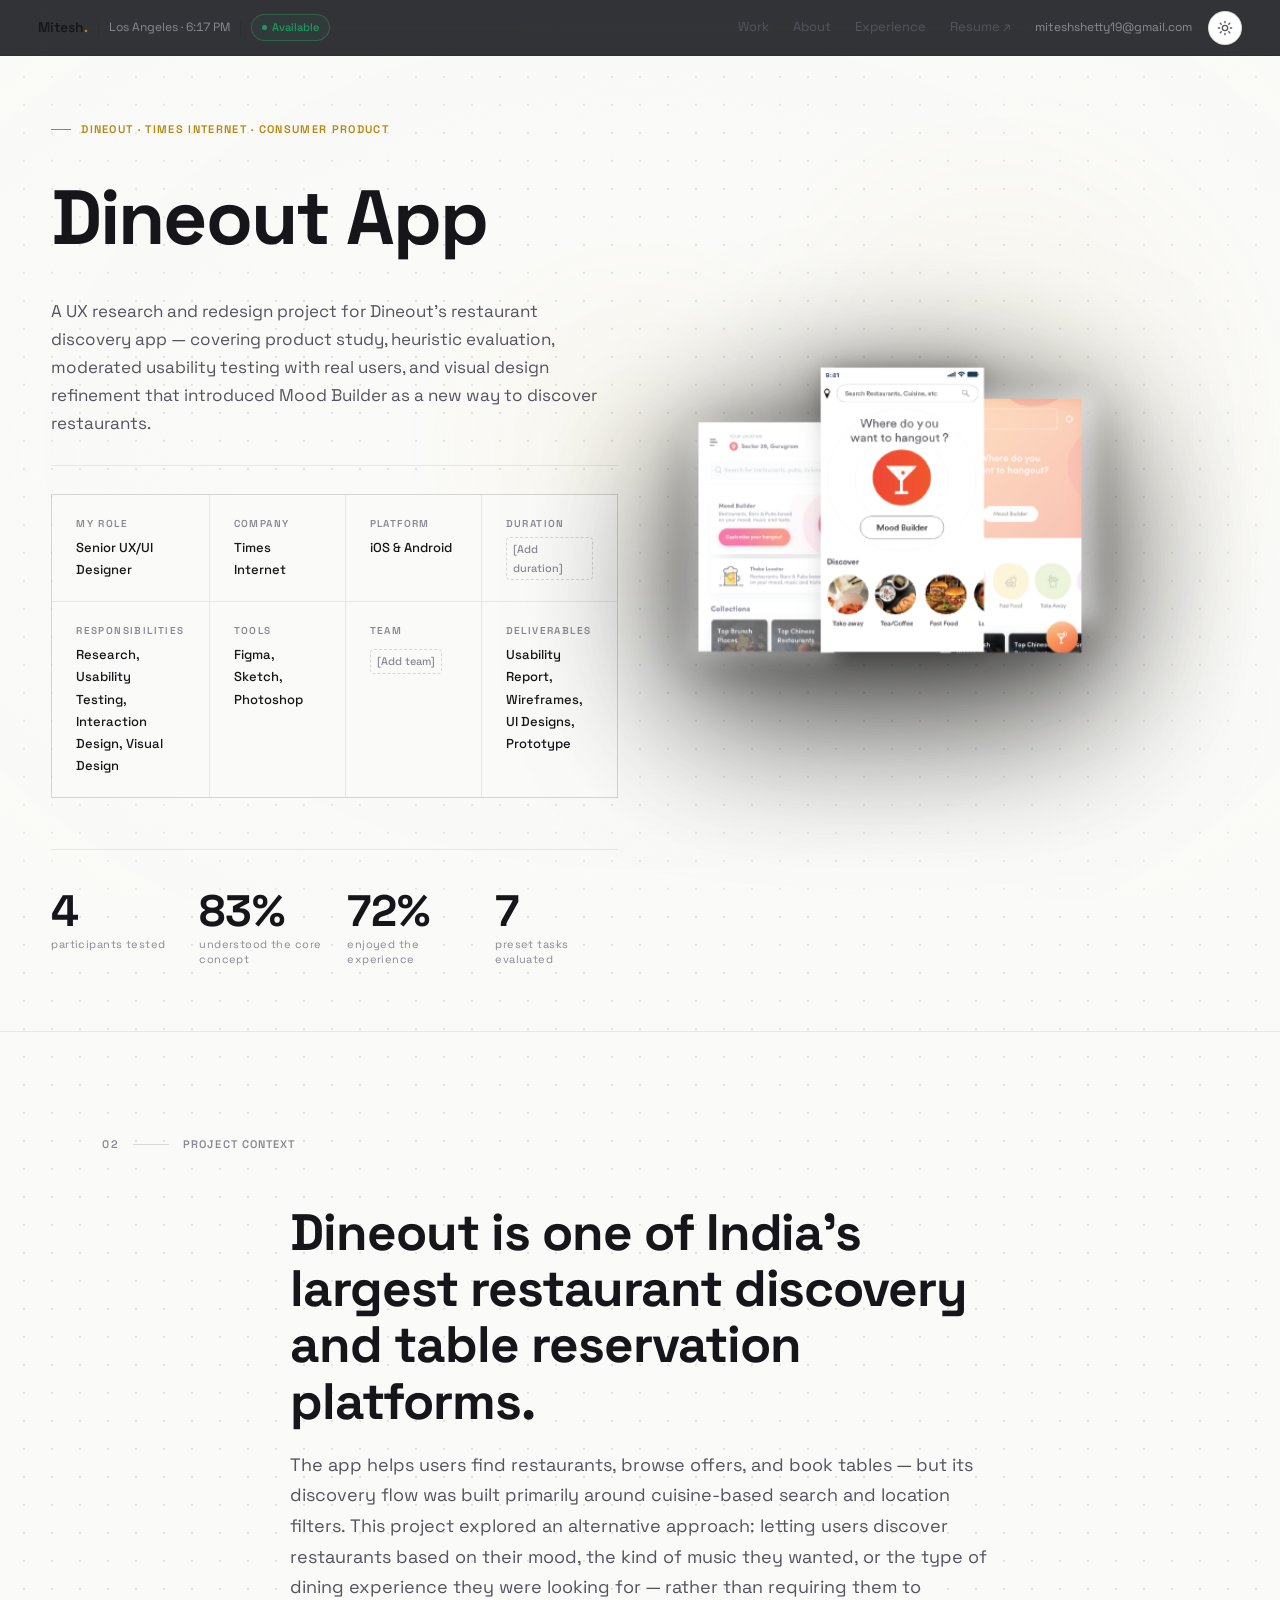
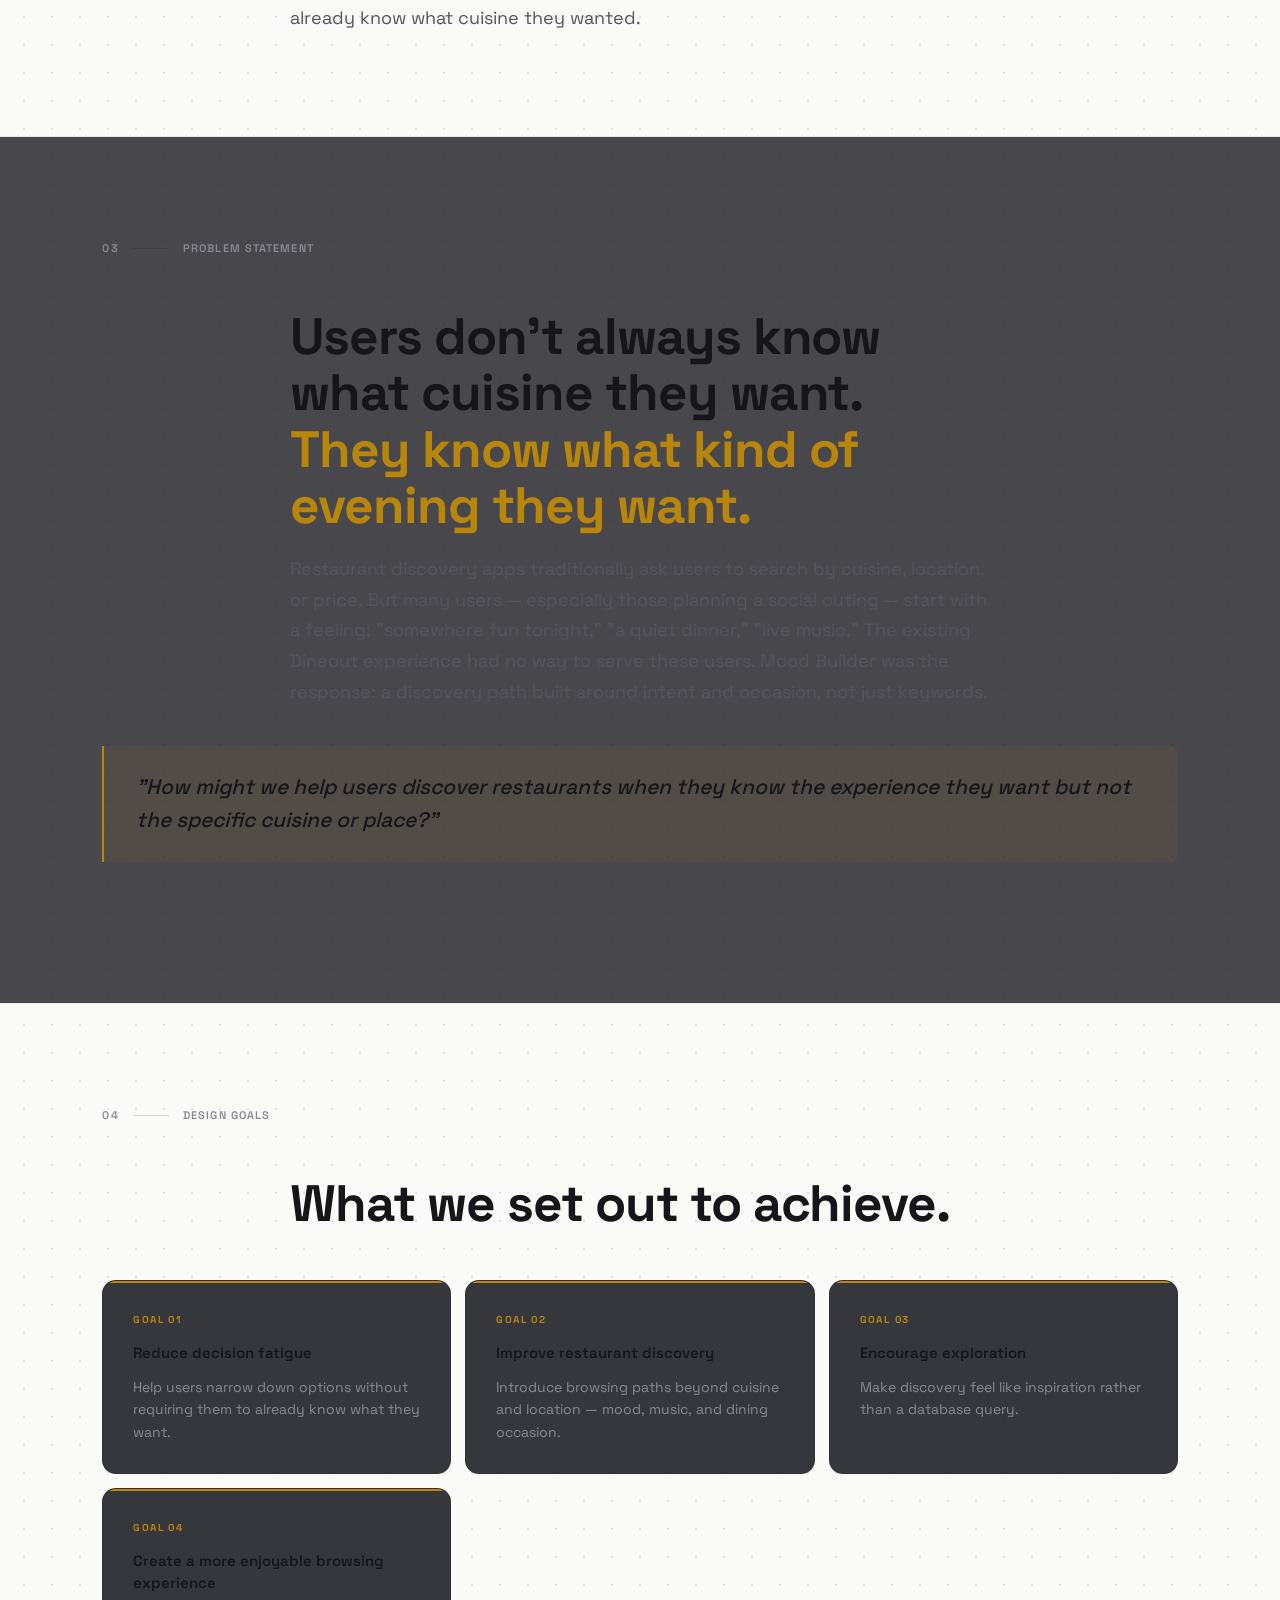
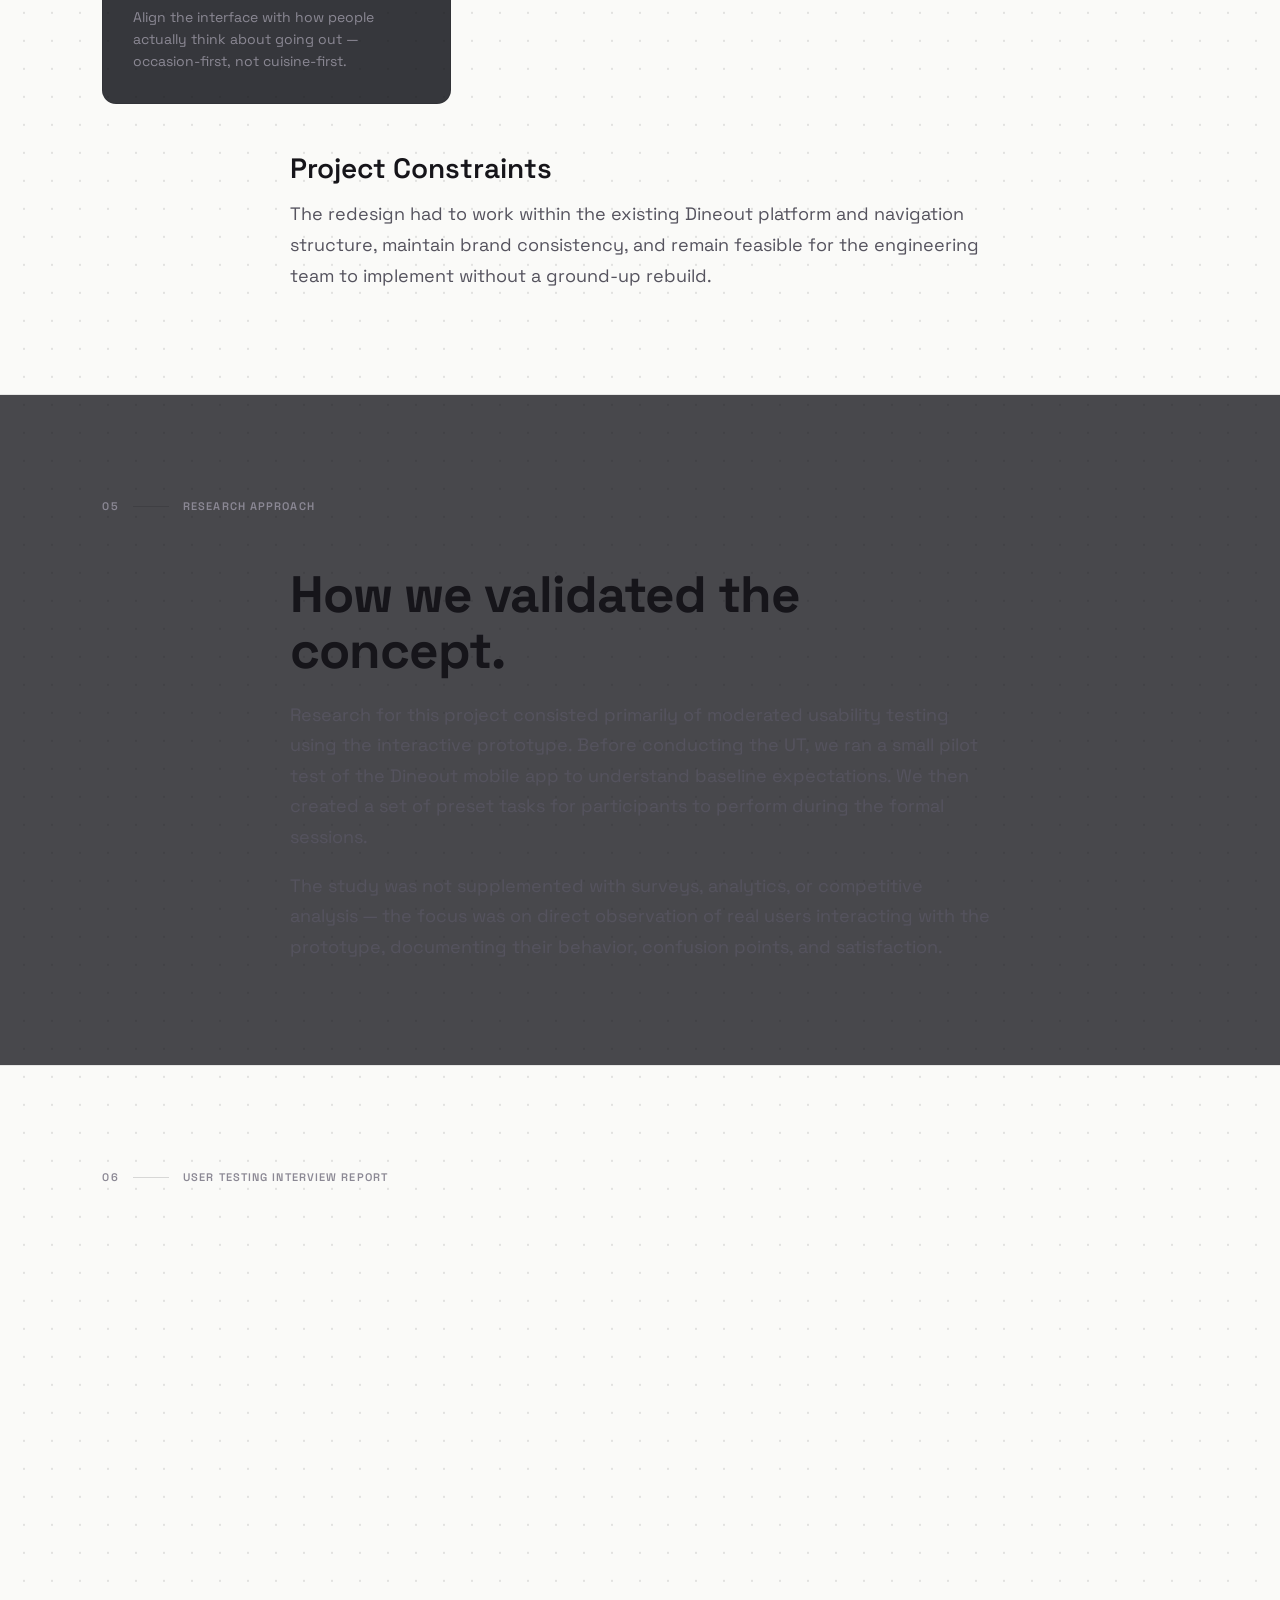
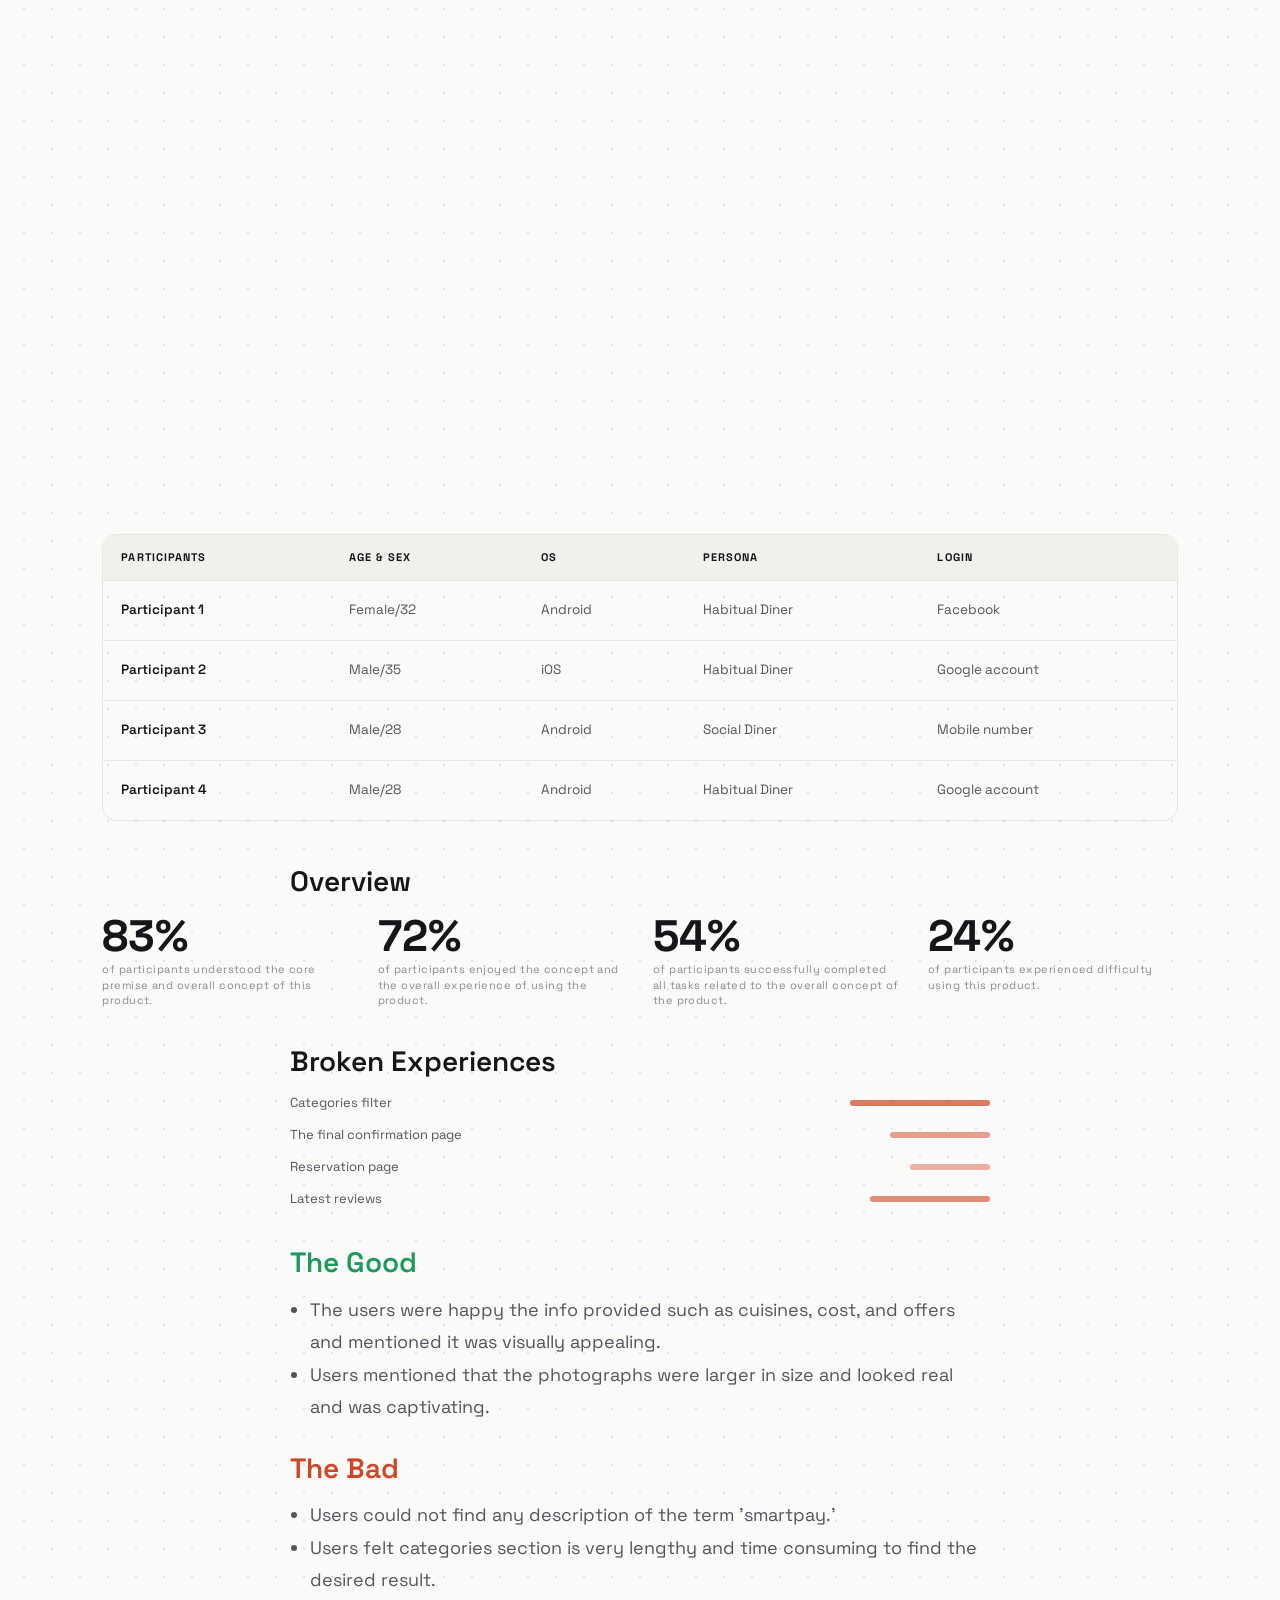
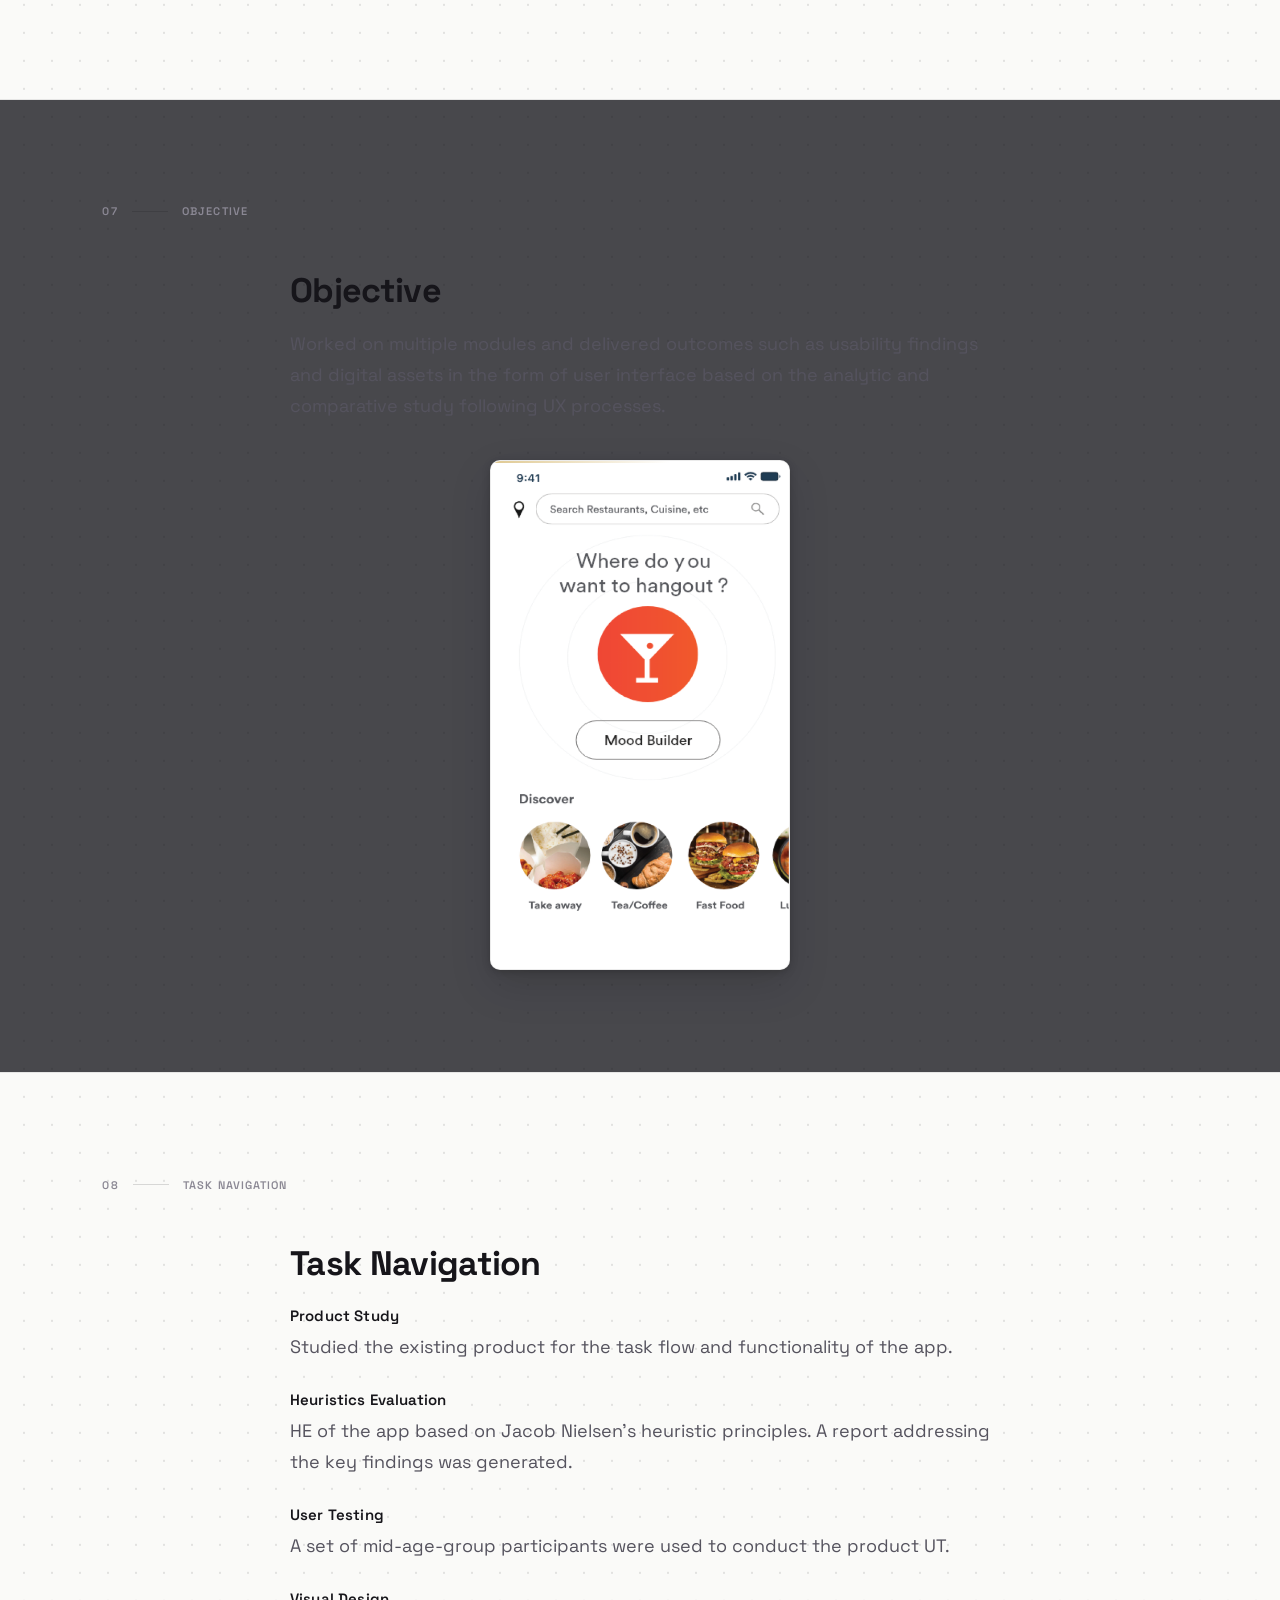
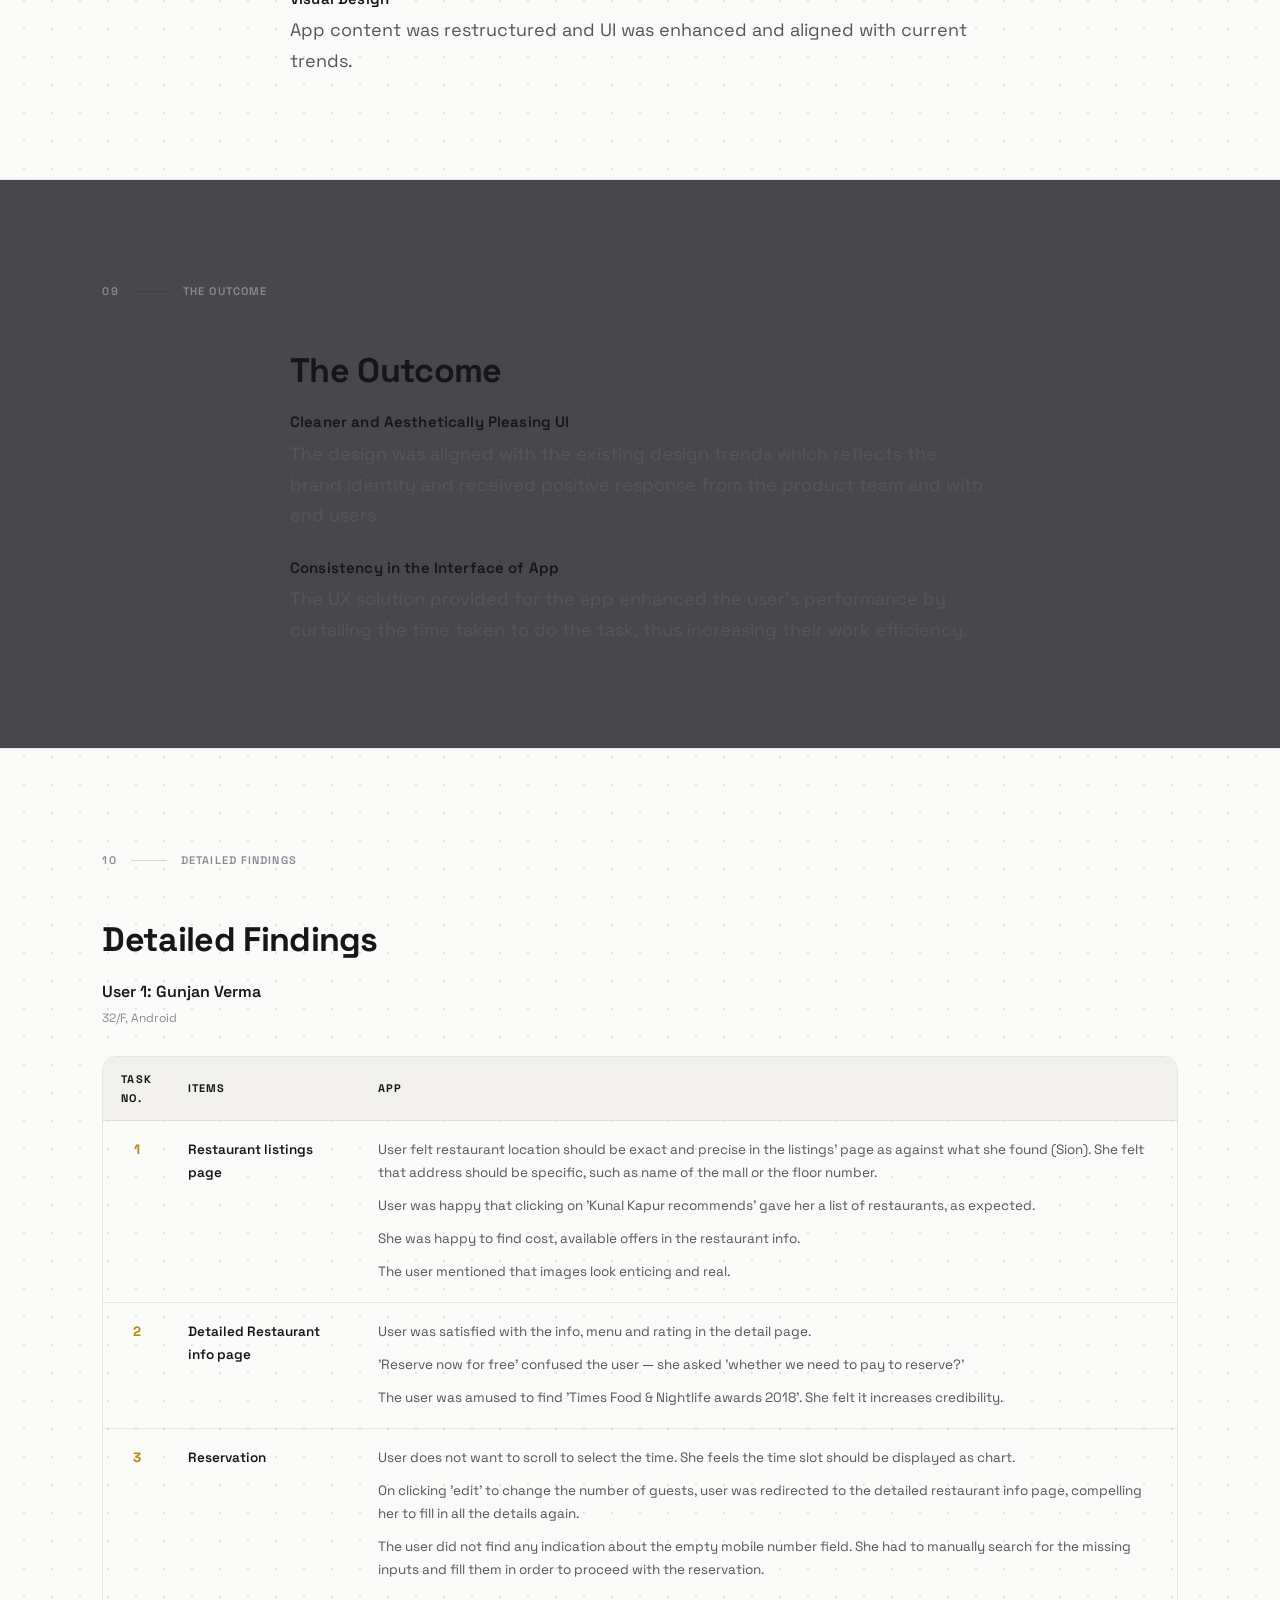
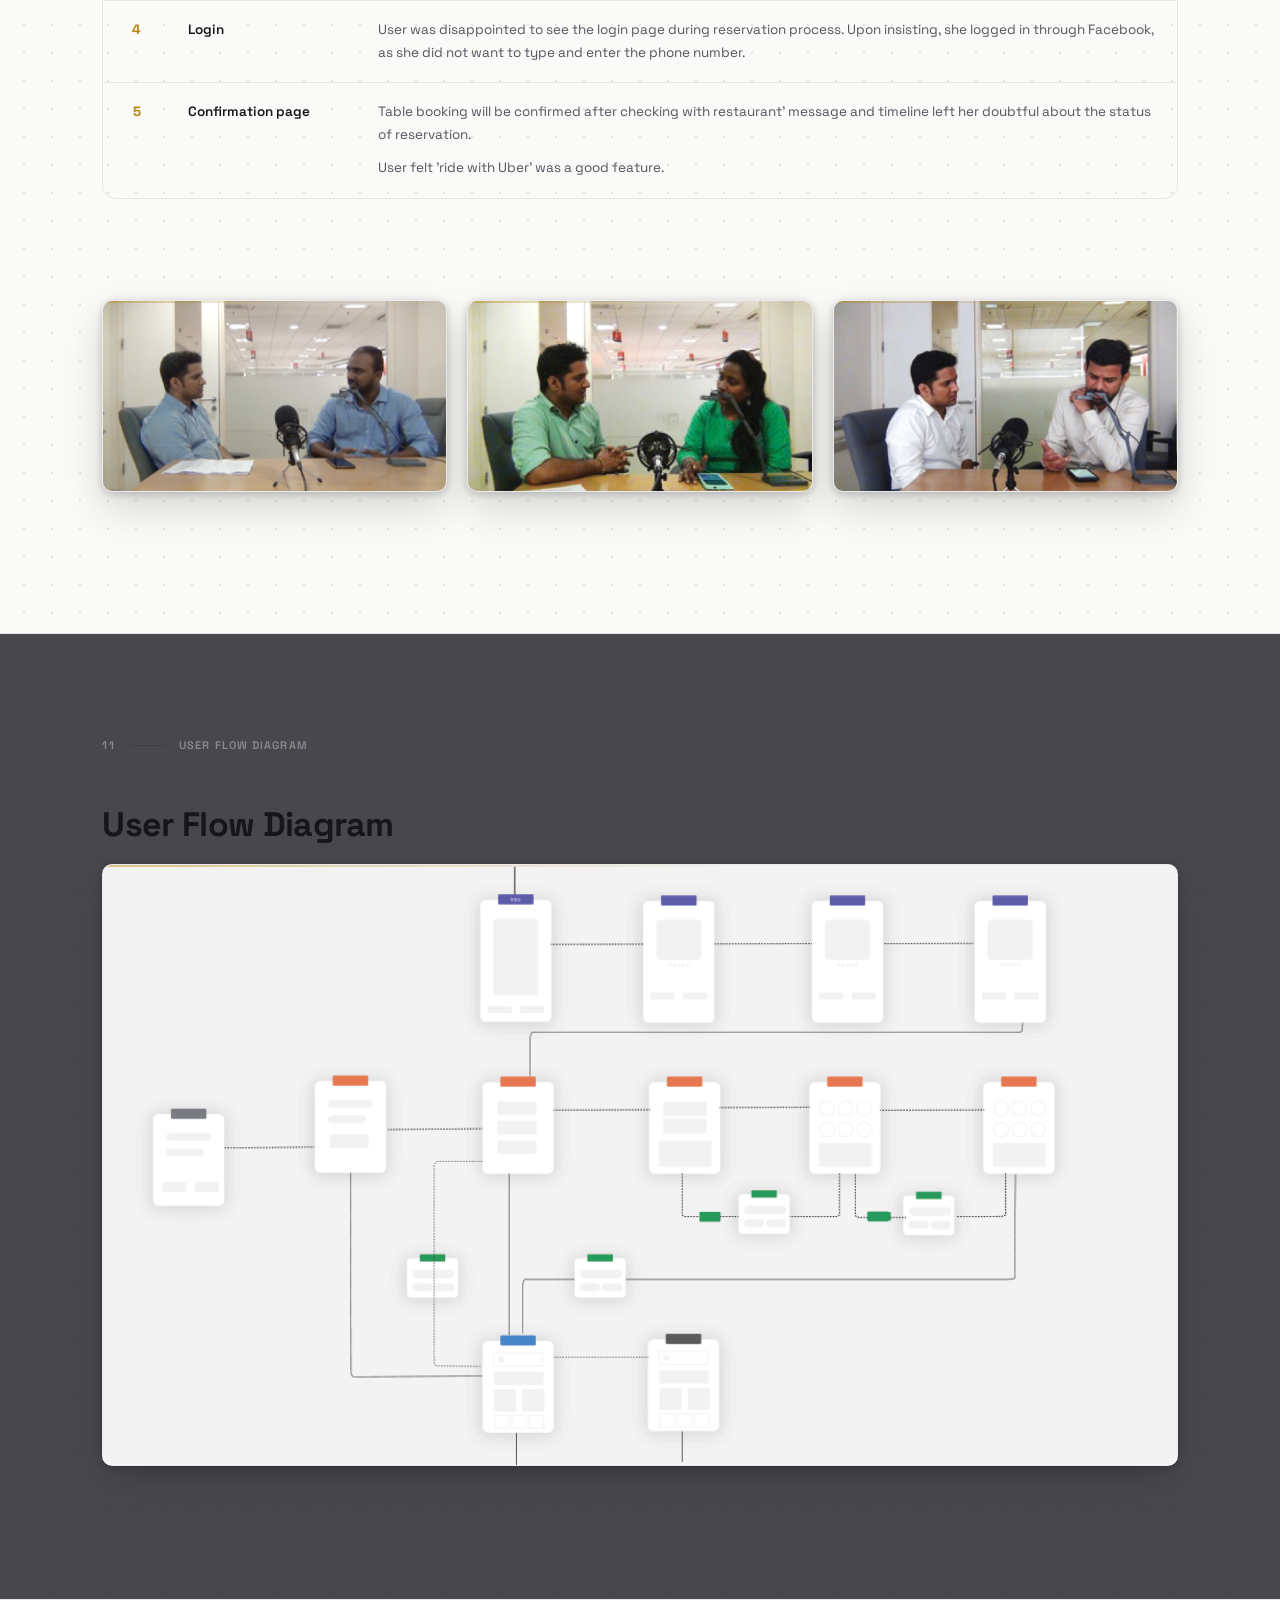
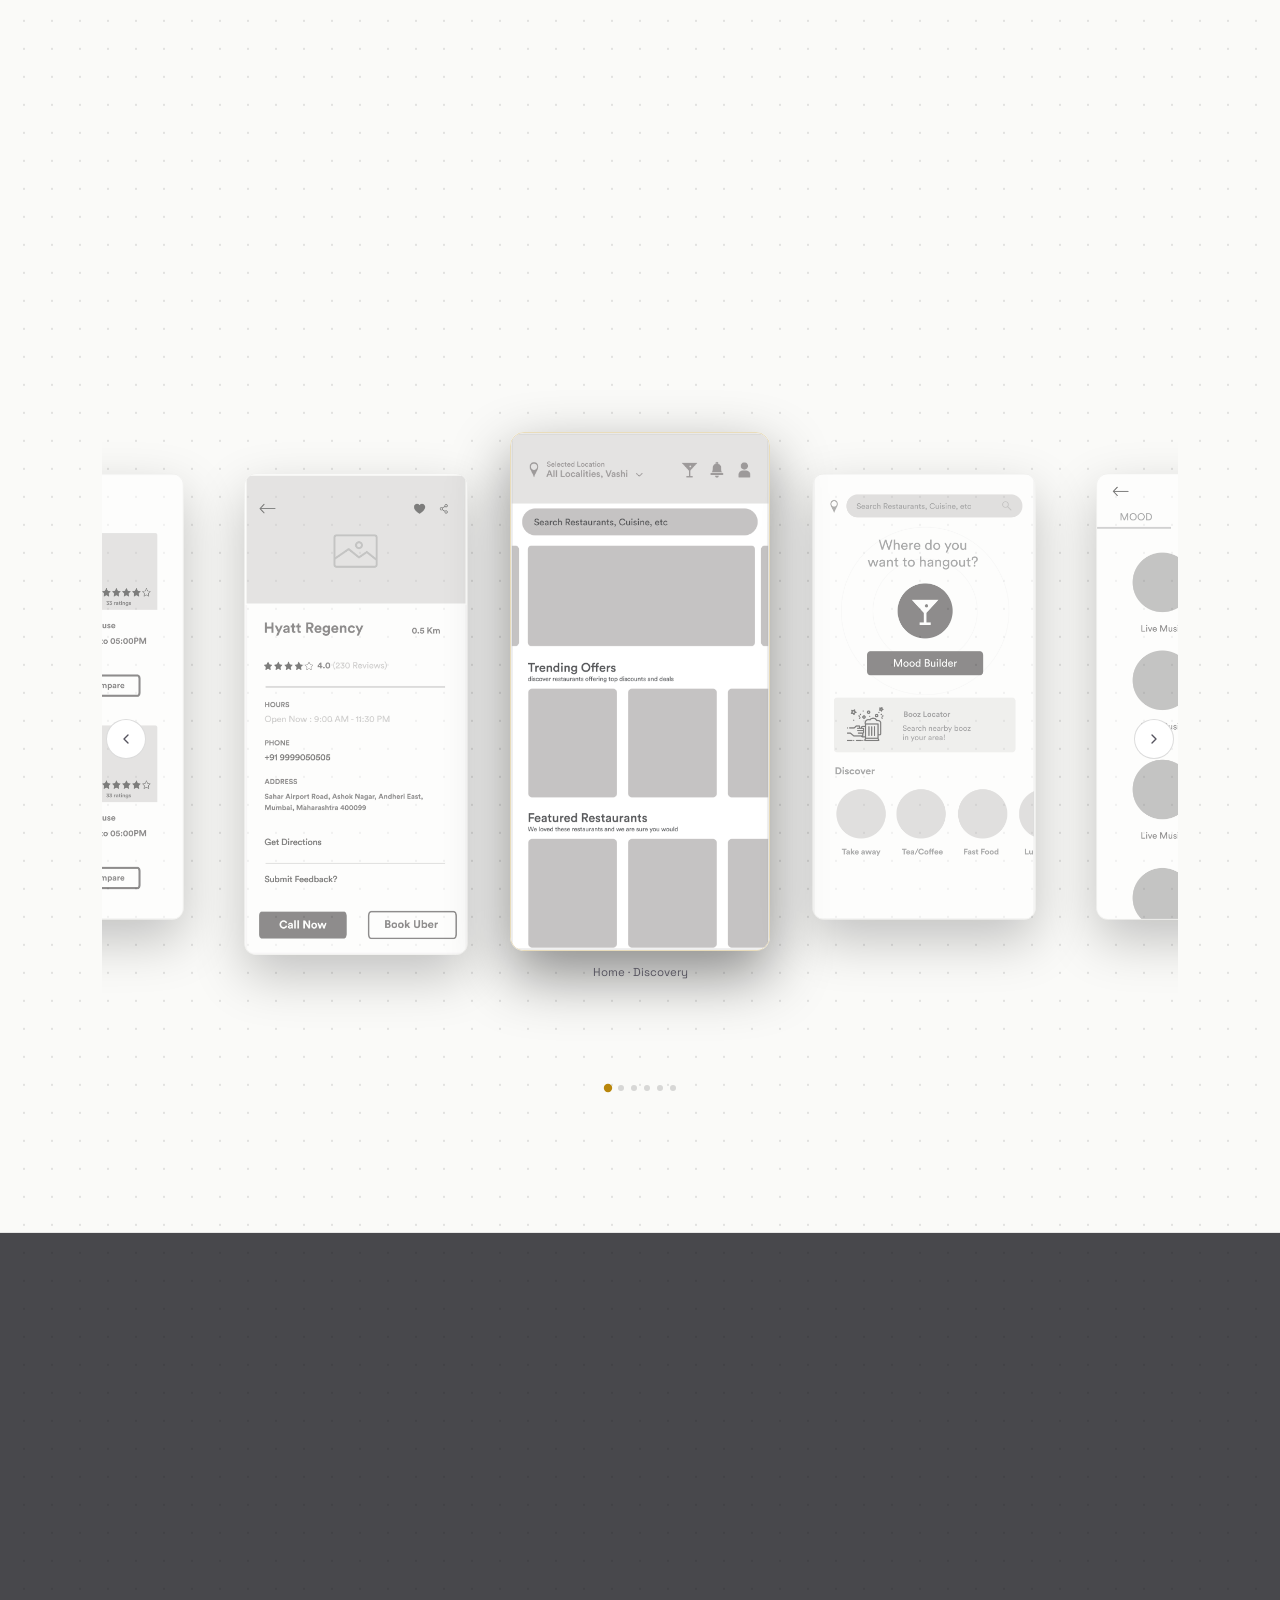
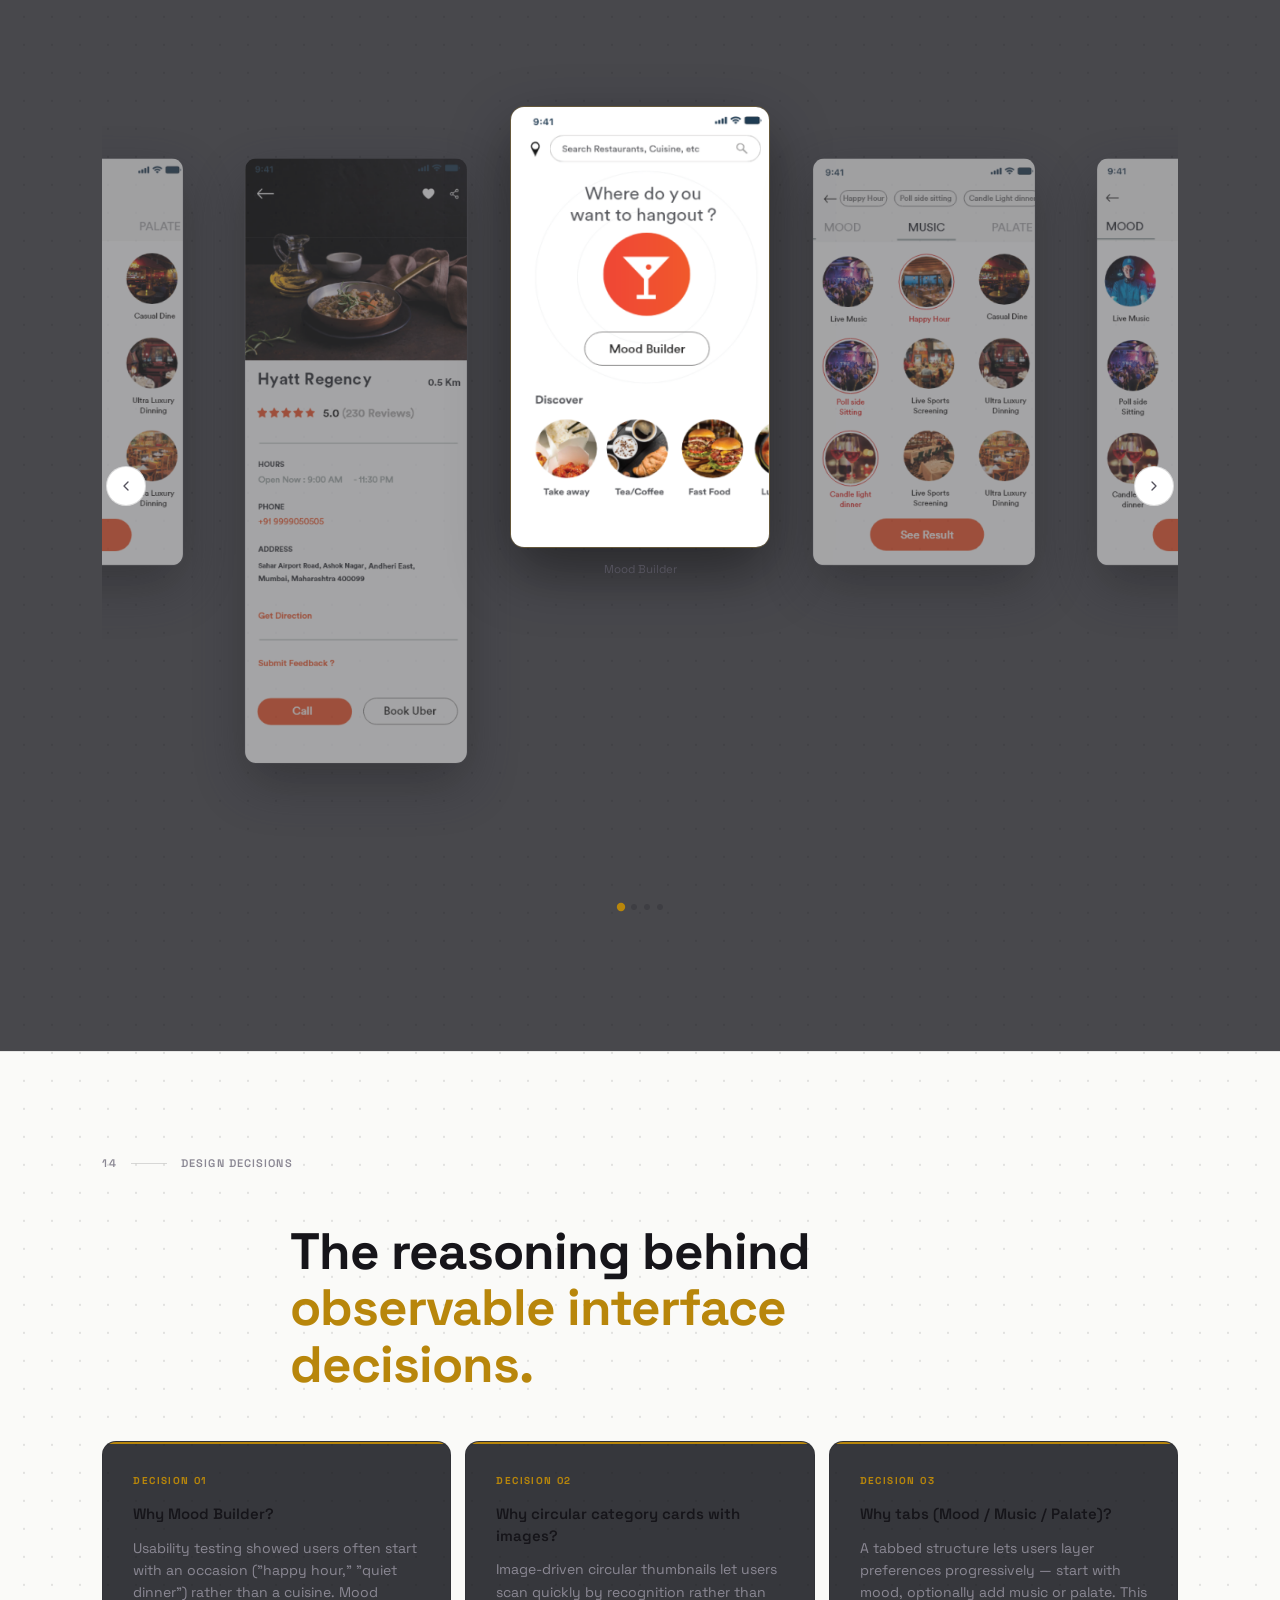
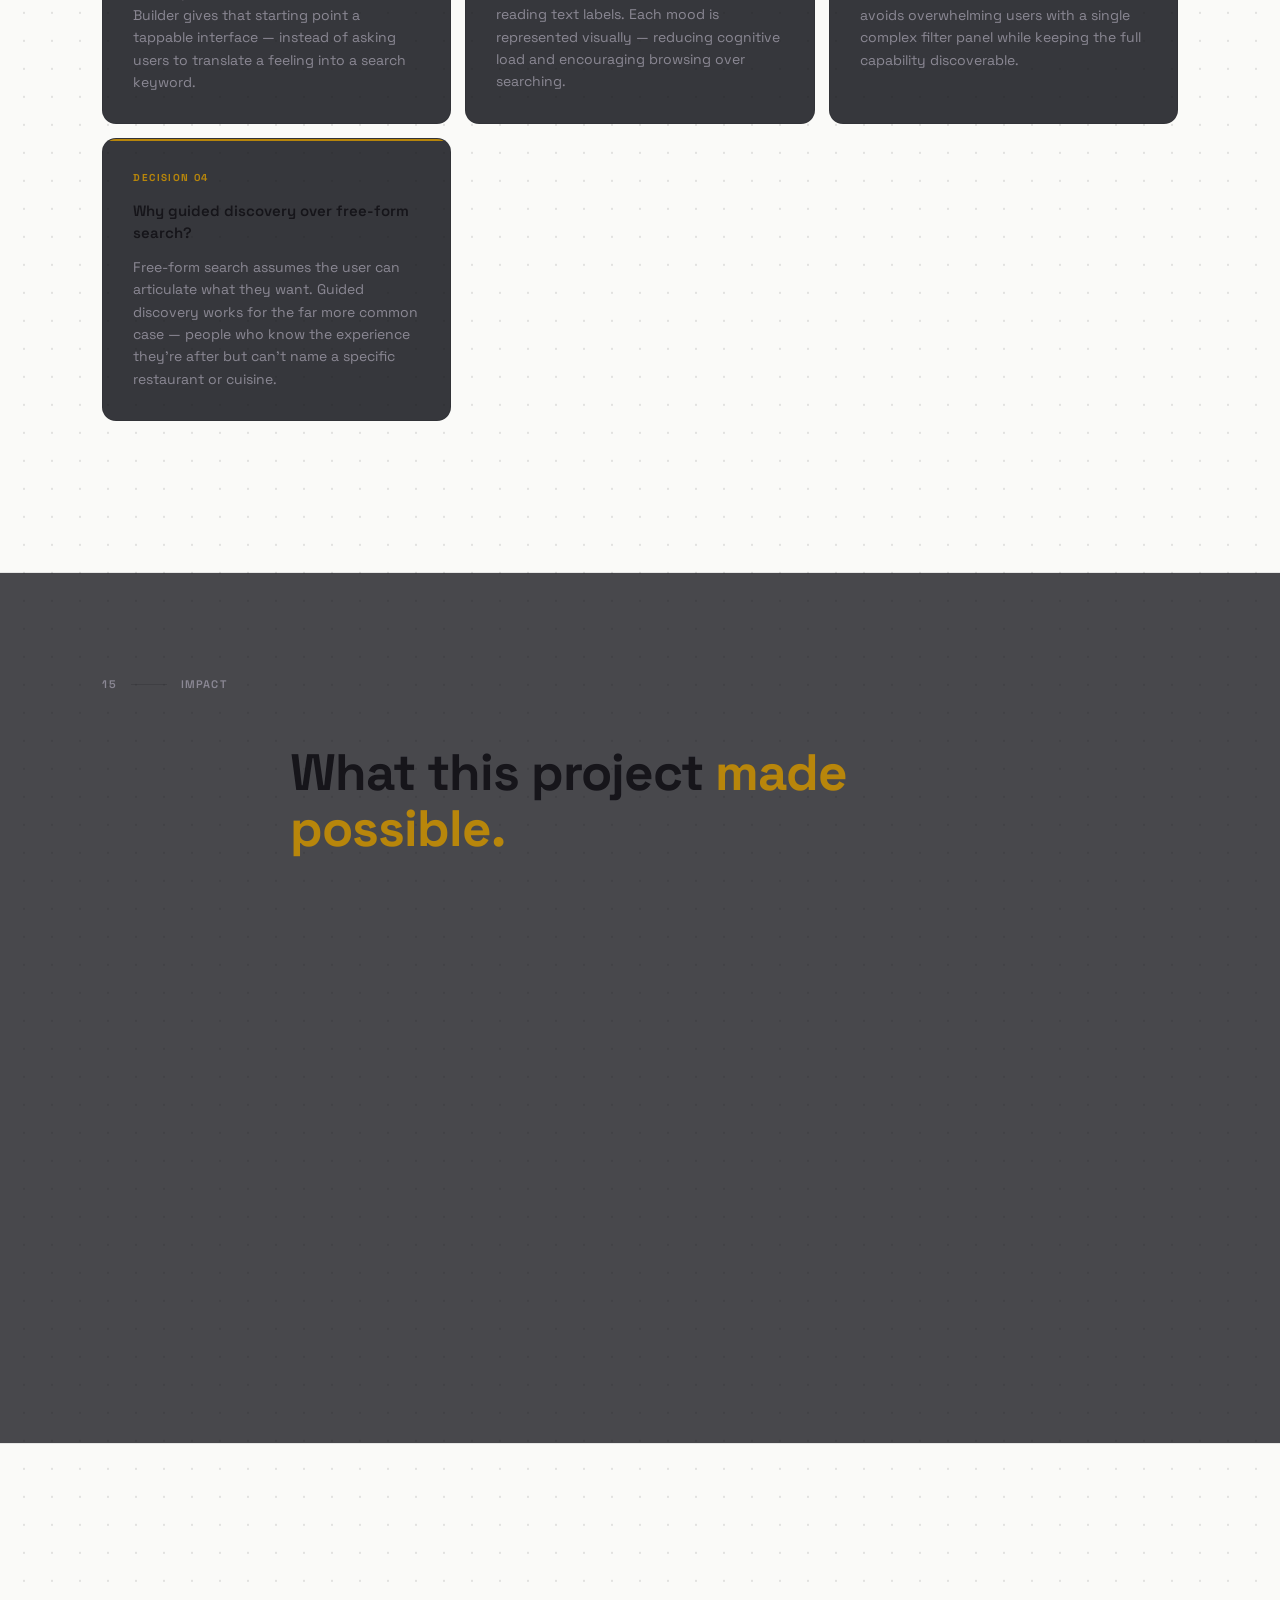
==== dineout/index.html @ 2e5fa274 "Add files via upload" ====
<!DOCTYPE html>
<html lang="en">
<head>
<script>
(function(){
  try {
    var saved = localStorage.getItem('theme');
    var theme = saved || (window.matchMedia('(prefers-color-scheme: light)').matches ? 'light' : 'dark');
    document.documentElement.setAttribute('data-theme', theme);
  } catch(e) { document.documentElement.setAttribute('data-theme','dark'); }
})();
</script>
<meta charset="UTF-8">
<meta name="viewport" content="width=device-width, initial-scale=1.0">
<title>Dineout App — UX Research &amp; Visual Design | Mitesh Shetty</title>
<meta name="description" content="Dineout App case study — heuristic evaluation, moderated usability testing, Mood Builder discovery concept, wireframes, and visual design.">
<meta name="author" content="Mitesh Shetty">
<meta name="robots" content="index, follow">
<meta property="og:type" content="website">
<meta property="og:title" content="Dineout App — UX Research &amp; Visual Design | Mitesh Shetty">
<meta property="og:description" content="Heuristic evaluation, moderated usability testing, and visual design for Dineout's restaurant discovery app.">
<meta property="og:image" content="images/moodbuilder-hifi.png">
<meta name="twitter:card" content="summary_large_image">
<link rel="preconnect" href="https://fonts.googleapis.com">
<link rel="preconnect" href="https://fonts.gstatic.com" crossorigin>
<link href="https://fonts.googleapis.com/css2?family=Space+Grotesk:wght@300;400;500;600;700&display=swap" rel="stylesheet">
<link rel="stylesheet" href="css/style.css">
<link rel="stylesheet" href="css/nav.css">
<link rel="stylesheet" href="css/theme.css">
<link rel="stylesheet" href="css/case-study.css">
<link rel="stylesheet" href="css/carousel.css">
</head>
<body>

<div id="spotlight" aria-hidden="true"></div>
<div id="code-layer" aria-hidden="true"></div>
<div id="progress-bar" role="progressbar" aria-label="Reading progress"></div>

<nav id="nav">
  <div class="nav-left">
    <a href="../index.html" class="nav-logo-link" aria-label="Back to portfolio"><span class="nav-name">Mitesh<span>.</span></span></a>
    <span class="nav-sep" aria-hidden="true"></span>
    <span class="nav-clock" id="nav-time">Los Angeles · –:–</span>
    <span class="nav-sep" aria-hidden="true"></span>
    <div class="nav-avail"><span class="avail-dot" aria-hidden="true"></span>Available</div>
  </div>
  <div class="nav-right-group" style="display:flex;align-items:center;gap:16px;">
    <div class="nav-links-desktop nav-right">
      <a href="../index.html#work">Work</a>
      <a href="../index.html#about">About</a>
      <a href="../index.html#experience">Experience</a>
      <a href="../resume.pdf" target="_blank" rel="noopener">Resume ↗</a>
      <a href="mailto:miteshshetty19@gmail.com" class="nav-email">miteshshetty19@gmail.com</a>
    </div>
    <button class="theme-toggle" id="theme-toggle" type="button">
      <svg class="icon-sun" viewBox="0 0 24 24" fill="none" stroke="currentColor" stroke-width="2" stroke-linecap="round"><circle cx="12" cy="12" r="4"/><path d="M12 2v2M12 20v2M4.9 4.9l1.4 1.4M17.7 17.7l1.4 1.4M2 12h2M20 12h2M4.9 19.1l1.4-1.4M17.7 6.3l1.4-1.4"/></svg>
      <svg class="icon-moon" viewBox="0 0 24 24" fill="none" stroke="currentColor" stroke-width="2" stroke-linecap="round" stroke-linejoin="round"><path d="M21 12.79A9 9 0 1111.21 3 7 7 0 0021 12.79z"/></svg>
    </button>
    <button class="nav-ham" aria-label="Open menu" aria-expanded="false" aria-controls="nav-mob-cs"><span></span><span></span><span></span></button>
  </div>
</nav>

<div class="nav-mob-cs" id="nav-mob-cs" role="navigation" aria-label="Mobile navigation">
  <a href="../index.html#work">Work</a><a href="../index.html#about">About</a><a href="../index.html#experience">Experience</a>
  <a href="../resume.pdf" target="_blank" rel="noopener">Resume ↗</a><a href="mailto:miteshshetty19@gmail.com">miteshshetty19@gmail.com</a>
</div>

<nav class="section-nav" id="section-nav" aria-label="Case study sections">
  <div class="section-nav-track" aria-hidden="true"><div class="section-nav-progress" id="section-nav-progress"></div></div>
  <ul class="section-nav-list">
    <li><a href="#top" data-section="top" class="section-nav-link">Overview</a></li>
    <li><a href="#context" data-section="context" class="section-nav-link">Context</a></li>
    <li><a href="#problem" data-section="problem" class="section-nav-link">Problem</a></li>
    <li><a href="#goals" data-section="goals" class="section-nav-link">Goals</a></li>
    <li><a href="#research" data-section="research" class="section-nav-link">Research</a></li>
    <li><a href="#ut-report" data-section="ut-report" class="section-nav-link">UT Report</a></li>
    <li><a href="#objective" data-section="objective" class="section-nav-link">Objective</a></li>
    <li><a href="#task-navigation" data-section="task-navigation" class="section-nav-link">Task Nav</a></li>
    <li><a href="#outcome" data-section="outcome" class="section-nav-link">Outcome</a></li>
    <li><a href="#detailed-findings" data-section="detailed-findings" class="section-nav-link">Findings</a></li>
    <li><a href="#user-flow" data-section="user-flow" class="section-nav-link">User Flow</a></li>
    <li><a href="#wireframe" data-section="wireframe" class="section-nav-link">Wireframe</a></li>
    <li><a href="#visual-design" data-section="visual-design" class="section-nav-link">Visual Design</a></li>
    <li><a href="#decisions" data-section="decisions" class="section-nav-link">Decisions</a></li>
    <li><a href="#impact" data-section="impact" class="section-nav-link">Impact</a></li>
    <li><a href="#reflection" data-section="reflection" class="section-nav-link">Reflection</a></li>
  </ul>
</nav>
<button class="section-nav-toggle" id="section-nav-toggle" aria-expanded="false" aria-controls="section-nav" aria-label="Open section navigation">
  <span class="section-nav-toggle-dot" aria-hidden="true"></span>Sections
  <svg class="section-nav-toggle-caret" viewBox="0 0 9 9" fill="none" aria-hidden="true"><path d="M1.5 3L4.5 6L7.5 3" stroke="currentColor" stroke-width="1.4" stroke-linecap="round" stroke-linejoin="round"/></svg>
</button>


<!-- ══════════════════════════ 01 — EXECUTIVE SUMMARY ══════════════════════════ -->
<header class="hero" id="top" tabindex="-1">
  <div class="hero-content-col">
    <span class="hero-tag fade-up">Dineout &middot; Times Internet &middot; Consumer Product</span>

    <h1 class="hero-title fade-up delay-1">Dineout App</h1>

    <p class="hero-sub-hook fade-up delay-2">
      A UX research and redesign project for Dineout's restaurant discovery app — covering product study, heuristic evaluation, moderated usability testing with real users, and visual design refinement that introduced Mood Builder as a new way to discover restaurants.
    </p>

    <div class="hero-meta fade-up delay-3" role="list">
      <div class="meta-item" role="listitem"><div class="meta-label">My Role</div><div class="meta-value">Senior UX/UI Designer</div></div>
      <div class="meta-item" role="listitem"><div class="meta-label">Company</div><div class="meta-value">Times Internet</div></div>
      <div class="meta-item" role="listitem"><div class="meta-label">Platform</div><div class="meta-value">iOS &amp; Android</div></div>
      <div class="meta-item" role="listitem"><div class="meta-label">Duration</div><div class="meta-value" style="color:var(--t3);border:1px dashed var(--border-hi);border-radius:4px;padding:2px 6px;display:inline-block;font-size:11px;">[Add duration]</div></div>
      <div class="meta-item" role="listitem"><div class="meta-label">Responsibilities</div><div class="meta-value">Research, Usability Testing, Interaction Design, Visual Design</div></div>
      <div class="meta-item" role="listitem"><div class="meta-label">Tools</div><div class="meta-value">Figma, Sketch, Photoshop</div></div>
      <div class="meta-item" role="listitem"><div class="meta-label">Team</div><div class="meta-value" style="color:var(--t3);border:1px dashed var(--border-hi);border-radius:4px;padding:2px 6px;display:inline-block;font-size:11px;">[Add team]</div></div>
      <div class="meta-item" role="listitem"><div class="meta-label">Deliverables</div><div class="meta-value">Usability Report, Wireframes, UI Designs, Prototype</div></div>
    </div>

    <div class="hero-impact fade-up delay-4">
      <div class="impact-stat"><span class="impact-num">4</span><span class="impact-desc">participants tested</span></div>
      <div class="impact-stat"><span class="impact-num">83%</span><span class="impact-desc">understood the core concept</span></div>
      <div class="impact-stat"><span class="impact-num">72%</span><span class="impact-desc">enjoyed the experience</span></div>
      <div class="impact-stat"><span class="impact-num">7</span><span class="impact-desc">preset tasks evaluated</span></div>
    </div>
  </div>

  <div class="hero-visual fade-up delay-2">
    <div class="hero-device-img">
      <img src="images/hero-composite.png" alt="Dineout App — composed view showing the Mood Builder discovery flow and restaurant browsing experience" loading="eager" id="cs-hero-device">
    </div>
  </div>
</header>


<!-- ══════════════════════════ 02 — PROJECT CONTEXT ══════════════════════════ -->
<section class="section" id="context" tabindex="-1" aria-labelledby="h-context">
  <div class="container">
    <div class="sm fade-up"><span class="sm-num">02</span><div class="sm-line"></div><span class="sm-label">Project Context</span></div>
    <div class="narrow fade-up">
      <h2 id="h-context">Dineout is one of India's largest restaurant discovery and table reservation platforms.</h2>
      <p>The app helps users find restaurants, browse offers, and book tables — but its discovery flow was built primarily around cuisine-based search and location filters. This project explored an alternative approach: letting users discover restaurants based on their mood, the kind of music they wanted, or the type of dining experience they were looking for — rather than requiring them to already know what cuisine they wanted.</p>
    </div>
  </div>
</section>

<hr class="divider">


<!-- ══════════════════════════ 03 — PROBLEM STATEMENT ══════════════════════════ -->
<section class="section section-alt" id="problem" tabindex="-1" aria-labelledby="h-problem">
  <div class="container">
    <div class="sm fade-up"><span class="sm-num">03</span><div class="sm-line"></div><span class="sm-label">Problem Statement</span></div>
    <div class="narrow fade-up">
      <h2 id="h-problem">Users don't always know what cuisine they want. <span class="text-gold">They know what kind of evening they want.</span></h2>
      <p>Restaurant discovery apps traditionally ask users to search by cuisine, location, or price. But many users — especially those planning a social outing — start with a feeling: "somewhere fun tonight," "a quiet dinner," "live music." The existing Dineout experience had no way to serve these users. Mood Builder was the response: a discovery path built around intent and occasion, not just keywords.</p>
    </div>
    <div class="callout fade-up">
      <p>"How might we help users discover restaurants when they know the experience they want but not the specific cuisine or place?"</p>
    </div>
  </div>
</section>

<hr class="divider">


<!-- ══════════════════════════ 04 — DESIGN GOALS ══════════════════════════ -->
<section class="section" id="goals" tabindex="-1" aria-labelledby="h-goals">
  <div class="container">
    <div class="sm fade-up"><span class="sm-num">04</span><div class="sm-line"></div><span class="sm-label">Design Goals</span></div>
    <div class="narrow fade-up">
      <h2 id="h-goals">What we set out to achieve.</h2>
    </div>
    <div class="insights-grid fade-up">
      <div class="insight-card">
        <div class="insight-num">Goal 01</div>
        <p class="insight-q">Reduce decision fatigue</p>
        <p class="insight-a">Help users narrow down options without requiring them to already know what they want.</p>
      </div>
      <div class="insight-card">
        <div class="insight-num">Goal 02</div>
        <p class="insight-q">Improve restaurant discovery</p>
        <p class="insight-a">Introduce browsing paths beyond cuisine and location — mood, music, and dining occasion.</p>
      </div>
      <div class="insight-card">
        <div class="insight-num">Goal 03</div>
        <p class="insight-q">Encourage exploration</p>
        <p class="insight-a">Make discovery feel like inspiration rather than a database query.</p>
      </div>
      <div class="insight-card">
        <div class="insight-num">Goal 04</div>
        <p class="insight-q">Create a more enjoyable browsing experience</p>
        <p class="insight-a">Align the interface with how people actually think about going out — occasion-first, not cuisine-first.</p>
      </div>
    </div>

    <div class="narrow fade-up" style="margin-top:clamp(28px,3vw,40px);">
      <h3>Project Constraints</h3>
      <p>The redesign had to work within the existing Dineout platform and navigation structure, maintain brand consistency, and remain feasible for the engineering team to implement without a ground-up rebuild.</p>
    </div>
  </div>
</section>

<hr class="divider">


<!-- ══════════════════════════ 05 — RESEARCH APPROACH ══════════════════════════ -->
<section class="section section-alt" id="research" tabindex="-1" aria-labelledby="h-research">
  <div class="container">
    <div class="sm fade-up"><span class="sm-num">05</span><div class="sm-line"></div><span class="sm-label">Research Approach</span></div>
    <div class="narrow fade-up">
      <h2 id="h-research">How we validated the concept.</h2>
      <p>Research for this project consisted primarily of moderated usability testing using the interactive prototype. Before conducting the UT, we ran a small pilot test of the Dineout mobile app to understand baseline expectations. We then created a set of preset tasks for participants to perform during the formal sessions.</p>
      <p>The study was not supplemented with surveys, analytics, or competitive analysis — the focus was on direct observation of real users interacting with the prototype, documenting their behavior, confusion points, and satisfaction.</p>
    </div>
  </div>
</section>

<hr class="divider">


<!-- ══════════════════════════ 06 — USER TESTING INTERVIEW REPORT ══════════════════════════ -->
<section class="section" id="ut-report" tabindex="-1" aria-labelledby="h-utreport">
  <div class="container">
    <div class="sm fade-up"><span class="sm-num">06</span><div class="sm-line"></div><span class="sm-label">User Testing Interview Report</span></div>

    <div class="narrow fade-up">
      <h2 id="h-utreport">User Testing Interview Report</h2>
    </div>

    <!-- Target Audience -->
    <div class="narrow fade-up" style="margin-top:clamp(20px,2.5vw,28px);">
      <h4 style="color:var(--t1);margin-bottom:4px;">Target Audience</h4>
      <p>Before conducting the UT, we ourselves ran a small pilot testing of the Dineout mobile app. Before we could go further on UT, it was very essential for us to know what was expected from the application. We created the following tasks for our participants to perform while UT.</p>
    </div>

    <!-- Preset Tasks -->
    <div class="narrow fade-up" style="margin-top:clamp(20px,2.5vw,28px);">
      <h4 style="color:var(--t1);margin-bottom:8px;">Preset Tasks</h4>
      <ol style="padding-left:20px;color:var(--t2);line-height:1.8;">
        <li>Exploring the categories</li>
        <li>Exploring features like search, filters and sort</li>
        <li>Comments on restaurant photographs and menu</li>
        <li>Analysis of the restaurant information and interpreting the user ratings</li>
        <li>Thoughts on the deals and cash backs</li>
        <li>Login</li>
        <li>Reserve a table</li>
      </ol>
    </div>

    <!-- Participants -->
    <div class="narrow fade-up" style="margin-top:clamp(20px,2.5vw,28px);">
      <h4 style="color:var(--t1);margin-bottom:4px;">Number of Participants</h4>
      <p>Total 4 participants (1 female and 3 male) were tested.</p>
    </div>

    <div class="narrow fade-up" style="margin-top:clamp(20px,2.5vw,28px);">
      <h4 style="color:var(--t1);margin-bottom:8px;">Participants</h4>
      <ol style="padding-left:20px;color:var(--t2);line-height:1.8;">
        <li>The participants recruited were based on the Personas of the Social and Habitual diner.</li>
        <li>Participants age group was defined as 20–35, 35–45.</li>
        <li>Each participant was allowed to test the app on their own device.</li>
        <li>Users were made comfortable in the video recording room and assured of maintaining the privacy of the recorded video and their personal details.</li>
      </ol>
    </div>

    <!-- Participant Table -->
    <div class="findings-table-wrap fade-up" style="margin-top:clamp(20px,2.5vw,28px);">
      <table class="findings-table">
        <thead>
          <tr><th>Participants</th><th>Age &amp; Sex</th><th>OS</th><th>Persona</th><th>Login</th></tr>
        </thead>
        <tbody>
          <tr><td style="font-weight:600;color:var(--t1);">Participant 1</td><td>Female/32</td><td>Android</td><td>Habitual Diner</td><td>Facebook</td></tr>
          <tr><td style="font-weight:600;color:var(--t1);">Participant 2</td><td>Male/35</td><td>iOS</td><td>Habitual Diner</td><td>Google account</td></tr>
          <tr><td style="font-weight:600;color:var(--t1);">Participant 3</td><td>Male/28</td><td>Android</td><td>Social Diner</td><td>Mobile number</td></tr>
          <tr><td style="font-weight:600;color:var(--t1);">Participant 4</td><td>Male/28</td><td>Android</td><td>Habitual Diner</td><td>Google account</td></tr>
        </tbody>
      </table>
    </div>

    <!-- Overview Statistics -->
    <div class="narrow fade-up" style="margin-top:clamp(32px,4vw,44px);">
      <h3>Overview</h3>
    </div>
    <div class="hero-impact fade-up" style="border-top:none;margin-top:clamp(12px,1.5vw,16px);padding-top:0;">
      <div class="impact-stat"><span class="impact-num">83%</span><span class="impact-desc">of participants understood the core premise and overall concept of this product.</span></div>
      <div class="impact-stat"><span class="impact-num">72%</span><span class="impact-desc">of participants enjoyed the concept and the overall experience of using the product.</span></div>
      <div class="impact-stat"><span class="impact-num">54%</span><span class="impact-desc">of participants successfully completed all tasks related to the overall concept of the product.</span></div>
      <div class="impact-stat"><span class="impact-num">24%</span><span class="impact-desc">of participants experienced difficulty using this product.</span></div>
    </div>

    <!-- Broken Experiences -->
    <div class="narrow fade-up" style="margin-top:clamp(28px,3vw,36px);">
      <h3>Broken Experiences</h3>
      <div style="margin-top:12px;display:flex;flex-direction:column;gap:10px;">
        <div style="display:flex;align-items:center;gap:10px;">
          <span style="font-size:13px;color:var(--t2);flex:1;">Categories filter</span>
          <div style="width:clamp(80px,12vw,140px);height:6px;background:var(--red);border-radius:3px;opacity:0.7;"></div>
        </div>
        <div style="display:flex;align-items:center;gap:10px;">
          <span style="font-size:13px;color:var(--t2);flex:1;">The final confirmation page</span>
          <div style="width:clamp(60px,8vw,100px);height:6px;background:var(--red);border-radius:3px;opacity:0.5;"></div>
        </div>
        <div style="display:flex;align-items:center;gap:10px;">
          <span style="font-size:13px;color:var(--t2);flex:1;">Reservation page</span>
          <div style="width:clamp(50px,7vw,80px);height:6px;background:var(--red);border-radius:3px;opacity:0.4;"></div>
        </div>
        <div style="display:flex;align-items:center;gap:10px;">
          <span style="font-size:13px;color:var(--t2);flex:1;">Latest reviews</span>
          <div style="width:clamp(70px,10vw,120px);height:6px;background:var(--red);border-radius:3px;opacity:0.6;"></div>
        </div>
      </div>
    </div>

    <!-- The Good -->
    <div class="narrow fade-up" style="margin-top:clamp(28px,3vw,36px);">
      <h3 style="color:var(--green);">The Good</h3>
      <ul style="padding-left:20px;color:var(--t2);line-height:1.8;margin-top:8px;">
        <li>The users were happy the info provided such as cuisines, cost, and offers and mentioned it was visually appealing.</li>
        <li>Users mentioned that the photographs were larger in size and looked real and was captivating.</li>
      </ul>
    </div>

    <!-- The Bad -->
    <div class="narrow fade-up" style="margin-top:clamp(20px,2.5vw,28px);">
      <h3 style="color:var(--red);">The Bad</h3>
      <ul style="padding-left:20px;color:var(--t2);line-height:1.8;margin-top:8px;">
        <li>Users could not find any description of the term 'smartpay.'</li>
        <li>Users felt categories section is very lengthy and time consuming to find the desired result.</li>
      </ul>
    </div>
  </div>
</section>

<hr class="divider">


<!-- ══════════════════════════ 07 — OBJECTIVE (original) ══════════════════════════ -->
<section class="section section-alt" id="objective" tabindex="-1" aria-labelledby="h-objective">
  <div class="container">
    <div class="sm fade-up"><span class="sm-num">07</span><div class="sm-line"></div><span class="sm-label">Objective</span></div>
    <div class="narrow fade-up">
      <h2 id="h-objective" style="font-size:clamp(22px,3vw,34px);">Objective</h2>
      <p>Worked on multiple modules and delivered outcomes such as usability findings and digital assets in the form of user interface based on the analytic and comparative study following UX processes.</p>
    </div>
    <div class="screen-frame img-hover fade-up" style="max-width:300px;margin:clamp(28px,3vw,40px) auto 0;">
      <img src="images/moodbuilder-hifi.png" alt="Dineout App — Mood Builder screen" loading="lazy">
    </div>
  </div>
</section>

<hr class="divider">


<!-- ══════════════════════════ 08 — TASK NAVIGATION (original) ══════════════════════════ -->
<section class="section" id="task-navigation" tabindex="-1" aria-labelledby="h-tasknav">
  <div class="container">
    <div class="sm fade-up"><span class="sm-num">08</span><div class="sm-line"></div><span class="sm-label">Task Navigation</span></div>
    <div class="narrow fade-up">
      <h2 id="h-tasknav" style="font-size:clamp(22px,3vw,34px);">Task Navigation</h2>
      <div>
        <h4 style="color:var(--t1);margin-bottom:4px;">Product Study</h4>
        <p>Studied the existing product for the task flow and functionality of the app.</p>
      </div>
      <div style="margin-top:clamp(20px,2.5vw,24px);">
        <h4 style="color:var(--t1);margin-bottom:4px;">Heuristics Evaluation</h4>
        <p>HE of the app based on Jacob Nielsen's heuristic principles. A report addressing the key findings was generated.</p>
      </div>
      <div style="margin-top:clamp(20px,2.5vw,24px);">
        <h4 style="color:var(--t1);margin-bottom:4px;">User Testing</h4>
        <p>A set of mid-age-group participants were used to conduct the product UT.</p>
      </div>
      <div style="margin-top:clamp(20px,2.5vw,24px);">
        <h4 style="color:var(--t1);margin-bottom:4px;">Visual Design</h4>
        <p>App content was restructured and UI was enhanced and aligned with current trends.</p>
      </div>
    </div>
  </div>
</section>

<hr class="divider">


<!-- ══════════════════════════ 09 — OUTCOME (original) ══════════════════════════ -->
<section class="section section-alt" id="outcome" tabindex="-1" aria-labelledby="h-outcome">
  <div class="container">
    <div class="sm fade-up"><span class="sm-num">09</span><div class="sm-line"></div><span class="sm-label">The Outcome</span></div>
    <div class="narrow fade-up">
      <h2 id="h-outcome" style="font-size:clamp(22px,3vw,34px);">The Outcome</h2>
      <div>
        <h4 style="color:var(--t1);margin-bottom:4px;">Cleaner and Aesthetically Pleasing UI</h4>
        <p>The design was aligned with the existing design trends which reflects the brand identity and received positive response from the product team and with end users.</p>
      </div>
      <div style="margin-top:clamp(20px,2.5vw,24px);">
        <h4 style="color:var(--t1);margin-bottom:4px;">Consistency in the Interface of App</h4>
        <p>The UX solution provided for the app enhanced the user's performance by curtailing the time taken to do the task, thus increasing their work efficiency.</p>
      </div>
    </div>
  </div>
</section>

<hr class="divider">


<!-- ══════════════════════════ 10 — DETAILED FINDINGS (original) ══════════════════════════ -->
<section class="section" id="detailed-findings" tabindex="-1" aria-labelledby="h-findings">
  <div class="container">
    <div class="sm fade-up"><span class="sm-num">10</span><div class="sm-line"></div><span class="sm-label">Detailed Findings</span></div>
    <div class="fade-up">
      <h2 id="h-findings" style="font-size:clamp(22px,3vw,34px);">Detailed Findings</h2>
      <div class="finding-user-name">User 1: Gunjan Verma</div>
      <div class="finding-user-meta">32/F, Android</div>
    </div>

    <div class="findings-table-wrap fade-up">
      <table class="findings-table">
        <thead><tr><th>Task No.</th><th>Items</th><th>App</th></tr></thead>
        <tbody>
          <tr>
            <td class="f-task-no">1</td><td class="f-task-item">Restaurant listings page</td>
            <td class="f-task-app">
              <p>User felt restaurant location should be exact and precise in the listings' page as against what she found (Sion). She felt that address should be specific, such as name of the mall or the floor number.</p>
              <p>User was happy that clicking on 'Kunal Kapur recommends' gave her a list of restaurants, as expected.</p>
              <p>She was happy to find cost, available offers in the restaurant info.</p>
              <p>The user mentioned that images look enticing and real.</p>
            </td>
          </tr>
          <tr>
            <td class="f-task-no">2</td><td class="f-task-item">Detailed Restaurant info page</td>
            <td class="f-task-app">
              <p>User was satisfied with the info, menu and rating in the detail page.</p>
              <p>'Reserve now for free' confused the user — she asked 'whether we need to pay to reserve?'</p>
              <p>The user was amused to find 'Times Food &amp; Nightlife awards 2018'. She felt it increases credibility.</p>
            </td>
          </tr>
          <tr>
            <td class="f-task-no">3</td><td class="f-task-item">Reservation</td>
            <td class="f-task-app">
              <p>User does not want to scroll to select the time. She feels the time slot should be displayed as chart.</p>
              <p>On clicking 'edit' to change the number of guests, user was redirected to the detailed restaurant info page, compelling her to fill in all the details again.</p>
              <p>The user did not find any indication about the empty mobile number field. She had to manually search for the missing inputs and fill them in order to proceed with the reservation.</p>
            </td>
          </tr>
          <tr>
            <td class="f-task-no">4</td><td class="f-task-item">Login</td>
            <td class="f-task-app">
              <p>User was disappointed to see the login page during reservation process. Upon insisting, she logged in through Facebook, as she did not want to type and enter the phone number.</p>
            </td>
          </tr>
          <tr>
            <td class="f-task-no">5</td><td class="f-task-item">Confirmation page</td>
            <td class="f-task-app">
              <p>Table booking will be confirmed after checking with restaurant' message and timeline left her doubtful about the status of reservation.</p>
              <p>User felt 'ride with Uber' was a good feature.</p>
            </td>
          </tr>
        </tbody>
      </table>
    </div>

    <div class="screen-caption fade-up" style="text-align:center;margin-top:clamp(24px,3vw,32px);">
      <span class="screen-cap-tag" style="display:inline-block;">Stills from the UT</span>
    </div>
    <div class="screen-grid screen-grid-3 fade-up">
      <div class="screen-frame img-hover"><img src="images/user-testing-1.png" alt="Usability testing session 1" loading="lazy"></div>
      <div class="screen-frame img-hover"><img src="images/user-testing-2.png" alt="Usability testing session 2" loading="lazy"></div>
      <div class="screen-frame img-hover"><img src="images/user-testing-3.png" alt="Usability testing session 3" loading="lazy"></div>
    </div>
  </div>
</section>

<hr class="divider">


<!-- ══════════════════════════ 11 — USER FLOW (original) ══════════════════════════ -->
<section class="section section-alt" id="user-flow" tabindex="-1" aria-labelledby="h-flow">
  <div class="container">
    <div class="sm fade-up"><span class="sm-num">11</span><div class="sm-line"></div><span class="sm-label">User Flow Diagram</span></div>
    <h2 id="h-flow" class="fade-up" style="font-size:clamp(22px,3vw,34px);">User Flow Diagram</h2>
    <div class="screen-frame img-hover fade-up" style="cursor:zoom-in;background:var(--bg-2);" onclick="window.open('images/userflow.png','_blank')">
      <img src="images/userflow.png" alt="User flow diagram — screen-to-screen navigation across the Dineout app" loading="lazy">
    </div>
    <p class="screen-cap-text fade-up" style="text-align:center;margin-top:10px;font-style:italic;">Can't reveal the entire flow diagram.</p>
  </div>
</section>

<hr class="divider">


<!-- ══════════════════════════ 12 — WIREFRAME (original carousel) ══════════════════════════ -->
<section class="section" id="wireframe" tabindex="-1" aria-labelledby="h-wireframe">
  <div class="container">
    <div class="sm fade-up"><span class="sm-num">12</span><div class="sm-line"></div><span class="sm-label">Wireframe</span></div>
    <div class="narrow fade-up">
      <h2 id="h-wireframe" style="font-size:clamp(22px,3vw,34px);">Wireframe</h2>
      <p>After analysing all the entry points, I began working on designing wireframe flows to comprehend the interactions and feedback patterns.</p>
    </div>
    <div class="screen-caption fade-up" style="text-align:center;margin-top:clamp(20px,2.5vw,28px);">
      <span class="screen-cap-tag" style="display:inline-block;">High fidelity wireframes</span>
    </div>
    <div class="wf-carousel fade-up" id="wf-carousel" aria-roledescription="carousel" aria-label="Dineout wireframes">
      <button class="wf-arrow wf-arrow-prev" id="wf-prev" aria-label="Previous wireframe" type="button"><svg viewBox="0 0 24 24" fill="none" stroke="currentColor" stroke-width="2" stroke-linecap="round" stroke-linejoin="round"><path d="M15 18l-6-6 6-6"/></svg></button>
      <div class="wf-track" id="wf-track">
        <div class="wf-item"><img src="images/home-wireframe.png" alt="Wireframe — home screen" loading="lazy" draggable="false"><div class="wf-caption">Home &middot; Discovery</div></div>
        <div class="wf-item"><img src="images/moodbuilder-wireframe.png" alt="Wireframe — Mood Builder entry" loading="lazy" draggable="false"><div class="wf-caption">Mood Builder</div></div>
        <div class="wf-item"><img src="images/mood-grid-wireframe.png" alt="Wireframe — Mood/Music/Palate grid" loading="lazy" draggable="false"><div class="wf-caption">Mood, Music, Palate</div></div>
        <div class="wf-item"><img src="images/music-tab-wireframe-selected.png" alt="Wireframe — Music tab selected" loading="lazy" draggable="false"><div class="wf-caption">Selections applied</div></div>
        <div class="wf-item"><img src="images/compare-wireframe.png" alt="Wireframe — Compare restaurants" loading="lazy" draggable="false"><div class="wf-caption">Compare restaurants</div></div>
        <div class="wf-item"><img src="images/restaurant-detail-wireframe.png" alt="Wireframe — Restaurant detail" loading="lazy" draggable="false"><div class="wf-caption">Restaurant detail</div></div>
      </div>
      <button class="wf-arrow wf-arrow-next" id="wf-next" aria-label="Next wireframe" type="button"><svg viewBox="0 0 24 24" fill="none" stroke="currentColor" stroke-width="2" stroke-linecap="round" stroke-linejoin="round"><path d="M9 18l6-6-6-6"/></svg></button>
      <div class="wf-progress" id="wf-dots"><button class="wf-dot" aria-label="Wireframe 1"></button><button class="wf-dot" aria-label="Wireframe 2"></button><button class="wf-dot" aria-label="Wireframe 3"></button><button class="wf-dot" aria-label="Wireframe 4"></button><button class="wf-dot" aria-label="Wireframe 5"></button><button class="wf-dot" aria-label="Wireframe 6"></button></div>
    </div>
  </div>
</section>

<hr class="divider">


<!-- ══════════════════════════ 13 — VISUAL DESIGN (original + carousel upgrade) ══════════════════════════ -->
<section class="section section-alt" id="visual-design" tabindex="-1" aria-labelledby="h-visual">
  <div class="container">
    <div class="sm fade-up"><span class="sm-num">13</span><div class="sm-line"></div><span class="sm-label">Visual Design</span></div>
    <div class="narrow fade-up">
      <h2 id="h-visual" style="font-size:clamp(22px,3vw,34px);">Visual Design</h2>
      <p>Where I tried different visual styles, setting the tones and guidelines following three principles.</p>
    </div>
    <div class="hp-grid hp-grid-3 fade-up" style="margin-top:clamp(24px,3vw,32px);max-width:760px;">
      <div class="hp-card"><div class="hp-icon">🎯</div><div class="hp-title">Adaptive</div></div>
      <div class="hp-card"><div class="hp-icon">✨</div><div class="hp-title">Simple + Easy</div></div>
      <div class="hp-card"><div class="hp-icon">💫</div><div class="hp-title">Delightful</div></div>
    </div>
    <div class="wf-carousel fade-up" id="vd-carousel" aria-roledescription="carousel" aria-label="Dineout final designs" style="margin-top:clamp(28px,3vw,40px);">
      <button class="wf-arrow wf-arrow-prev" id="vd-prev" aria-label="Previous design" type="button"><svg viewBox="0 0 24 24" fill="none" stroke="currentColor" stroke-width="2" stroke-linecap="round" stroke-linejoin="round"><path d="M15 18l-6-6 6-6"/></svg></button>
      <div class="wf-track" id="vd-track">
        <div class="wf-item"><img src="images/moodbuilder-hifi.png" alt="Final — Mood Builder" loading="lazy" draggable="false"><div class="wf-caption">Mood Builder</div></div>
        <div class="wf-item"><img src="images/mood-tabs-hifi-selected.png" alt="Final — Music tab selected" loading="lazy" draggable="false"><div class="wf-caption">Mood &middot; Music &middot; Palate</div></div>
        <div class="wf-item"><img src="images/mood-tabs-hifi-unselected.png" alt="Final — Mood tab default" loading="lazy" draggable="false"><div class="wf-caption">Mood tab — default</div></div>
        <div class="wf-item"><img src="images/restaurant-detail-hifi.png" alt="Final — Restaurant detail" loading="lazy" draggable="false"><div class="wf-caption">Restaurant detail</div></div>
      </div>
      <button class="wf-arrow wf-arrow-next" id="vd-next" aria-label="Next design" type="button"><svg viewBox="0 0 24 24" fill="none" stroke="currentColor" stroke-width="2" stroke-linecap="round" stroke-linejoin="round"><path d="M9 18l6-6-6-6"/></svg></button>
      <div class="wf-progress" id="vd-dots"><button class="wf-dot" aria-label="Design 1"></button><button class="wf-dot" aria-label="Design 2"></button><button class="wf-dot" aria-label="Design 3"></button><button class="wf-dot" aria-label="Design 4"></button></div>
    </div>
  </div>
</section>

<hr class="divider">


<!-- ══════════════════════════ 14 — DESIGN DECISIONS ══════════════════════════ -->
<section class="section" id="decisions" tabindex="-1" aria-labelledby="h-decisions">
  <div class="container">
    <div class="sm fade-up"><span class="sm-num">14</span><div class="sm-line"></div><span class="sm-label">Design Decisions</span></div>
    <div class="narrow fade-up">
      <h2 id="h-decisions">The reasoning behind <span class="text-gold">observable interface decisions.</span></h2>
    </div>

    <div class="insights-grid fade-up">
      <div class="insight-card">
        <div class="insight-num">Decision 01</div>
        <p class="insight-q">Why Mood Builder?</p>
        <p class="insight-a">Usability testing showed users often start with an occasion ("happy hour," "quiet dinner") rather than a cuisine. Mood Builder gives that starting point a tappable interface — instead of asking users to translate a feeling into a search keyword.</p>
      </div>
      <div class="insight-card">
        <div class="insight-num">Decision 02</div>
        <p class="insight-q">Why circular category cards with images?</p>
        <p class="insight-a">Image-driven circular thumbnails let users scan quickly by recognition rather than reading text labels. Each mood is represented visually — reducing cognitive load and encouraging browsing over searching.</p>
      </div>
      <div class="insight-card">
        <div class="insight-num">Decision 03</div>
        <p class="insight-q">Why tabs (Mood / Music / Palate)?</p>
        <p class="insight-a">A tabbed structure lets users layer preferences progressively — start with mood, optionally add music or palate. This avoids overwhelming users with a single complex filter panel while keeping the full capability discoverable.</p>
      </div>
      <div class="insight-card">
        <div class="insight-num">Decision 04</div>
        <p class="insight-q">Why guided discovery over free-form search?</p>
        <p class="insight-a">Free-form search assumes the user can articulate what they want. Guided discovery works for the far more common case — people who know the experience they're after but can't name a specific restaurant or cuisine.</p>
      </div>
    </div>
  </div>
</section>

<hr class="divider">


<!-- ══════════════════════════ 15 — IMPACT ══════════════════════════ -->
<section class="section section-alt" id="impact" tabindex="-1" aria-labelledby="h-impact">
  <div class="container">
    <div class="sm fade-up"><span class="sm-num">15</span><div class="sm-line"></div><span class="sm-label">Impact</span></div>
    <div class="narrow fade-up">
      <h2 id="h-impact">What this project <span class="text-gold">made possible.</span></h2>
    </div>

    <div class="impact-3col fade-up">
      <div class="impact-col">
        <div class="impact-col-title product">Product Impact</div>
        <div class="impact-item">Introduced Mood Builder as an alternative discovery path — restaurants surfaced by intent and occasion, not just cuisine or location.</div>
        <div class="impact-item">Demonstrated that mood-first browsing could coexist with the existing search-driven experience without disrupting it.</div>
        <div class="impact-item">Validated the concept with real users before committing engineering resources to a full build.</div>
      </div>
      <div class="impact-col">
        <div class="impact-col-title customer">User Impact</div>
        <div class="impact-item">83% of participants understood the concept on first exposure without explanation — the interface was self-explanatory.</div>
        <div class="impact-item">72% said they enjoyed the experience, particularly the visual, image-driven browsing.</div>
        <div class="impact-item">Usability testing uncovered specific friction points (categories filter length, 'smartpay' confusion, reservation flow redirects) that directly informed later design improvements.</div>
      </div>
      <div class="impact-col">
        <div class="impact-col-title">Personal Design Impact</div>
        <div class="impact-item">Strengthened moderated usability testing skills — from recruiting participants to synthesizing findings into actionable design changes.</div>
        <div class="impact-item">Deepened consumer product thinking — designing for exploration and delight, not just task completion.</div>
        <div class="impact-item">Improved ability to communicate research findings visually, making the case for design decisions with real user evidence.</div>
      </div>
    </div>
  </div>
</section>

<hr class="divider">


<!-- ══════════════════════════ 16 — WHAT I'D IMPROVE + REFLECTION ══════════════════════════ -->
<section class="section" id="reflection" tabindex="-1" aria-labelledby="h-reflection">
  <div class="container">
    <div class="sm fade-up"><span class="sm-num">16</span><div class="sm-line"></div><span class="sm-label">Reflection</span></div>

    <div class="narrow fade-up" style="margin-bottom:clamp(28px,3vw,40px);">
      <h2 id="h-reflection">What I'd improve today.</h2>
      <p>This project was scoped as a concept validation — prototype, test, refine. Looking back with more experience, several areas stand out as opportunities I'd pursue differently.</p>
    </div>

    <div class="learnings-grid fade-up">
      <div class="learning-card">
        <div class="learning-n">01</div>
        <div class="learning-title">Larger usability studies</div>
        <p class="learning-desc">Four participants validated the concept directionally, but a larger sample would have surfaced more edge cases and given the findings more statistical weight.</p>
      </div>
      <div class="learning-card">
        <div class="learning-n">02</div>
        <div class="learning-title">Analytics validation</div>
        <p class="learning-desc">Post-launch analytics (funnel drop-off, session duration by entry path) would have quantified whether mood-first discovery actually converted better than search — not just whether users enjoyed it.</p>
      </div>
      <div class="learning-card">
        <div class="learning-n">03</div>
        <div class="learning-title">Accessibility improvements</div>
        <p class="learning-desc">The image-heavy circular grid prioritises visual browsing. A text-based fallback, proper screen-reader labels, and contrast checking should have been part of the initial design pass, not a follow-up.</p>
      </div>
      <div class="learning-card">
        <div class="learning-n">04</div>
        <div class="learning-title">Personalisation and AI</div>
        <p class="learning-desc">Today I'd explore ML-powered mood recommendations based on past behaviour — surfacing "you might be in the mood for..." rather than asking the user to self-select every time.</p>
      </div>
    </div>

    <div class="narrow fade-up" style="margin-top:clamp(36px,4vw,52px);">
      <h3>Looking Back</h3>
      <p>What surprised me most was how little persuasion mood-first discovery needed. I expected to have to teach the behaviour; instead, users recognised it immediately because it matched how they already thought about going out. That insight — that the best discovery interfaces mirror the user's existing mental model rather than imposing a new one — has shaped how I approach every product since.</p>
      <p style="margin-top:clamp(16px,2vw,20px);">This project also taught me that research doesn't need to be massive to be useful. Four carefully moderated sessions, with the right tasks and the right participants, produced findings specific enough to drive real design changes. Scale matters, but so does depth.</p>
    </div>

    <p class="learning-quote fade-up" style="margin-top:clamp(28px,3vw,40px);">"The best discovery products don't ask users to describe what they want. They help users recognise it."</p>
  </div>
</section>


<!-- NEXT PROJECT -->
<div class="next-project">
  <div>
    <div class="next-label">Next Case Study</div>
    <a class="next-title" href="../rbl-bank/index.html">RBL Bank's First UPI Payment Experience &rarr;</a>
  </div>
  <a class="next-arrow" href="#top" aria-label="Back to top">↑</a>
</div>

<script>
(function(){
  'use strict';
  var rm    = window.matchMedia('(prefers-reduced-motion:reduce)').matches;
  var touch = window.matchMedia('(hover:none),(pointer:coarse)').matches;

  (function buildCodeLayer(){
    var layer = document.getElementById('code-layer');
    if(!layer || rm) return;
    var chars = ['<','(',')','{','}','[',']','/','\\',';',':','?','~','_','=','>','+','-','*','%','#','@','!','&','|','^','`','"',"'",',','.','0','1'];
    var count = 90, nodes = [];
    for(var i = 0; i < count; i++){
      var el = document.createElement('span');el.className='code-char';
      el.textContent = chars[Math.floor(Math.random()*chars.length)];
      el.style.left=(Math.random()*98)+'%';el.style.top=(Math.random()*98)+'%';
      el.style.opacity=(0.04+Math.random()*0.05).toString();el.style.fontSize=(10+Math.random()*3)+'px';
      layer.appendChild(el);
      nodes.push({el:el,bx:parseFloat(el.style.left)/100*window.innerWidth,by:parseFloat(el.style.top)/100*window.innerHeight});
    }
    document.addEventListener('mousemove',function(e){
      var radius=180;
      nodes.forEach(function(n){
        var dx=n.bx-e.clientX,dy=n.by-e.clientY,dist=Math.sqrt(dx*dx+dy*dy);
        if(dist<radius){var s=1-(dist/radius);n.el.style.color='rgba(232,197,71,'+(0.15+s*0.55)+')';n.el.style.opacity=(0.08+s*0.45).toString();}
        else{n.el.style.color='rgba(255,255,255,0.06)';n.el.style.opacity='0.06';}
      });
    },{passive:true});
  })();

  (function initSpotlight(){
    if(rm||touch)return;var sp=document.getElementById('spotlight');if(!sp)return;
    document.addEventListener('mousemove',function(e){
      sp.style.background='radial-gradient(circle 340px at '+(e.clientX/window.innerWidth*100).toFixed(1)+'% '+(e.clientY/window.innerHeight*100).toFixed(1)+'%, rgba(232,197,71,0.06) 0%, rgba(232,197,71,0.02) 40%, transparent 70%)';
    },{passive:true});
  })();

  (function(){var nav=document.getElementById('nav');if(!nav)return;window.addEventListener('scroll',function(){nav.classList.toggle('scrolled',window.scrollY>80);},{passive:true});})();
  (function(){function tick(){var el=document.getElementById('nav-time');if(!el)return;try{el.textContent='Los Angeles · '+new Date().toLocaleTimeString('en-US',{timeZone:'America/Los_Angeles',hour:'numeric',minute:'2-digit',hour12:true});}catch(e){}}tick();setInterval(tick,15000);})();
  (function(){var ham=document.querySelector('.nav-ham'),mob=document.getElementById('nav-mob-cs');if(!ham||!mob)return;ham.addEventListener('click',function(){var o=mob.classList.toggle('open');ham.setAttribute('aria-expanded',String(o));document.body.style.overflow=o?'hidden':'';});mob.querySelectorAll('a').forEach(function(a){a.addEventListener('click',function(){mob.classList.remove('open');ham.setAttribute('aria-expanded','false');document.body.style.overflow='';});});document.addEventListener('keydown',function(e){if(e.key==='Escape'&&mob.classList.contains('open')){mob.classList.remove('open');ham.setAttribute('aria-expanded','false');document.body.style.overflow='';ham.focus();}});})();
})();
</script>
<script src="js/main.js"></script>
<script src="js/nav.js"></script>
<script src="js/theme.js"></script>
<script src="js/carousel.js"></script>
</body>
</html>
---- dineout/css/style.css ----
/* ============================================================
   RBL BANK — UPI Credit Card Payment Case Study
   Space Grotesk · Dark · Mobile-First · Production v3
   ============================================================ */

@import url('https://fonts.googleapis.com/css2?family=Space+Grotesk:wght@300;400;500;600;700&display=swap');

/* ── Reset ─────────────────────────────────────────────────── */
*, *::before, *::after { box-sizing: border-box; margin: 0; padding: 0; }
html { scroll-behavior: smooth; -webkit-text-size-adjust: 100%; }
img { display: block; width: 100%; height: auto; }
a { text-decoration: none; color: inherit; }
button { background: none; border: none; cursor: pointer; font-family: inherit; }

/* ── Tokens — matched to homepage v2 exactly ─────────────────── */
:root {
  /* Background — matches homepage #07080C */
  --bg:        #07080C;
  --bg-2:      #0C0D13;
  --bg-3:      #12131A;
  --border:    rgba(255,255,255,0.07);
  --border-hi: rgba(255,255,255,0.12);
  /* Text */
  --t1: #F0EFE9;
  --t2: #9896A0;
  --t3: #4A4952;
  /* Accent */
  --gold:      #E8C547;
  --gold-dim:  rgba(232,197,71,0.08);
  --gold-line: rgba(232,197,71,0.22);
  --blue:      #5B7FFF;
  --blue-dim:  rgba(91,127,255,0.1);
  --red:       #FF6B47;
  --green:     #34C980;
  --ease:      cubic-bezier(0.22,1,0.36,1);
  --r:  8px;
  --rl: 14px;
  --rx: 20px;
  --sp-xs: 12px; --sp-sm: 20px; --sp-md: 32px; --sp-lg: 56px; --sp-xl: 96px; --sp-2xl: 140px;
}

/* ── Base — dot-grid background matching homepage exactly ─────── */
body {
  background-color: var(--bg);
  /* Dot grid — identical spec to homepage: 28px grid, 1px dots, 18% opacity */
  background-image: radial-gradient(circle, rgba(255,255,255,0.18) 1px, transparent 1px);
  background-size: 28px 28px;
  background-position: center center;
  color: var(--t1);
  font-family: 'Space Grotesk', system-ui, sans-serif;
  font-size: clamp(16px, 2vw, 18px);
  line-height: 1.7;
  -webkit-font-smoothing: antialiased;
  overflow-x: hidden;
  position: relative;
}

/* Vignette — matches homepage body::after exactly */
body::after {
  content: '';
  position: fixed;
  inset: 0;
  pointer-events: none;
  z-index: 1;
  background: radial-gradient(ellipse 80% 80% at 50% 50%, transparent 40%, rgba(7,8,12,0.6) 100%);
}

/* ── Spotlight layer — mouse-reactive gold glow ─────────────── */
#spotlight {
  position: fixed;
  inset: 0;
  pointer-events: none;
  z-index: 0;
  background: radial-gradient(
    circle 340px at 50% 50%,
    rgba(232,197,71,0.055) 0%,
    rgba(232,197,71,0.02) 40%,
    transparent 70%
  );
}

/* ── Code-character overlay ──────────────────────────────────── */
#code-layer {
  position: fixed;
  inset: 0;
  pointer-events: none;
  z-index: 0;
  overflow: hidden;
}
.code-char {
  position: absolute;
  font-family: 'Space Grotesk', monospace;
  font-size: 11px;
  font-weight: 300;
  color: rgba(255,255,255,0.06);
  user-select: none;
  transition: color 600ms, opacity 600ms, text-shadow 600ms;
}

::-webkit-scrollbar { width: 3px; }
::-webkit-scrollbar-track { background: var(--bg); }
::-webkit-scrollbar-thumb { background: var(--border-hi); border-radius: 2px; }
:focus-visible { outline: 2px solid var(--gold); outline-offset: 3px; }

/* ── Typography ──────────────────────────────────────────────── */
h1 { font-size: clamp(30px,6vw,80px); font-weight:700; line-height:1.06; letter-spacing:-0.025em; }
h2 { font-size: clamp(24px,4vw,52px); font-weight:700; line-height:1.1; letter-spacing:-0.02em; margin-bottom:20px; }
h3 { font-size: clamp(18px,2.5vw,28px); font-weight:600; line-height:1.2; margin-bottom:14px; }
h4 { font-size:15px; font-weight:600; letter-spacing:0.01em; margin-bottom:6px; }
p  { color:var(--t2); margin-bottom:18px; }
p:last-child { margin-bottom:0; }
p strong { color:var(--t1); font-weight:500; }
.text-gold  { color:var(--gold); }
.text-dim   { color:var(--t2); font-weight:300; }
.text-muted { color:var(--t3); }

/* ── Progress bar ────────────────────────────────────────────── */
#progress-bar {
  position:fixed; top:0; left:0; width:0; height:2px;
  background:var(--gold); z-index:999; transition:width .1s linear;
}

/* ── Nav — matches homepage exactly ─────────────────────────── */
#nav {
  position:fixed; top:0; left:0; right:0; z-index:100;
  padding:0 clamp(16px,3vw,40px);
  height:56px;
  display:flex; align-items:center; justify-content:space-between; gap:16px;
  background:rgba(7,8,12,0.82);
  backdrop-filter:blur(20px); -webkit-backdrop-filter:blur(20px);
  border-bottom:1px solid var(--border);
  transition:background 300ms;
}
#nav.scrolled { background:rgba(7,8,12,0.97); }

/* Left cluster */
.nav-left { display:flex; align-items:center; gap:10px; min-width:0; overflow:hidden; }
.nav-logo-link { display:flex; align-items:center; text-decoration:none; flex-shrink:0; }
.nav-name { font-size:14px; font-weight:600; color:var(--t1); white-space:nowrap; }
.nav-name span { color:var(--gold); }
.nav-sep { width:1px; height:14px; background:var(--border-hi); flex-shrink:0; }
.nav-clock { font-size:12px; color:var(--t3); white-space:nowrap; font-variant-numeric:tabular-nums; }

/* Availability pill */
.nav-avail {
  display:inline-flex; align-items:center; gap:5px; padding:3px 10px;
  border:1px solid rgba(52,201,128,0.25); border-radius:100px;
  font-size:11px; font-weight:500; color:var(--green);
  background:rgba(52,201,128,0.05); white-space:nowrap; flex-shrink:0;
}
.avail-dot {
  width:5px; height:5px; border-radius:50%; background:var(--green);
  animation:pulse-g 2.2s ease-in-out infinite;
}
@keyframes pulse-g { 0%,100%{opacity:1;transform:scale(1)} 50%{opacity:.4;transform:scale(.7)} }

/* Right links */
.nav-right { display:flex; align-items:center; gap:20px; flex-shrink:0; }
.nav-links-desktop { display:flex; align-items:center; gap:24px; }
.nav-links-desktop a {
  font-size:13px; color:var(--t2); transition:color 150ms;
  display:flex; align-items:center; min-height:44px;
  text-decoration:none;
}
.nav-links-desktop a:hover { color:var(--t1); }
.nav-email { font-size:12px !important; color:var(--t3) !important; }
.nav-email:hover { color:var(--t2) !important; }

/* Hamburger */
.nav-ham {
  display:none; flex-direction:column; gap:5px; padding:10px;
  min-width:44px; min-height:44px; align-items:center; justify-content:center; cursor:pointer;
  background:none; border:none;
}
.nav-ham span {
  display:block; width:20px; height:1.5px; background:var(--t2);
  border-radius:1px; transition:transform 300ms, opacity 300ms;
}
.nav-ham[aria-expanded="true"] span:nth-child(1) { transform:translateY(6.5px) rotate(45deg); }
.nav-ham[aria-expanded="true"] span:nth-child(2) { opacity:0; }
.nav-ham[aria-expanded="true"] span:nth-child(3) { transform:translateY(-6.5px) rotate(-45deg); }

/* Mobile drawer */
.nav-mob-cs {
  display:none; position:fixed; inset:56px 0 0;
  background:rgba(7,8,12,0.98); backdrop-filter:blur(20px);
  flex-direction:column; padding:32px 24px; z-index:99; overflow-y:auto;
}
.nav-mob-cs.open { display:flex; }
.nav-mob-cs a {
  font-size:20px; font-weight:500; color:var(--t2); padding:14px 0;
  border-bottom:1px solid var(--border); min-height:56px;
  display:flex; align-items:center; text-decoration:none; transition:color 150ms;
}
.nav-mob-cs a:last-child { border-bottom:none; }
.nav-mob-cs a:hover { color:var(--t1); }


/* ── Layout ──────────────────────────────────────────────────── */
.container { max-width:1200px; margin:0 auto; padding:0 clamp(20px,4vw,56px); position:relative; z-index:2; }
.section    { padding:clamp(64px,8vw,120px) clamp(20px,4vw,56px); position:relative; z-index:2; }
/* section-alt: semi-transparent so dot-grid bleeds through subtly */
.section-alt { background:rgba(12,13,19,0.75); backdrop-filter:blur(0); }
.narrow { max-width:700px; margin:0 auto; }
.narrow-center { max-width:700px; margin:0 auto; text-align:center; }
.divider { border:none; border-top:1px solid var(--border); }
.full-img { width:100%; overflow:hidden; position:relative; z-index:2; }
.full-img img { width:100%; display:block; }

/* ── Section marker ──────────────────────────────────────────── */
.sm { display:flex; align-items:center; gap:14px; margin-bottom:clamp(32px,4vw,56px); }
.sm-num  { font-size:11px; font-weight:600; color:var(--t3); letter-spacing:.12em; }
.sm-line { width:36px; height:1px; background:var(--border-hi); flex-shrink:0; }
.sm-label { font-size:11px; font-weight:600; color:var(--t3); letter-spacing:.1em; text-transform:uppercase; }

/* ── Narrative hook ──────────────────────────────────────────── */
.hook {
  font-size:clamp(18px,2.5vw,26px); font-weight:500; color:var(--t1);
  border-left:2px solid var(--gold); padding:4px 0 4px 20px;
  margin:clamp(32px,4vw,48px) 0; line-height:1.5;
}

/* ── HERO ────────────────────────────────────────────────────── */
/* ── HERO — two-column split, image aligns with headline ─────── */
.hero {
  position: relative;
  z-index: 2;
  min-height: 100svh;
  min-height: 100vh;
  padding: 0;
  padding-top: 56px; /* nav height only — content handles its own spacing */
  display: grid;
  grid-template-columns: 1fr 1fr;
  align-items: start; /* top-align both columns */
  gap: 0 clamp(28px,3.5vw,56px);
  border-bottom: 1px solid var(--border);
  overflow: hidden;
}

/* LEFT — text column, vertically centered in remaining height */
.hero-content-col {
  grid-column: 1;
  display: flex;
  flex-direction: column;
  justify-content: center;
  min-height: calc(100svh - 56px);
  min-height: calc(100vh - 56px);
  padding: clamp(40px,5vw,72px) 0 clamp(40px,5vw,64px) clamp(20px,4vw,56px);
}

/* RIGHT — image column, top-aligned so device starts at headline level */
.hero-visual {
  grid-column: 2;
  position: relative;
  display: flex;
  align-items: flex-start; /* top-align — image top matches headline top */
  justify-content: center;
  /* Top padding aligns image top with roughly the first line of the headline */
  padding: clamp(72px,9vw,110px) clamp(16px,2vw,24px) clamp(24px,3vw,40px) 0;
  min-height: calc(100svh - 56px);
  min-height: calc(100vh - 56px);
}

/* Ambient glow behind the device */
.hero-visual::before {
  content: '';
  position: absolute;
  inset: 0;
  background: radial-gradient(ellipse 70% 60% at 55% 45%, rgba(232,197,71,0.06) 0%, transparent 70%);
  pointer-events: none;
  z-index: 0;
  animation: glow-breathe 5s ease-in-out infinite;
}
@keyframes glow-breathe {
  0%,100% { opacity: 0.6; }
  50%      { opacity: 1;   }
}

/* Device image — 80% of right column width, top-aligned */
.hero-visual img {
  position: relative;
  z-index: 1;
  width: 80%; /* laptop occupies 80% of the right column */
  max-width: 560px;
  height: auto;
  display: block;
  /* Premium shadow depth */
  filter:
    drop-shadow(0 40px 80px rgba(0,0,0,0.70))
    drop-shadow(0 12px 28px rgba(0,0,0,0.45))
    drop-shadow(0 2px 6px  rgba(0,0,0,0.30));
  /* Floating animation — gentle vertical drift */
  animation: cs-hero-float 7s ease-in-out infinite;
  will-change: transform;
  /* 3D tilt — set by JS */
  transform-origin: center center;
}

@keyframes cs-hero-float {
  0%,100% { transform: translateY(0px);   }
  50%      { transform: translateY(-10px); }
}

/* Breathing room — 20–30px around the device */
.hero-visual {
  padding-right: clamp(20px,2.5vw,36px);
}

/* ── Reduced motion ─────────────────────────────────────────── */
@media (prefers-reduced-motion: reduce) {
  .hero-visual img  { animation: none; }
  .hero-visual::before { animation: none; }
}

/* ── Tablet (768–900px) — reduce image, keep side-by-side ─── */
@media (max-width: 1024px) {
  .hero-visual img { width: 85%; }
}
@media (max-width: 900px) {
  .hero-visual img { width: 90%; max-width: 440px; }
}

/* ── Mobile — stack: headline first, image below ─────────────── */
@media (max-width: 768px) {
  .hero {
    grid-template-columns: 1fr;
    grid-template-rows: auto auto;
    align-items: start;
    min-height: auto;
    padding-bottom: clamp(40px,6vw,64px);
  }
  .hero-content-col {
    grid-column: 1;
    grid-row: 2; /* text below image on mobile */
    min-height: auto;
    padding: clamp(24px,4vw,40px) clamp(16px,4vw,24px) clamp(24px,4vw,40px);
  }
  .hero-visual {
    grid-column: 1;
    grid-row: 1; /* image first on mobile */
    min-height: auto;
    padding: clamp(80px,12vw,120px) clamp(24px,5vw,40px) 0;
    align-items: center;
    justify-content: center;
  }
  .hero-visual img {
    width: 100%;
    max-width: 380px;
    margin: 0 auto;
  }
}
@media (max-width: 480px) {
  .hero-visual img { max-width: 100%; }
}
.hero-tag {
  display:inline-flex; align-items:center; gap:10px;
  font-size:11px; font-weight:600; letter-spacing:.12em; text-transform:uppercase;
  color:var(--gold); margin-bottom:clamp(24px,3vw,40px);
}
.hero-tag::before { content:''; width:20px; height:1px; background:var(--gold); flex-shrink:0; }
.hero-title { max-width:1000px; margin-bottom:clamp(24px,3vw,40px); }
.hero-summary { max-width:580px; color:var(--t2); line-height:1.75; margin-bottom:clamp(40px,5vw,72px); font-size:clamp(16px,2vw,18px); }
.hero-meta {
  display:grid; grid-template-columns:repeat(4,1fr); gap:1px;
  background:var(--border); border:1px solid var(--border); max-width:1000px; overflow:hidden;
}
.meta-item { padding:clamp(14px,2vw,20px) clamp(16px,2vw,24px); background:var(--bg); }
.meta-label { font-size:10px; font-weight:600; letter-spacing:.14em; text-transform:uppercase; color:var(--t3); margin-bottom:5px; }
.meta-value { font-size:clamp(12px,1.5vw,13px); font-weight:500; color:var(--t1); }
.hero-impact {
  display: grid;
  grid-template-columns: repeat(4, 1fr);
  gap: clamp(10px, 2vw, 28px);
  margin-top: clamp(36px,4vw,56px);
  padding-top: clamp(28px,3vw,40px);
  border-top: 1px solid var(--border);
}
.impact-stat { display:flex; flex-direction:column; min-width: 0; }
.impact-num { font-size:clamp(22px,4vw,44px); font-weight:700; color:var(--t1); line-height:1; margin-bottom:4px; white-space:nowrap; }
.impact-desc { font-size:11px; color:var(--t3); letter-spacing:.04em; line-height:1.4; overflow-wrap:break-word; }

/* ── Zero-to-one badge ───────────────────────────────────────── */
.badge-01 {
  display:inline-flex; align-items:center; gap:8px;
  background:var(--gold-dim); border:1px solid var(--gold-line);
  color:var(--gold); font-size:11px; font-weight:600;
  letter-spacing:.1em; text-transform:uppercase;
  padding:6px 14px; border-radius:100px; margin-bottom:16px;
}

/* ── Why-this-mattered cards ────────────────────────────────── */
.why-grid { display:grid; grid-template-columns:1fr 1fr; gap:1px; background:var(--border); border:1px solid var(--border); margin-top:clamp(32px,4vw,48px); }
.why-card { background:rgba(12,13,19,0.82); padding:clamp(28px,3vw,44px); }
.why-card-label {
  display:inline-flex; align-items:center; gap:8px;
  font-size:10px; font-weight:700; letter-spacing:.14em; text-transform:uppercase;
  padding:6px 14px; border-radius:100px; margin-bottom:clamp(20px,2vw,28px);
}
.label-user { background:rgba(91,127,255,.12); color:var(--blue); }
.label-biz  { background:rgba(232,197,71,.12); color:var(--gold); }
.why-list { list-style:none; display:flex; flex-direction:column; gap:clamp(12px,1.5vw,16px); }
.why-list li { display:flex; align-items:flex-start; gap:12px; font-size:clamp(14px,1.8vw,15px); color:var(--t2); line-height:1.6; }
.why-list li::before { content:''; width:6px; height:6px; border-radius:50%; background:var(--t3); margin-top:8px; flex-shrink:0; }

/* ── Insight cards (insight → response) ─────────────────────── */
.insights-grid { display:grid; grid-template-columns:repeat(3,1fr); gap:14px; margin:clamp(32px,4vw,48px) 0; }
.insight-card {
  background:rgba(12,13,19,0.82); border:1px solid var(--border); border-radius:var(--rl);
  padding:clamp(22px,2.5vw,30px); position:relative; overflow:hidden;
}
.insight-card::before { content:''; position:absolute; top:0; left:0; right:0; height:2px; background:var(--gold); }
.insight-num { font-size:10px; font-weight:700; letter-spacing:.14em; text-transform:uppercase; color:var(--gold); margin-bottom:14px; }
.insight-q { font-size:clamp(14px,1.8vw,15px); font-weight:600; color:var(--t1); margin-bottom:12px; line-height:1.45; }
.insight-a { font-size:clamp(13px,1.6vw,14px); color:var(--t3); line-height:1.6; margin:0; }

/* ── Journey map ─────────────────────────────────────────────── */
.journey-map { margin:clamp(24px,3vw,40px) 0; padding:clamp(24px,3vw,44px); background:rgba(12,13,19,0.82); border:1px solid var(--border); border-radius:var(--rl); }
.journey-map-label { font-size:10px; font-weight:700; letter-spacing:.14em; text-transform:uppercase; color:var(--t3); margin-bottom:clamp(24px,3vw,36px); }
.journey-steps { display:flex; align-items:flex-start; justify-content:space-between; position:relative; }
.journey-steps::before {
  content:''; position:absolute; top:19px; left:calc(10% + 20px); right:calc(10% + 20px);
  height:1px; background:var(--border-hi); z-index:0;
}
.j-step { display:flex; flex-direction:column; align-items:center; gap:10px; position:relative; z-index:1; flex:1; padding:0 4px; }
.j-dot {
  width:40px; height:40px; border-radius:50%; flex-shrink:0;
  background:var(--bg-3); border:1px solid var(--border-hi);
  display:flex; align-items:center; justify-content:center;
  font-size:13px; font-weight:700; color:var(--t3);
}
.j-step.active .j-dot   { background:var(--gold-dim); border-color:var(--gold); color:var(--gold); }
.j-step.blue .j-dot     { background:var(--blue-dim); border-color:rgba(91,127,255,.5); color:var(--blue); }
.j-step.stopped .j-dot  { background:rgba(255,107,71,.08); border-color:rgba(255,107,71,.3); color:var(--red); }
.j-label  { font-size:clamp(11px,1.4vw,13px); font-weight:600; color:var(--t3); text-align:center; line-height:1.35; }
.j-sub    { font-size:clamp(10px,1.2vw,11px); color:var(--t3); text-align:center; line-height:1.35; }
.j-step.active .j-label { color:var(--t1); }
.j-step.blue .j-label   { color:var(--t1); }

/* ── Split layout ────────────────────────────────────────────── */
.split { display:grid; grid-template-columns:1fr 1fr; gap:clamp(32px,5vw,72px); align-items:start; }

/* ── Screen frame ────────────────────────────────────────────── */
.screen-frame {
  background:var(--bg-3); border:1px solid var(--border); border-radius:var(--rl); overflow:hidden; position:relative;
}
.screen-frame::before {
  content:''; position:absolute; top:0; left:0; right:0; height:2px;
  background:linear-gradient(90deg,var(--gold) 0%,transparent 60%); opacity:.45; z-index:1;
}
.img-hover { transition:transform .4s var(--ease),box-shadow .4s; }
.img-hover:hover { transform:translateY(-3px); box-shadow:0 20px 50px rgba(0,0,0,.55); }
.img-hover img { transition:transform .5s var(--ease); }
.img-hover:hover img { transform:scale(1.015); }
.screen-caption { margin-top:12px; }
.screen-cap-tag { font-size:10px; font-weight:700; letter-spacing:.1em; text-transform:uppercase; color:var(--gold); display:block; margin-bottom:4px; }
.screen-cap-text { font-size:clamp(12px,1.5vw,13px); color:var(--t3); line-height:1.6; margin:0; }

/* ── Screen grids ────────────────────────────────────────────── */
.screen-grid   { display:grid; grid-template-columns:1fr 1fr; gap:clamp(14px,2vw,20px); margin:clamp(28px,3vw,40px) 0; }
.screen-grid-3 { grid-template-columns:repeat(3,1fr); }
.screen-grid-4 { grid-template-columns:repeat(2,1fr); }
.span-2 { grid-column:1/-1; }

/* ── Decision screen ─────────────────────────────────────────── */
.ds { display:grid; grid-template-columns:1fr 1fr; gap:clamp(24px,3vw,40px); align-items:start; margin-bottom:clamp(40px,4vw,64px); }
.ds-meta { display:flex; flex-direction:column; gap:clamp(16px,2vw,22px); padding:clamp(6px,1vw,12px) 0; }
.dm-tag { font-size:10px; font-weight:700; letter-spacing:.12em; text-transform:uppercase; color:var(--t3); margin-bottom:5px; }
.dm-text { font-size:clamp(14px,1.8vw,15px); color:var(--t2); line-height:1.65; }

/* ── Callout quote ───────────────────────────────────────────── */
.callout { border-left:2px solid var(--gold); padding:clamp(18px,2vw,28px) clamp(20px,2.5vw,32px); background:var(--gold-dim); margin:clamp(28px,3vw,48px) 0; border-radius:0 var(--r) var(--r) 0; }
.callout p { font-size:clamp(17px,2.2vw,21px); font-weight:500; font-style:italic; color:var(--t1); line-height:1.55; margin:0; }
.callout-blue { border-left-color:var(--blue); background:var(--blue-dim); }

/* ── STPL comparison ─────────────────────────────────────────── */
.stpl-compare { display:grid; grid-template-columns:1fr 1fr; gap:14px; margin:clamp(24px,3vw,40px) 0; }
.stpl-col { background:var(--bg-2); border:1px solid var(--border); border-radius:var(--rl); padding:clamp(20px,2.5vw,32px); }
.stpl-col-label { font-size:10px; font-weight:700; letter-spacing:.12em; text-transform:uppercase; margin-bottom:16px; }
.stpl-cc { color:var(--blue); }
.stpl-sl { color:var(--gold); }
.stpl-row { display:flex; justify-content:space-between; align-items:center; padding:10px 0; border-bottom:1px solid var(--border); font-size:clamp(12px,1.5vw,13px); gap:12px; }
.stpl-row:last-child { border-bottom:none; }
.stpl-key { color:var(--t3); flex-shrink:0; }
.stpl-val { color:var(--t1); font-weight:500; text-align:right; }

/* ── Constraint cards ────────────────────────────────────────── */
.constraints-grid { display:grid; grid-template-columns:repeat(3,1fr); gap:14px; margin:clamp(28px,3vw,48px) 0; }
.constraint-card { background:var(--bg-2); border:1px solid var(--border); border-radius:var(--rl); padding:clamp(20px,2.5vw,28px); display:flex; flex-direction:column; gap:8px; }
.constraint-icon { width:34px; height:34px; border-radius:var(--r); background:rgba(255,255,255,.04); display:flex; align-items:center; justify-content:center; margin-bottom:4px; }
.constraint-icon svg { width:16px; height:16px; }
.constraint-title { font-size:clamp(13px,1.6vw,14px); font-weight:600; color:var(--t1); }
.constraint-desc  { font-size:clamp(12px,1.4vw,13px); color:var(--t3); line-height:1.6; margin:0; }

/* ── Key decisions grid ──────────────────────────────────────── */
.decisions-grid { display:grid; grid-template-columns:repeat(2,1fr); gap:1px; background:var(--border); border:1px solid var(--border); margin:clamp(28px,3vw,48px) 0; }
.kd-card { background:var(--bg-2); padding:clamp(24px,3vw,36px) clamp(24px,3vw,40px); }
.kd-q { font-size:clamp(15px,1.9vw,17px); font-weight:600; color:var(--t1); margin-bottom:10px; line-height:1.4; }
.kd-q::before { content:'Q.'; color:var(--gold); margin-right:8px; }
.kd-a { font-size:clamp(13px,1.5vw,14px); color:var(--t3); line-height:1.65; margin:0; }

/* ── Trust trio ──────────────────────────────────────────────── */
.trust-trio { display:grid; grid-template-columns:repeat(3,1fr); gap:1px; background:var(--border); border:1px solid var(--border); margin-bottom:clamp(28px,3vw,48px); }
.trust-card { background:var(--bg-2); padding:clamp(24px,3vw,32px) clamp(20px,2.5vw,28px); text-align:center; }
.trust-icon { font-size:24px; margin-bottom:10px; }
.trust-title { font-size:clamp(13px,1.6vw,14px); font-weight:600; color:var(--t1); margin-bottom:6px; }
.trust-desc  { font-size:clamp(12px,1.4vw,13px); color:var(--t3); line-height:1.6; }

/* ── Engineering grid ────────────────────────────────────────── */
.eng-grid { display:grid; grid-template-columns:repeat(4,1fr); gap:1px; background:var(--border); border:1px solid var(--border); margin:clamp(28px,3vw,48px) 0; }
.eng-card { background:var(--bg-2); padding:clamp(20px,2.5vw,28px) clamp(18px,2vw,24px); }
.eng-phase { font-size:10px; font-weight:700; letter-spacing:.12em; text-transform:uppercase; color:var(--gold); margin-bottom:8px; }
.eng-title { font-size:clamp(13px,1.6vw,14px); font-weight:600; color:var(--t1); margin-bottom:6px; }
.eng-desc  { font-size:clamp(12px,1.4vw,13px); color:var(--t3); line-height:1.6; margin:0; }

/* ── Qualitative impact ──────────────────────────────────────── */
.qual-grid { display:grid; grid-template-columns:repeat(2,1fr); gap:14px; margin:clamp(28px,3vw,48px) 0; }
.qual-card { background:var(--bg-2); border:1px solid var(--border); border-radius:var(--rl); padding:clamp(20px,2.5vw,28px) clamp(20px,2.5vw,32px); display:flex; align-items:flex-start; gap:14px; }
.qual-icon { width:30px; height:30px; border-radius:50%; background:var(--gold-dim); display:flex; align-items:center; justify-content:center; flex-shrink:0; margin-top:2px; }
.qual-icon svg { width:13px; height:13px; }
.qual-text { font-size:clamp(13px,1.6vw,15px); color:var(--t2); line-height:1.65; }
.qual-text strong { color:var(--t1); font-weight:500; }

/* ── Learning cards ──────────────────────────────────────────── */
.learnings-grid { display:grid; grid-template-columns:repeat(3,1fr); gap:14px; margin:clamp(28px,3vw,48px) 0; }
.learning-card { background:var(--bg-2); border:1px solid var(--border); border-radius:var(--rl); padding:clamp(24px,3vw,32px) clamp(20px,2.5vw,28px); }
.learning-n { font-size:36px; font-weight:700; color:var(--border-hi); line-height:1; margin-bottom:14px; }
.learning-title { font-size:clamp(14px,1.7vw,16px); font-weight:600; color:var(--t1); margin-bottom:8px; }
.learning-desc { font-size:clamp(12px,1.4vw,13px); color:var(--t3); line-height:1.65; margin:0; }

/* ── Learning quote ──────────────────────────────────────────── */
.learning-quote {
  font-size:clamp(18px,2.2vw,26px); font-weight:400; font-style:italic;
  color:var(--t1); line-height:1.65; max-width:680px; margin:clamp(48px,5vw,72px) auto 0;
  text-align:center;
}
.learning-quote em { font-style:normal; color:var(--gold); }

/* ── Next project ────────────────────────────────────────────── */
.next-project {
  padding:clamp(48px,6vw,80px) clamp(20px,4vw,56px);
  display:flex; justify-content:space-between; align-items:center;
  border-top:1px solid var(--border);
}
.next-label { font-size:10px; font-weight:700; letter-spacing:.14em; text-transform:uppercase; color:var(--t3); margin-bottom:8px; }
.next-title { font-size:clamp(20px,3vw,32px); font-weight:700; color:var(--t1); display:block; transition:color .2s; letter-spacing:-.01em; }
.next-title:hover { color:var(--gold); }
.next-arrow { font-size:36px; color:var(--t3); transition:color .2s,transform .25s; display:block; min-width:44px; min-height:44px; display:flex; align-items:center; justify-content:center; }
.next-arrow:hover { color:var(--gold); transform:translateX(6px); }

/* ── Animations ──────────────────────────────────────────────── */
.fade-up { opacity:0; transform:translateY(18px); transition:opacity .6s var(--ease),transform .7s var(--ease); }
.fade-up.visible { opacity:1; transform:none; }
.fade-up.delay-1 { transition-delay:.1s; }
.fade-up.delay-2 { transition-delay:.2s; }
.fade-up.delay-3 { transition-delay:.3s; }
.fade-up.delay-4 { transition-delay:.4s; }

/* ════════════════════════════════════════════════════
   RESPONSIVE — mobile-first progressive enhancement
   ════════════════════════════════════════════════════ */

/* ── 1024px ─ Laptop ─────────────────────────────────────────── */
@media (max-width:1024px) {
  .hero-meta { grid-template-columns:repeat(3,1fr); }
  .insights-grid   { grid-template-columns:repeat(2,1fr); }
  .constraints-grid{ grid-template-columns:repeat(2,1fr); }
  .eng-grid { grid-template-columns:repeat(2,1fr); }
  .learnings-grid  { grid-template-columns:repeat(2,1fr); }
}

/* ── 1024px ─ Laptop ─────────────────────────────────────────── */
@media (max-width:1024px) {
  /* Hide clock and avail pill to keep nav tight */
  .nav-clock, .nav-sep:not(:first-of-type), .nav-avail { display:none; }
  .hero-meta { grid-template-columns:repeat(3,1fr); }
  .insights-grid   { grid-template-columns:repeat(2,1fr); }
  .eng-grid { grid-template-columns:repeat(2,1fr); }
  .learnings-grid  { grid-template-columns:repeat(2,1fr); }
}

/* ── 768px ─ Tablet ──────────────────────────────────────────── */
@media (max-width:768px) {
  /* Nav — show hamburger, hide desktop links */
  .nav-links-desktop { display:none; }
  .nav-ham { display:flex; }
  /* Hide clock + seps on mobile too */
  .nav-clock, .nav-sep, .nav-avail { display:none; }

  /* Hero */
  .hero-meta { grid-template-columns:repeat(2,1fr); }
  .hero-impact { grid-template-columns:repeat(2,1fr); row-gap:20px; }

  /* Layouts */
  .split           { grid-template-columns:1fr; }
  .screen-grid     { grid-template-columns:1fr; }
  .screen-grid-3   { grid-template-columns:1fr; }
  .screen-grid-4   { grid-template-columns:1fr; }
  .why-grid        { grid-template-columns:1fr; }
  .insights-grid   { grid-template-columns:1fr; }
  .decisions-grid  { grid-template-columns:1fr; }
  .trust-trio      { grid-template-columns:1fr; }
  .stpl-compare    { grid-template-columns:1fr; }
  .ds              { grid-template-columns:1fr; }
  .qual-grid       { grid-template-columns:1fr; }
  .learnings-grid  { grid-template-columns:1fr; }
  .eng-grid        { grid-template-columns:1fr; }
  .constraints-grid{ grid-template-columns:1fr; }

  /* Journey map */
  .journey-map { padding:24px 20px; }
  .journey-steps {
    display:grid; grid-template-columns:repeat(3,1fr); gap:16px; overflow:visible;
  }
  .journey-steps::before { display:none; }
  .j-dot { width:36px; height:36px; font-size:12px; }

  /* Next project */
  .next-project { flex-direction:column; align-items:flex-start; gap:20px; }

  /* Screen images */
  .screen-frame img { min-height:240px; object-fit:cover; object-position:top; }
  .ds .screen-frame img { min-height:280px; }
  .callout p { font-size:17px; }
  .edge-block { padding:40px 0; }
}

/* ── 480px ─ Mobile ──────────────────────────────────────────── */
@media (max-width:480px) {
  .hero-meta { grid-template-columns:1fr; }
  .hero-impact { grid-template-columns:repeat(2,1fr); }

  /* Journey — 2 col on small screens */
  .journey-steps { grid-template-columns:repeat(2,1fr); }

  /* Stack edge-case splits cleanly */
  .edge-block .split { gap:28px; }

  /* Bigger font on tiny screens for readability */
  h3 { font-size:20px; }
  .hook { font-size:18px; }
  .kd-q { font-size:15px; }

  /* Constraint / eng cards  */
  .constraint-card, .eng-card, .kd-card { padding:20px; }
}

/* Reduce-motion */
@media (prefers-reduced-motion:reduce) {
  .fade-up { transition:none; opacity:1; transform:none; }
  .img-hover:hover { transform:none; }
  .img-hover:hover img { transform:none; }
}

/* ============================================================
   POLISH v4 — Senior Signal Additions
   ============================================================ */

/* ── "Why Now" urgency block ─────────────────────────────────── */
.why-now {
  background: linear-gradient(135deg, rgba(232,197,71,0.06) 0%, rgba(232,197,71,0.02) 100%);
  border: 1px solid var(--gold-line);
  border-radius: var(--rl);
  padding: clamp(24px,3vw,36px) clamp(24px,3vw,40px);
  margin: clamp(32px,4vw,48px) 0;
  position: relative;
  overflow: hidden;
}
.why-now::before {
  content: '';
  position: absolute; top: 0; left: 0; bottom: 0; width: 3px;
  background: var(--gold);
}
.why-now-label {
  font-size: 10px; font-weight: 700; letter-spacing: .14em;
  text-transform: uppercase; color: var(--gold); margin-bottom: 10px;
}
.why-now p { color: var(--t2); font-size: clamp(14px,1.8vw,15px); line-height: 1.7; margin: 0; }

/* ── Section transition hook (bottom of section) ─────────────── */
.transition-hook {
  display: flex; align-items: center; gap: 16px;
  padding: clamp(32px,4vw,48px) 0 0;
  border-top: 1px solid var(--border);
  margin-top: clamp(40px,5vw,64px);
}
.transition-hook-arrow {
  font-size: 20px; color: var(--gold); flex-shrink: 0; line-height: 1;
}
.transition-hook-text {
  font-size: clamp(14px,1.8vw,16px); font-weight: 500;
  color: var(--t2); line-height: 1.55;
}
.transition-hook-text strong { color: var(--t1); }

/* ── Big Decision section ─────────────────────────────────────── */
.decision-deep {
  background: var(--bg-2);
  border: 1px solid var(--border);
  border-radius: var(--rx);
  overflow: hidden;
  margin: clamp(32px,4vw,56px) 0;
}
.decision-deep-header {
  padding: clamp(28px,3vw,40px) clamp(28px,3vw,44px);
  border-bottom: 1px solid var(--border);
  background: linear-gradient(135deg, rgba(232,197,71,0.05) 0%, transparent 60%);
}
.decision-deep-header .dd-label {
  font-size: 10px; font-weight: 700; letter-spacing: .14em;
  text-transform: uppercase; color: var(--gold); margin-bottom: 10px;
}
.decision-deep-header h3 {
  font-size: clamp(18px,2.5vw,26px); font-weight: 700;
  line-height: 1.25; color: var(--t1); margin: 0;
  letter-spacing: -0.01em;
}
.decision-deep-body {
  display: grid; grid-template-columns: repeat(4, 1fr);
  gap: 1px; background: var(--border);
}
.dd-col { background: var(--bg-2); padding: clamp(20px,2.5vw,28px) clamp(20px,2.5vw,28px); }
.dd-col-label {
  font-size: 10px; font-weight: 700; letter-spacing: .12em;
  text-transform: uppercase; color: var(--t3); margin-bottom: 10px;
}
.dd-col p { font-size: clamp(13px,1.5vw,14px); color: var(--t2); line-height: 1.65; margin: 0; }
.dd-col p strong { color: var(--t1); font-weight: 500; }
.dd-col-highlight { background: rgba(232,197,71,0.04); }
.dd-col-highlight .dd-col-label { color: var(--gold); }

/* ── Impact three-column layout ───────────────────────────────── */
.impact-3col {
  display: grid; grid-template-columns: repeat(3, 1fr);
  gap: 1px; background: var(--border);
  border: 1px solid var(--border);
  margin: clamp(28px,3vw,48px) 0;
}
.impact-3col-header {
  background: var(--bg-2);
  padding: clamp(20px,2.5vw,28px) clamp(20px,2.5vw,28px);
  border-bottom: 1px solid var(--border);
  grid-column: 1/-1;
  display: flex; align-items: center; gap: 10px;
}
.impact-3col-header-label {
  font-size: 10px; font-weight: 700; letter-spacing: .14em;
  text-transform: uppercase; color: var(--t3);
}
.impact-col {
  background: var(--bg-2);
  padding: clamp(20px,2.5vw,28px) clamp(20px,2.5vw,28px);
  display: flex; flex-direction: column; gap: 16px;
}
.impact-col-title {
  font-size: 11px; font-weight: 700; letter-spacing: .12em;
  text-transform: uppercase; padding-bottom: 12px;
  border-bottom: 1px solid var(--border);
}
.impact-col-title.product { color: var(--blue); }
.impact-col-title.customer { color: var(--green); }
.impact-col-title.business { color: var(--gold); }
.impact-item {
  display: flex; align-items: flex-start; gap: 10px;
  font-size: clamp(13px,1.5vw,14px); color: var(--t2); line-height: 1.6;
}
.impact-item::before {
  content: '→'; color: var(--t3); font-size: 12px;
  margin-top: 2px; flex-shrink: 0;
}

/* ── Hero sub-hook line ───────────────────────────────────────── */
.hero-sub-hook {
  font-size: clamp(15px,1.9vw,17px); font-weight: 400;
  color: var(--t2); line-height: 1.65;
  max-width: 580px;
  margin-bottom: clamp(20px,2.5vw,28px);
  padding-bottom: clamp(20px,2.5vw,28px);
  border-bottom: 1px solid var(--border);
}

/* ── Failure states emotional header ─────────────────────────── */
.failure-states-trio {
  display: grid; grid-template-columns: repeat(3, 1fr);
  gap: 1px; background: var(--border);
  border: 1px solid var(--border);
  margin-bottom: clamp(28px,3vw,48px);
}
.fst-card { background: var(--bg-2); padding: clamp(22px,2.5vw,30px) clamp(18px,2vw,24px); }
.fst-label {
  font-size: 10px; font-weight: 700; letter-spacing: .12em; text-transform: uppercase;
  margin-bottom: 8px;
}
.fst-label.success { color: var(--green); }
.fst-label.pending { color: #E8A43A; }
.fst-label.failure { color: var(--red); }
.fst-title { font-size: clamp(14px,1.7vw,15px); font-weight: 600; color: var(--t1); margin-bottom: 6px; }
.fst-desc  { font-size: clamp(12px,1.4vw,13px); color: var(--t3); line-height: 1.6; }

/* ── Mobile-first deep fixes ──────────────────────────────────── */
/* All images take full width of container on mobile */
@media (max-width: 768px) {
  /* Decision screen — stack image above, meta below */
  .ds { grid-template-columns: 1fr; gap: 24px; }
  /* reverse order so image leads on mobile */
  .ds .screen-frame  { order: -1; }
  .ds .ds-meta       { order: 1; }

  /* Image sizing improvements */
  .screen-frame img {
    min-height: 260px;
    object-fit: cover;
    object-position: top center;
  }
  /* QR screen — show full height */
  img[src*="step3-qr"]   { min-height: 320px; object-position: top; }
  img[src*="state-"]     { min-height: 280px; object-position: top; }
  img[src*="step2"]      { min-height: 280px; object-position: top; }

  /* Big decision table — stack */
  .decision-deep-body { grid-template-columns: 1fr; }

  /* Impact 3-col — single column */
  .impact-3col { }
  .impact-3col .impact-col { grid-column: auto; }
  .impact-3col { grid-template-columns: 1fr; }
  .impact-3col-header { grid-column: 1; }

  /* Failure states trio */
  .failure-states-trio { grid-template-columns: 1fr; }

  /* Why-now block */
  .why-now { padding: 20px; }

  /* Transition hooks */
  .transition-hook { flex-direction: column; align-items: flex-start; gap: 8px; }
  .transition-hook-arrow { font-size: 16px; }
}

@media (max-width: 480px) {
  /* Even larger images on small phones */
  .screen-frame img { min-height: 220px; }
  img[src*="step3-qr"] { min-height: 280px; }

  /* Decision deep — smaller padding */
  .decision-deep-header { padding: 20px; }
  .dd-col { padding: 16px; }
}

/* ── QR meta 3-col → stacks on mobile ─────────────────────── */
@media (max-width: 768px) {
  /* QR meta block under the dominant screen */
  div[style*="grid-template-columns:1fr 1fr 1fr"][style*="background:var(--border)"] {
    display: flex !important;
    flex-direction: column !important;
  }
  div[style*="border-left:1px solid var(--border)"][style*="border-right:1px solid var(--border)"] {
    border-left: none !important;
    border-right: none !important;
    border-top: 1px solid var(--border-hi) !important;
    border-bottom: 1px solid var(--border-hi) !important;
  }
  /* Decision insight note */
  div[style*="display:flex"][style*="gap:14px"][style*="align-items:flex-start"] {
    gap: 10px !important;
    padding: 14px 16px !important;
  }
  /* Decision deep body on mobile — full single column */
  .decision-deep-body {
    grid-template-columns: 1fr !important;
  }
  /* Outcome screen thumbnails inside dd-col */
  .dd-col .screen-frame img {
    max-height: 180px !important;
    object-fit: cover !important;
    object-position: top !important;
  }
}

/* ── Video player ─────────────────────────────────────────────── */
.full-video {
  width: 100%;
  position: relative;
  z-index: 2;
  /* Styled dark stage — makes the portrait video intentional */
  background: linear-gradient(180deg, var(--bg) 0%, #0A0B14 50%, var(--bg) 100%);
  border-top: 1px solid var(--border);
  border-bottom: 1px solid var(--border);
  padding: clamp(40px, 6vw, 80px) 0;
  display: flex;
  flex-direction: column;
  align-items: center;
  gap: 0;
}

/* Ambient glow behind the device */
.full-video::before {
  content: '';
  position: absolute;
  top: 50%; left: 50%;
  transform: translate(-50%, -50%);
  width: 400px; height: 400px;
  background: radial-gradient(circle, rgba(232,197,71,0.06) 0%, transparent 70%);
  pointer-events: none;
  z-index: 0;
}

.video-wrap {
  position: relative;
  z-index: 1;
  display: flex;
  flex-direction: column;
  align-items: center;
  width: 100%;
}

/* The video itself — portrait, centered, natural size */
.case-video {
  display: block;
  width: auto;
  height: auto;
  /* Max height so it doesn't overflow on short screens */
  max-height: 72vh;
  /* Max width — on desktop cap at ~380px (iPhone width) so it looks like a device */
  max-width: min(380px, 88vw);
  object-fit: contain;
  border-radius: 36px;
  /* Device shadow — gives the floating phone effect */
  box-shadow:
    0 0 0 1px rgba(255,255,255,0.08),
    0 32px 80px rgba(0,0,0,0.7),
    0 8px 24px rgba(0,0,0,0.4);
}

/* Controls overlay — bottom of the full-video section */
.video-controls {
  display: flex;
  align-items: center;
  gap: 10px;
  margin-top: 20px;
  padding: 8px 16px;
  background: rgba(255,255,255,0.04);
  border: 1px solid var(--border);
  border-radius: 100px;
  backdrop-filter: blur(12px);
  opacity: 0.6;
  transition: opacity 250ms;
  position: relative;
  z-index: 1;
}
.full-video:hover .video-controls { opacity: 1; }

.vid-btn {
  width: 28px; height: 28px;
  border-radius: 50%;
  background: rgba(232,197,71,0.12);
  border: 1px solid rgba(232,197,71,0.25);
  color: var(--gold);
  display: flex; align-items: center; justify-content: center;
  cursor: pointer; flex-shrink: 0;
  transition: background 200ms, border-color 200ms;
}
.vid-btn:hover {
  background: rgba(232,197,71,0.22);
  border-color: rgba(232,197,71,0.5);
}

.vid-label {
  font-size: 12px;
  font-weight: 500;
  color: var(--t2);
  letter-spacing: 0.03em;
  white-space: nowrap;
}

/* Caption below controls */
.video-caption {
  display: flex;
  align-items: center;
  gap: 10px;
  margin-top: 14px;
  position: relative; z-index: 1;
}
.vid-tag {
  font-size: 10px;
  font-weight: 600;
  letter-spacing: 0.12em;
  text-transform: uppercase;
  color: var(--gold);
  padding: 3px 10px;
  border: 1px solid var(--gold-line);
  border-radius: 100px;
  background: var(--gold-dim);
  white-space: nowrap;
}
.vid-desc {
  font-size: 12px;
  color: var(--t3);
  line-height: 1.5;
}

/* Mobile — slightly smaller */
@media (max-width: 768px) {
  .case-video { max-height: 65vh; border-radius: 28px; }
  .video-controls { opacity: 1; } /* Always visible on touch */
  .vid-label { display: none; }
  .full-video { padding: clamp(28px, 5vw, 48px) 0; }
}

@media (max-width: 480px) {
  .case-video { border-radius: 22px; }
  .vid-desc { display: none; }
}

/* ── Hero right column — device + principles + process ─────── */

/* Restructure hero-visual as a flex column */
.hero-visual {
  display: flex !important;
  flex-direction: column;
  gap: clamp(20px,2.5vw,32px);
  align-items: stretch !important;
  padding-right: clamp(20px,3vw,40px);
  overflow: visible;
}

/* Device image wrapper */
.hero-device-img {
  flex-shrink: 0;
}
.hero-device-img img {
  width: 80%;
  max-width: 560px;
  height: auto;
  display: block;
  filter:
    drop-shadow(0 40px 80px rgba(0,0,0,0.70))
    drop-shadow(0 12px 28px rgba(0,0,0,0.45));
  animation: cs-hero-float 7s ease-in-out infinite;
  will-change: transform;
}
@keyframes cs-hero-float {
  0%,100% { transform: translateY(0);    }
  50%      { transform: translateY(-10px); }
}
@media (prefers-reduced-motion: reduce) {
  .hero-device-img img { animation: none; }
}

/* Shared label above cards / timeline */
.hp-label {
  font-size: 10px;
  font-weight: 600;
  letter-spacing: .12em;
  text-transform: uppercase;
  color: var(--t3);
  margin-bottom: 10px;
}

/* ── Design principle cards ────────────────────────────────── */
.hero-principles {
  flex-shrink: 0;
}
.hp-grid {
  display: grid;
  grid-template-columns: 1fr 1fr;
  gap: 8px;
}
.hp-grid-3 { grid-template-columns: repeat(3, 1fr); }
.hp-card {
  background: var(--bg-2);
  border: 1px solid var(--border);
  border-radius: 10px;
  padding: 12px 14px;
  transition: border-color 250ms, background 250ms;
}
.hp-card:hover {
  border-color: var(--gold-line);
  background: rgba(232,197,71,0.03);
}
.hp-icon {
  font-size: 16px;
  margin-bottom: 6px;
  line-height: 1;
}
.hp-title {
  font-size: 12px;
  font-weight: 600;
  color: var(--t1);
  margin-bottom: 4px;
  line-height: 1.3;
}
.hp-desc {
  font-size: 11px;
  color: var(--t3);
  line-height: 1.5;
}

/* ── Mini process timeline ─────────────────────────────────── */
.hero-process {
  flex-shrink: 0;
}
.hproc-list {
  display: flex;
  flex-direction: column;
  gap: 0;
  border: 1px solid var(--border);
  border-radius: 10px;
  overflow: hidden;
}
.hproc-item {
  display: flex;
  align-items: center;
  gap: 10px;
  padding: 9px 14px;
  border-bottom: 1px solid var(--border);
  background: var(--bg-2);
  transition: background 200ms;
}
.hproc-item:last-child { border-bottom: none; }
.hproc-item:hover { background: var(--bg-3); }

.hproc-dot {
  width: 7px;
  height: 7px;
  border-radius: 50%;
  background: var(--t3);
  flex-shrink: 0;
  transition: background 250ms;
}
.hproc-done .hproc-dot { background: var(--green); }
.hproc-active .hproc-dot {
  background: var(--gold);
  box-shadow: 0 0 0 3px rgba(232,197,71,0.2);
  animation: dot-pulse 2s ease-in-out infinite;
}
@keyframes dot-pulse {
  0%,100% { box-shadow: 0 0 0 3px rgba(232,197,71,0.2); }
  50%      { box-shadow: 0 0 0 6px rgba(232,197,71,0.08); }
}

.hproc-name {
  font-size: 12px;
  font-weight: 600;
  color: var(--t1);
  min-width: 80px;
  flex-shrink: 0;
}
.hproc-detail {
  font-size: 11px;
  color: var(--t3);
  line-height: 1.4;
}
.hproc-done .hproc-name { color: var(--t2); }
.hproc-active .hproc-name { color: var(--gold); }

/* ── Responsive: collapse to single column below 768px ─────── */
@media (max-width: 768px) {
  .hero-visual {
    padding-right: clamp(16px,4vw,24px);
    padding-left: clamp(16px,4vw,24px);
  }
  .hero-device-img img {
    width: 100%;
    max-width: 360px;
    margin: 0 auto;
  }
  .hp-grid { grid-template-columns: 1fr 1fr; }
}
@media (max-width: 480px) {
  .hp-grid { grid-template-columns: 1fr; }
}

/* ══════════════════════════════════════════════════════════════
   IMAGE SYSTEM — Standardized presentation across case study
   ══════════════════════════════════════════════════════════════ */

/* ── Device showcase — centered MacBook on dark stage ──────── */
.device-showcase {
  width: 100%;
  position: relative;
  z-index: 2;
  background: linear-gradient(180deg, var(--bg) 0%, #0A0B14 50%, var(--bg) 100%);
  border-top: 1px solid var(--border);
  border-bottom: 1px solid var(--border);
  padding: clamp(40px,6vw,80px) clamp(20px,4vw,56px);
  display: flex;
  flex-direction: column;
  align-items: center;
}
.device-showcase::before {
  content: '';
  position: absolute;
  top: 50%; left: 50%;
  transform: translate(-50%, -50%);
  width: 500px; height: 400px;
  background: radial-gradient(circle, rgba(232,197,71,0.05) 0%, transparent 70%);
  pointer-events: none;
}
.device-stage {
  position: relative;
  z-index: 1;
  max-width: 800px;
  width: 100%;
}
.device-img-desktop {
  width: 100%;
  height: auto;
  display: block;
  filter:
    drop-shadow(0 40px 80px rgba(0,0,0,0.65))
    drop-shadow(0 12px 28px rgba(0,0,0,0.40));
  border-radius: 0; /* mockup has its own rounded corners */
}

/* ── Mobile device in split layout — hand-held phone ───────── */
.screen-frame-device {
  background: transparent !important;
  border: none !important;
  box-shadow: none !important;
  overflow: visible !important;
  display: flex;
  align-items: center;
  justify-content: center;
}
.device-img-mobile {
  width: 100%;
  max-width: 400px;
  height: auto;
  display: block;
  object-fit: contain;
  filter:
    drop-shadow(0 32px 64px rgba(0,0,0,0.55))
    drop-shadow(0 8px 20px rgba(0,0,0,0.35));
}

/* ── Global screen-frame standardization ───────────────────── */
.screen-frame {
  border-radius: 10px;
  overflow: hidden;
  border: 1px solid var(--border);
  background: var(--bg-2);
  box-shadow:
    0 2px 8px rgba(0,0,0,0.2),
    0 16px 40px rgba(0,0,0,0.15);
  transition: box-shadow 300ms var(--ease), border-color 300ms;
}
.screen-frame:hover,
.img-hover:hover {
  box-shadow:
    0 4px 12px rgba(0,0,0,0.25),
    0 24px 56px rgba(0,0,0,0.25);
  border-color: var(--border-hi);
}
.screen-frame img {
  width: 100%;
  height: auto;
  display: block;
  /* Retina sharpness */
  image-rendering: -webkit-optimize-contrast;
}

/* Override for device frames — no border */
.screen-frame-device,
.screen-frame-device:hover {
  border: none;
  border-radius: 0;
  background: transparent;
  box-shadow: none;
}

/* ── Responsive image sizing ───────────────────────────────── */
@media (max-width: 768px) {
  .device-showcase { padding: clamp(28px,5vw,48px) clamp(16px,3vw,24px); }
  .device-img-mobile { max-width: 280px; }
}
@media (max-width: 480px) {
  .device-img-mobile { max-width: 220px; }
  .device-stage { max-width: 100%; }
}
---- dineout/css/nav.css ----
/* ============================================================
   SECTION NAV — sticky left navigation component
   Quiet · Editorial · Minimal — guides without competing.
   Sentence case, no letterspacing, no badges. Weight is the
   only signal for active state (per reverse-engineered ref).
   ============================================================ */

[id] { scroll-margin-top: 76px; }

/* ── Desktop — fixed left rail, vertically centered ── */
.section-nav {
  position: fixed;
  left: clamp(20px, 2.6vw, 48px);
  top: 50%;
  transform: translateY(-50%) translateX(-6px);
  z-index: 40;
  display: flex;
  align-items: stretch;
  gap: 16px;
  opacity: 0;
  pointer-events: none;
  transition: opacity .5s var(--ease), transform .5s var(--ease);
}
.section-nav.is-visible {
  opacity: 1;
  pointer-events: auto;
  transform: translateY(-50%) translateX(0);
}

.section-nav-track {
  width: 1px;
  flex-shrink: 0;
  background: var(--border);
  border-radius: 1px;
  position: relative;
}
.section-nav-progress {
  position: absolute;
  top: 0; left: 0; width: 100%;
  height: 0%;
  background: var(--gold);
  border-radius: 1px;
  transition: height .15s linear;
}

.section-nav-list {
  list-style: none;
  display: flex;
  flex-direction: column;
  gap: 15px;
  max-height: 62vh;
  overflow-y: auto;
  scrollbar-width: none;
  padding: 2px 4px 2px 0;
}
.section-nav-list::-webkit-scrollbar { display: none; }

.section-nav-link {
  display: block;
  font-family: 'Space Grotesk', system-ui, sans-serif;
  font-size: 13px;
  font-weight: 400;
  color: var(--t3);
  text-decoration: none;
  white-space: nowrap;
  letter-spacing: 0;
  padding: 1px 2px;
  border-radius: 3px;
  transition: color .25s var(--ease), font-weight .25s var(--ease);
}
.section-nav-link:hover { color: var(--t2); }
.section-nav-link.is-active { color: var(--t1); font-weight: 600; }
.section-nav-link:focus-visible {
  outline: 2px solid var(--gold);
  outline-offset: 4px;
}

/* ── Mobile / collapsed toggle — floating pill, bottom-left ── */
.section-nav-toggle {
  display: none;
  position: fixed;
  left: clamp(16px, 4vw, 24px);
  bottom: clamp(16px, 4vw, 24px);
  z-index: 41;
  align-items: center;
  gap: 8px;
  background: rgba(7,8,12,0.92);
  border: 1px solid var(--border-hi);
  backdrop-filter: blur(16px);
  -webkit-backdrop-filter: blur(16px);
  color: var(--t1);
  font-family: 'Space Grotesk', system-ui, sans-serif;
  font-size: 12px;
  font-weight: 600;
  letter-spacing: .02em;
  padding: 11px 18px;
  border-radius: 100px;
  cursor: pointer;
  opacity: 0;
  pointer-events: none;
  transform: translateY(8px);
  transition: opacity .4s var(--ease), transform .4s var(--ease), background .2s;
}
.section-nav-toggle.is-visible { opacity: 1; pointer-events: auto; transform: translateY(0); }
.section-nav-toggle:hover { background: rgba(18,19,26,0.96); }
.section-nav-toggle:focus-visible { outline: 2px solid var(--gold); outline-offset: 3px; }
.section-nav-toggle-dot { width: 6px; height: 6px; border-radius: 50%; background: var(--gold); flex-shrink: 0; }
.section-nav-toggle-caret {
  width: 9px; height: 9px; flex-shrink: 0;
  transition: transform .3s var(--ease);
}
.section-nav-toggle[aria-expanded="true"] .section-nav-toggle-caret { transform: rotate(180deg); }

/* ── Responsive: below 1400px the fixed rail would collide with
   the 1200px container, so it becomes a toggled panel instead ── */
@media (max-width: 1400px) {
  .section-nav {
    display: none;
    left: clamp(16px, 4vw, 24px);
    bottom: 76px;
    top: auto;
    transform: none;
    flex-direction: column;
    background: rgba(12,13,19,0.98);
    border: 1px solid var(--border-hi);
    border-radius: var(--rl);
    padding: 20px 22px;
    box-shadow: 0 24px 60px rgba(0,0,0,0.55);
    backdrop-filter: blur(20px);
    -webkit-backdrop-filter: blur(20px);
  }
  .section-nav.is-mobile-open {
    display: flex;
    opacity: 1;
    pointer-events: auto;
  }
  .section-nav-list { max-height: 50vh; }
  .section-nav-toggle { display: flex; }
}
@media (max-width: 640px) {
  .section-nav { right: 16px; left: 16px; width: auto; }
}

@media (prefers-reduced-motion: reduce) {
  .section-nav, .section-nav-toggle, .section-nav-link, .section-nav-progress { transition: none; }
}
---- dineout/css/theme.css ----
/* ============================================================
   THEME — Light / Dark mode
   Overrides the existing --token system only. No component CSS
   needs to change; everything already consumes these variables.
   Accent hue is kept consistent across themes (brand identity);
   only lightness/contrast is tuned so it passes WCAG on white.
   ============================================================ */

:root, [data-theme="dark"] {
  --theme-dot: rgba(255,255,255,0.18);
  --theme-vignette: rgba(7,8,12,0.6);
}

[data-theme="light"] {
  --bg:        #FAFAF8;
  --bg-2:      #FFFFFF;
  --bg-3:      #F1F0EC;
  --border:    rgba(10,10,10,0.08);
  --border-hi: rgba(10,10,10,0.14);

  --t1: #16151A;
  --t2: #55535E;
  --t3: #8B8894;

  --gold:      #B8860B;
  --gold-dim:  rgba(184,134,11,0.08);
  --gold-line: rgba(184,134,11,0.26);
  --blue:      #3D5FDB;
  --blue-dim:  rgba(61,95,219,0.08);
  --red:       #D14424;
  --green:     #1C9A5C;

  --theme-dot: rgba(10,10,10,0.10);
  --theme-vignette: rgba(250,250,248,0.55);
}

/* Dot-grid + vignette use hardcoded colors in base CSS — repoint to theme vars */
body {
  background-image: radial-gradient(circle, var(--theme-dot) 1px, transparent 1px) !important;
}
body::after {
  background: radial-gradient(ellipse 80% 80% at 50% 50%, transparent 40%, var(--theme-vignette) 100%) !important;
}

/* ── Smooth theme transitions — scoped, not blanket * ── */
body, #nav, .section-nav, .nav-mob-cs,
.screen-frame, .meta-item, .hero-meta, .callout, .decision-deep,
.insight-card, .kd-card, .learning-card, .qual-card, .principle-card,
.hp-card, .evo-card, .findings-table, .findings-table thead th,
.findings-table tbody td, .impact-3col, .journey-map, .divider,
.next-project, footer {
  transition: background-color .3s var(--ease), color .3s var(--ease),
              border-color .3s var(--ease), box-shadow .3s var(--ease);
}

/* ── Theme toggle button ── */
.theme-toggle {
  display: flex; align-items: center; justify-content: center;
  width: 34px; height: 34px; border-radius: 50%;
  border: 1px solid var(--border-hi);
  background: var(--bg-2);
  color: var(--t2);
  cursor: pointer;
  flex-shrink: 0;
  transition: color .2s, border-color .2s, background .2s, transform .2s;
}
.theme-toggle:hover { color: var(--t1); border-color: var(--gold-line); }
.theme-toggle:active { transform: scale(0.92); }
.theme-toggle svg { width: 16px; height: 16px; }
.theme-toggle .icon-sun { display: none; }
.theme-toggle .icon-moon { display: block; }
[data-theme="light"] .theme-toggle .icon-sun { display: block; }
[data-theme="light"] .theme-toggle .icon-moon { display: none; }

@media (prefers-reduced-motion: reduce) {
  body, #nav, .section-nav, .nav-mob-cs, .screen-frame, .meta-item, .hero-meta,
  .callout, .decision-deep, .insight-card, .kd-card, .learning-card, .qual-card,
  .principle-card, .hp-card, .evo-card, .findings-table, .impact-3col,
  .journey-map, .divider, .next-project, footer, .theme-toggle {
    transition: none;
  }
}
---- dineout/css/case-study.css ----
/* ============================================================
   DINEOUT CASE STUDY — supplementary styles
   Everything here uses the portfolio's existing CSS variables
   (--bg, --bg-2, --border, --t1/t2/t3, --gold, --r, --rl).
   No new colors are introduced.
   ============================================================ */

/* ── Case intro — sits below nav, above the original case study ── */
.case-intro { padding-top: clamp(90px, 12vw, 130px); }

/* ── Findings table — same visual language as the rest of the case study ── */
.findings-table-wrap {
  overflow-x: auto;
  -webkit-overflow-scrolling: touch;
  border: 1px solid var(--border);
  border-radius: var(--rl);
  margin: clamp(20px, 2.5vw, 28px) 0;
}
.findings-table { width: 100%; border-collapse: collapse; min-width: 640px; }
.findings-table thead th {
  background: var(--bg-3);
  color: var(--t1);
  text-align: left;
  padding: 13px 18px;
  font-size: 11px;
  font-weight: 700;
  letter-spacing: .1em;
  text-transform: uppercase;
  border-bottom: 1px solid var(--border);
}
.findings-table tbody td {
  padding: 18px;
  border-bottom: 1px solid var(--border);
  font-size: 13.5px;
  color: var(--t2);
  line-height: 1.7;
  vertical-align: top;
}
.findings-table tbody tr:last-child td { border-bottom: none; }
.findings-table tbody tr:hover td { background: rgba(255,255,255,0.015); }
.findings-table td.f-task-no { font-weight: 700; text-align: center; width: 52px; color: var(--gold); }
.findings-table td.f-task-item { font-weight: 600; width: 190px; color: var(--t1); }
.findings-table td.f-task-app p { margin: 0 0 10px; }
.findings-table td.f-task-app p:last-child { margin-bottom: 0; }

/* ── User meta line above the findings table ── */
.finding-user-name { font-size: 16px; font-weight: 600; color: var(--t1); margin-bottom: 2px; }
.finding-user-meta { font-size: 12px; color: var(--t3); margin-bottom: clamp(18px,2vw,24px); }

@media (max-width: 720px) {
  .findings-table { min-width: 560px; }
}
---- dineout/css/carousel.css ----
/* ============================================================
   WIREFRAME CAROUSEL — premium horizontal showcase
   Infinite loop via cloned edge items · native scroll-snap for
   momentum · pointer drag · wheel · keyboard · autoplay w/ pause.
   ============================================================ */

.wf-carousel { position: relative; margin: clamp(28px, 3vw, 44px) 0; }

.wf-track {
  display: flex;
  gap: clamp(16px, 2vw, 24px);
  overflow-x: auto;
  scroll-snap-type: x mandatory;
  scroll-behavior: smooth;
  cursor: grab;
  -webkit-overflow-scrolling: touch;
  padding: 44px calc(50% - 130px);
  scrollbar-width: none;
  -ms-overflow-style: none;
}
.wf-track::-webkit-scrollbar { display: none; }
.wf-track.is-dragging { cursor: grabbing; scroll-snap-type: none; scroll-behavior: auto; user-select: none; }

.wf-item {
  flex: 0 0 auto;
  width: 260px;
  scroll-snap-align: center;
  opacity: .5;
  transform: scale(.86);
  transition: transform .4s var(--ease), opacity .4s var(--ease);
}
.wf-item.is-center { opacity: 1; transform: scale(1); }

.wf-item img {
  width: 100%; display: block;
  border-radius: var(--rl);
  border: 1px solid var(--border);
  box-shadow: 0 24px 60px rgba(0,0,0,0.45);
  pointer-events: none;
  user-select: none;
  -webkit-user-drag: none;
}
.wf-item.is-center img { border-color: var(--gold-line); }

.wf-caption {
  text-align: center; font-size: 11.5px; color: var(--t3);
  margin-top: 12px; opacity: 0; transition: opacity .4s var(--ease);
}
.wf-item.is-center .wf-caption { opacity: 1; color: var(--t2); }

/* ── Prev / next controls ── */
.wf-arrow {
  position: absolute; top: 50%; transform: translateY(-50%);
  width: 40px; height: 40px; border-radius: 50%;
  background: var(--bg-2); border: 1px solid var(--border-hi);
  color: var(--t2);
  display: flex; align-items: center; justify-content: center;
  cursor: pointer; z-index: 5;
  transition: color .2s, border-color .2s, background .2s;
}
.wf-arrow:hover { color: var(--t1); border-color: var(--gold-line); background: var(--gold-dim); }
.wf-arrow-prev { left: 4px; }
.wf-arrow-next { right: 4px; }
.wf-arrow svg { width: 16px; height: 16px; }

/* ── Progress dots ── */
.wf-progress { display: flex; justify-content: center; gap: 7px; margin-top: 18px; }
.wf-dot {
  width: 6px; height: 6px; border-radius: 50%;
  background: var(--border-hi); border: none; padding: 0; cursor: pointer;
  transition: background .3s, transform .3s;
}
.wf-dot.is-active { background: var(--gold); transform: scale(1.4); }
.wf-dot:focus-visible { outline: 2px solid var(--gold); outline-offset: 3px; }

@media (max-width: 640px) {
  .wf-track { padding: 44px calc(50% - 110px); }
  .wf-item { width: 220px; }
  .wf-arrow { display: none; }
}

@media (prefers-reduced-motion: reduce) {
  .wf-item, .wf-caption { transition: none; }
  .wf-track { scroll-behavior: auto; }
}
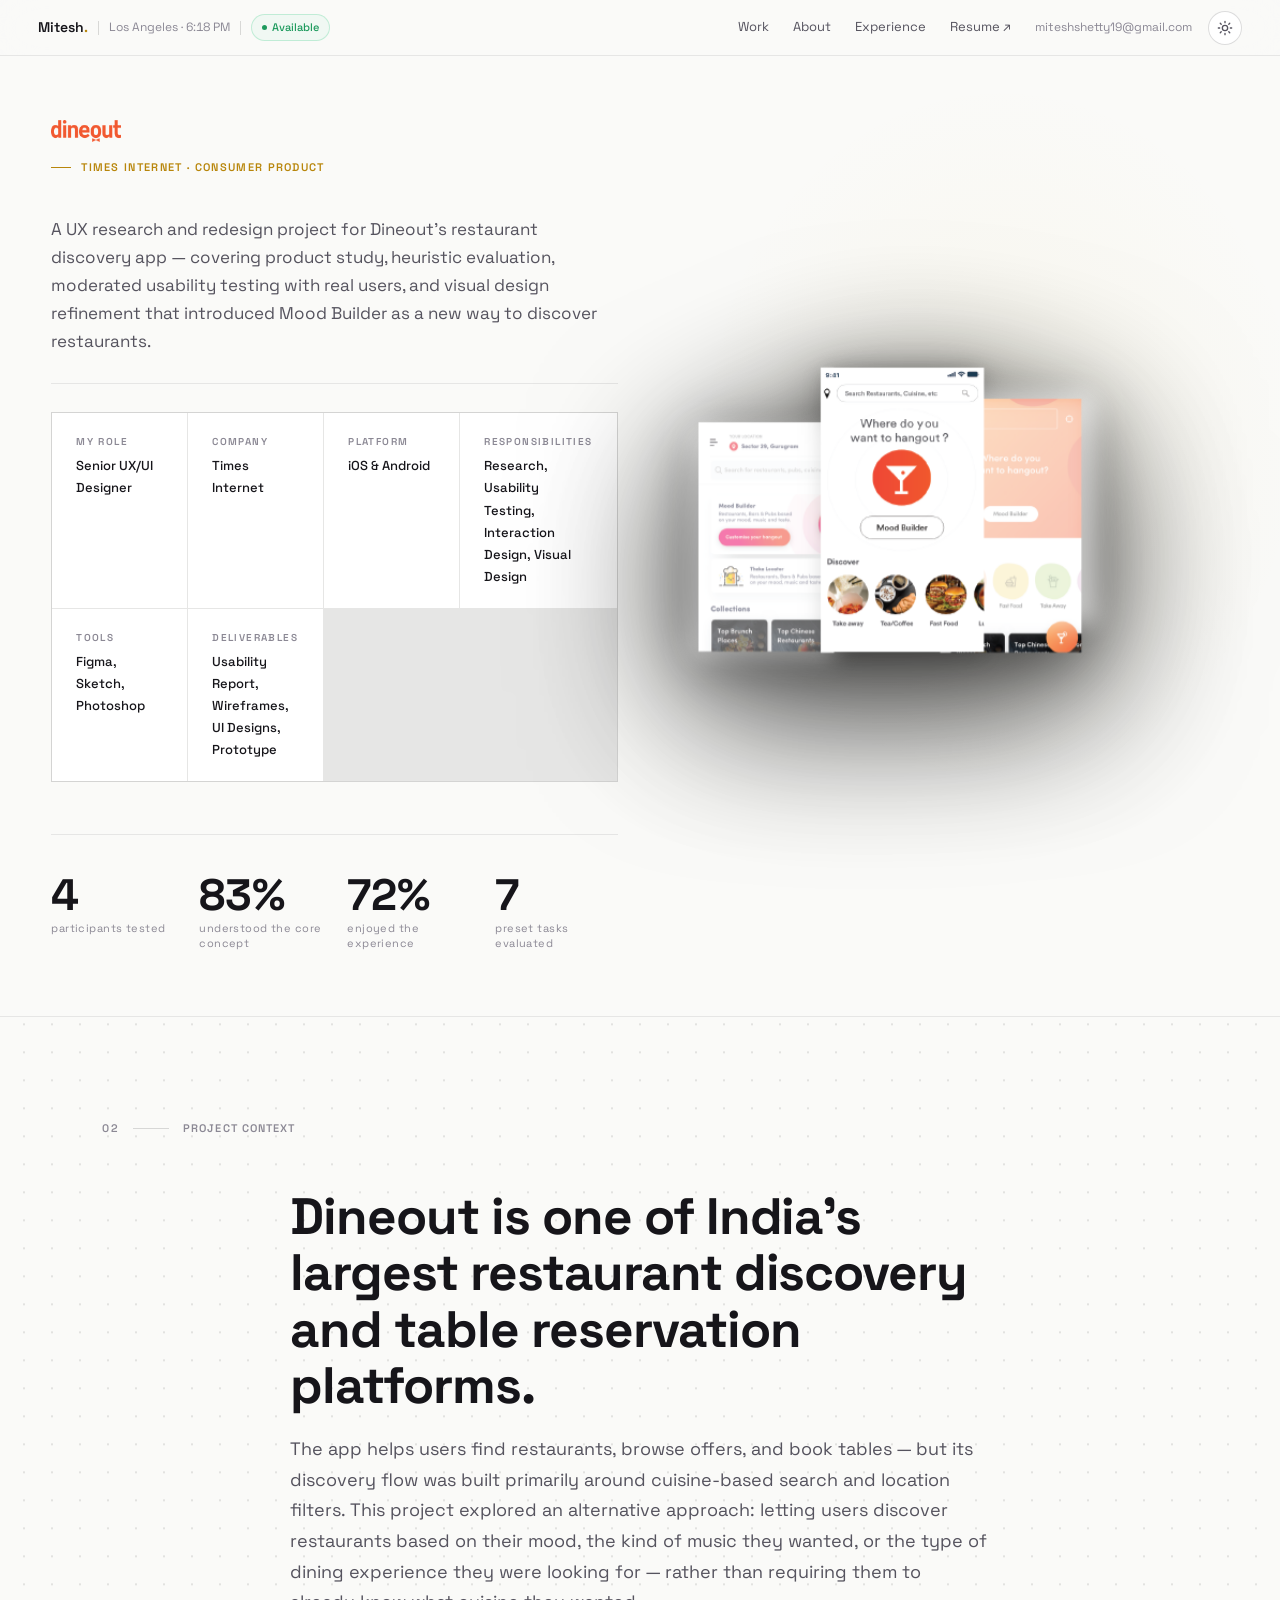
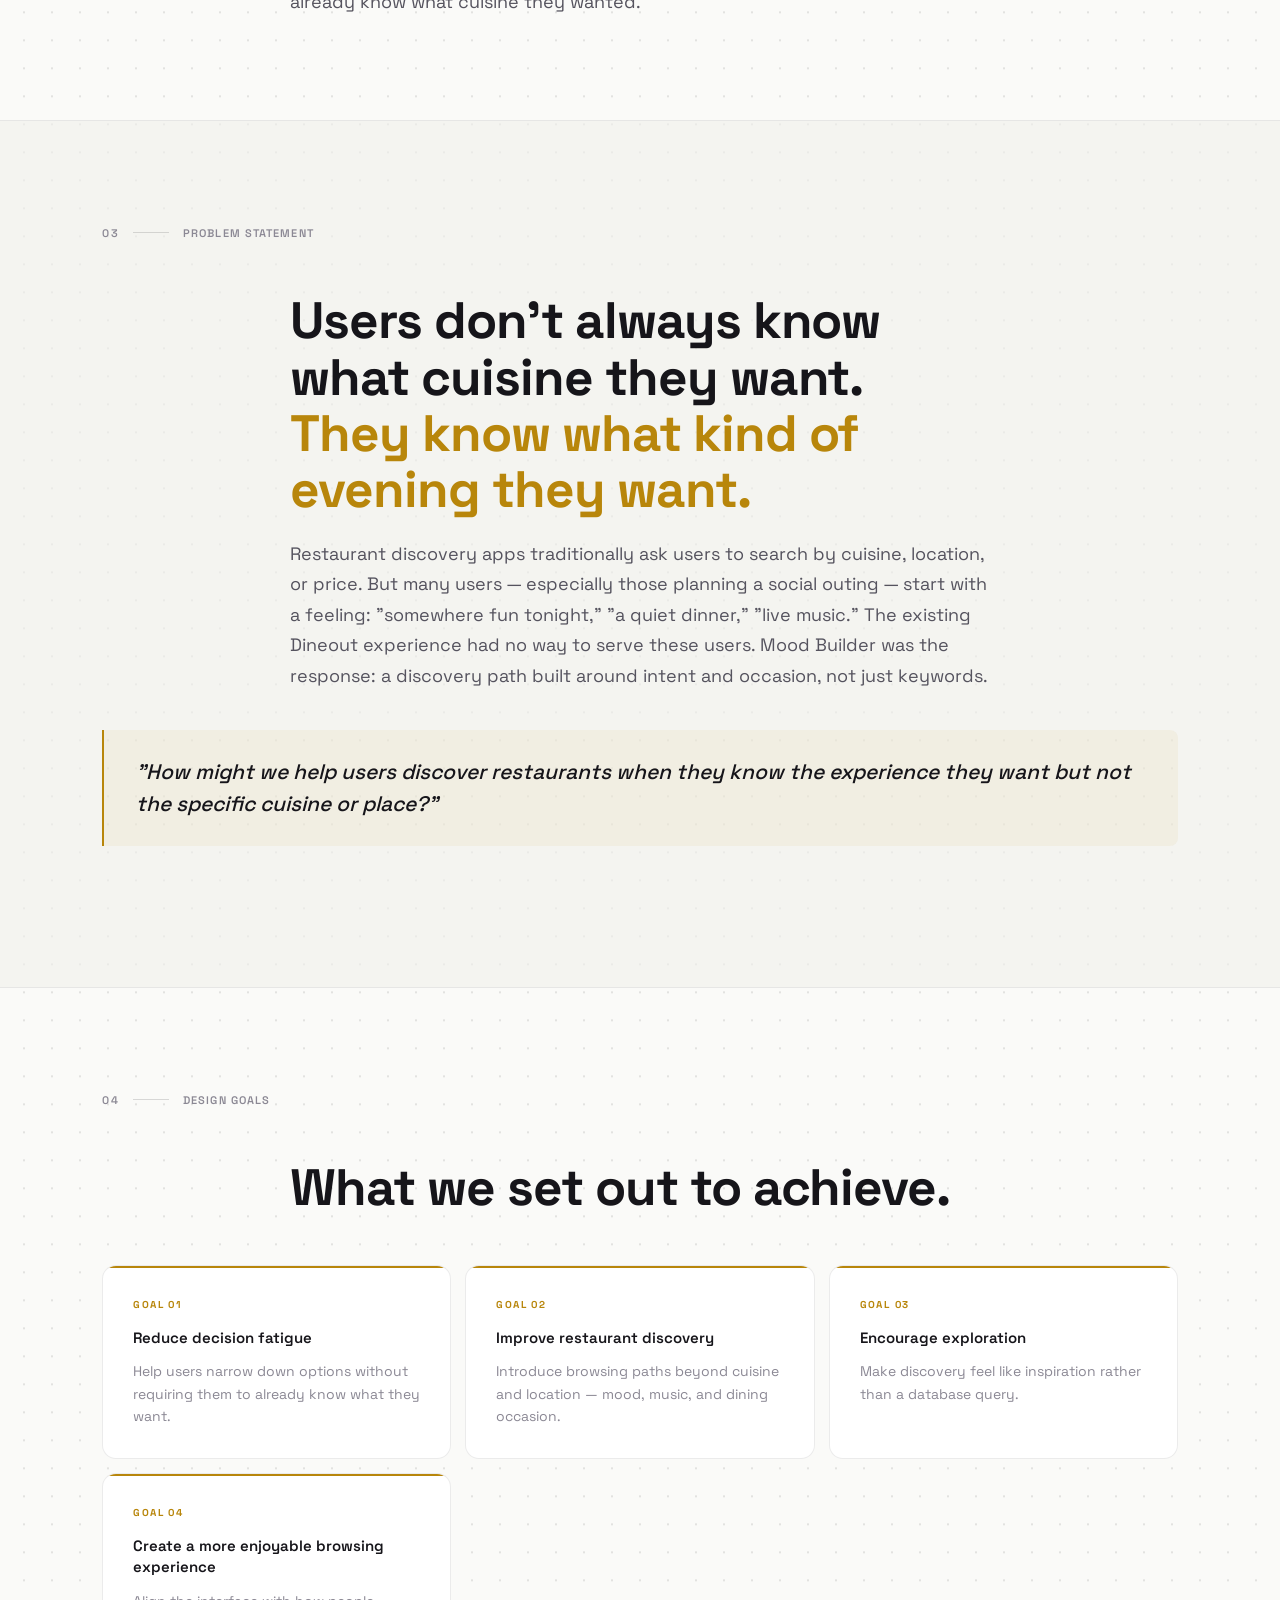
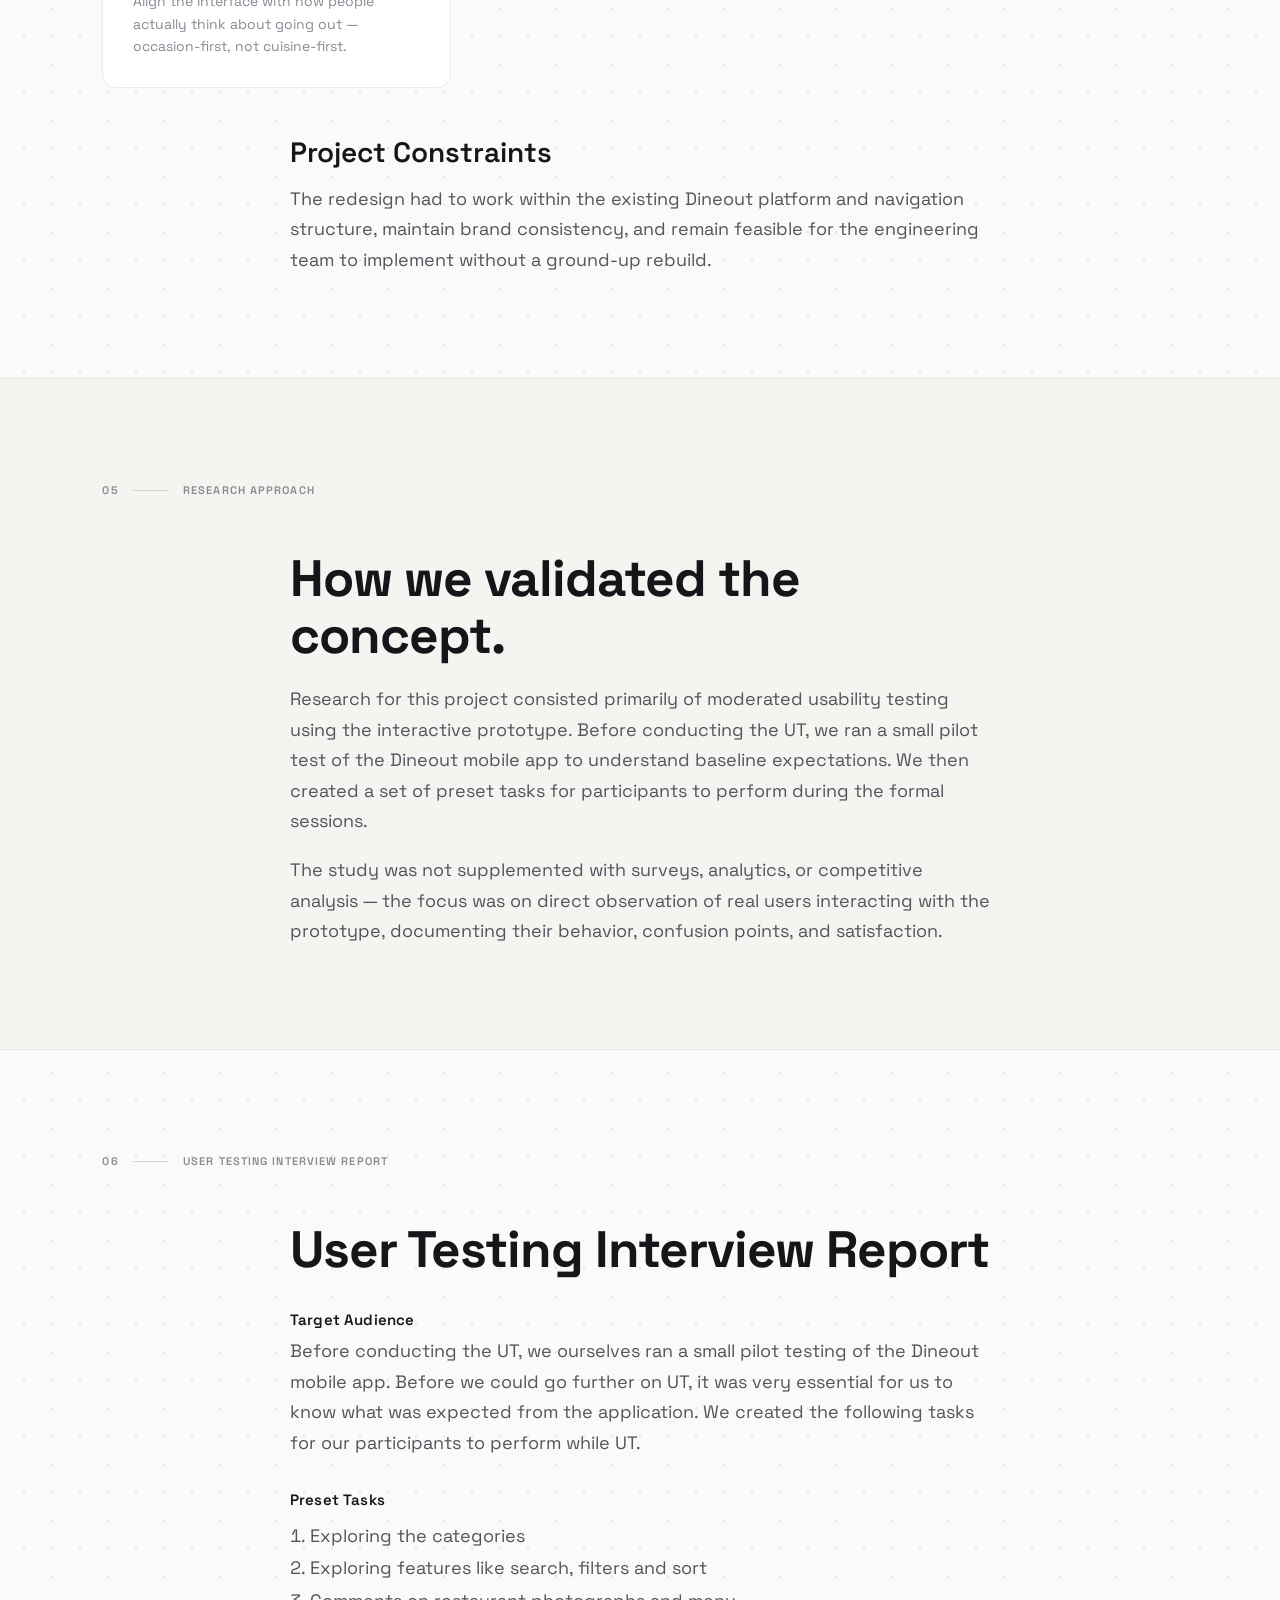
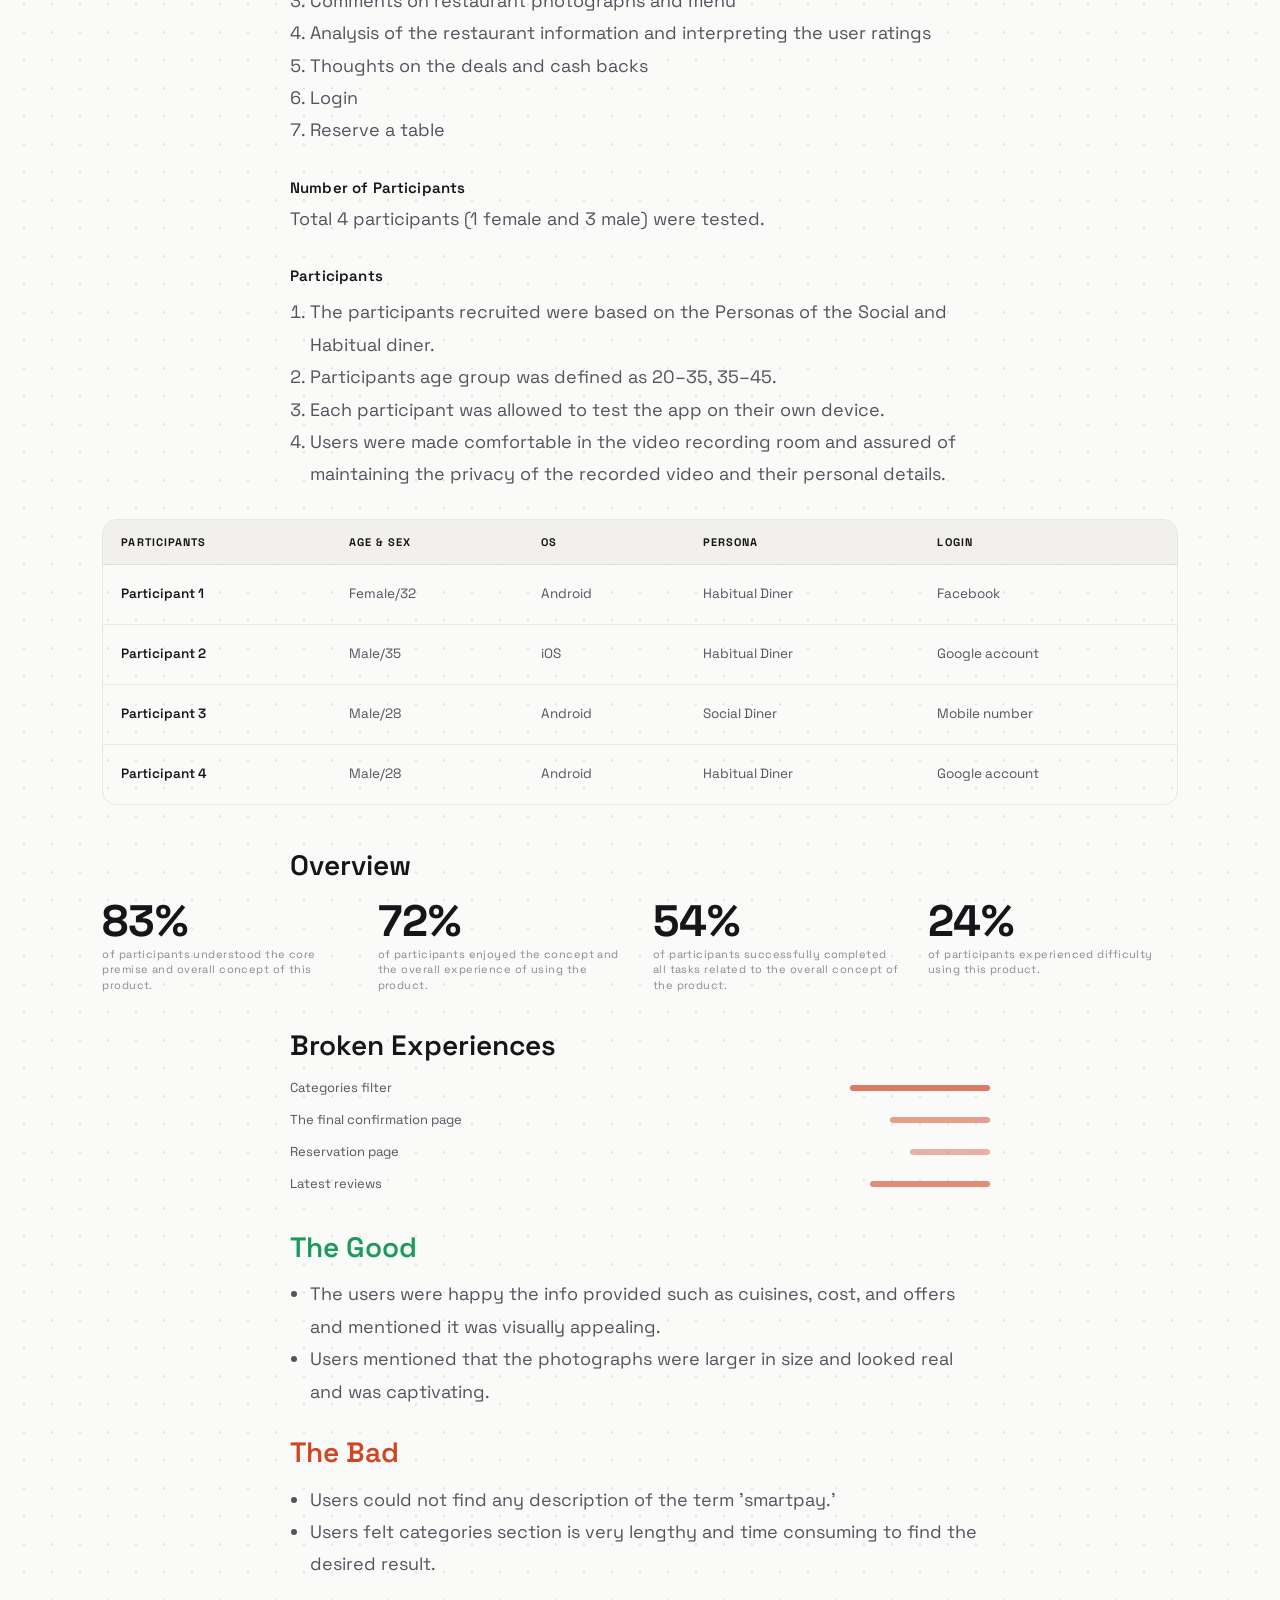
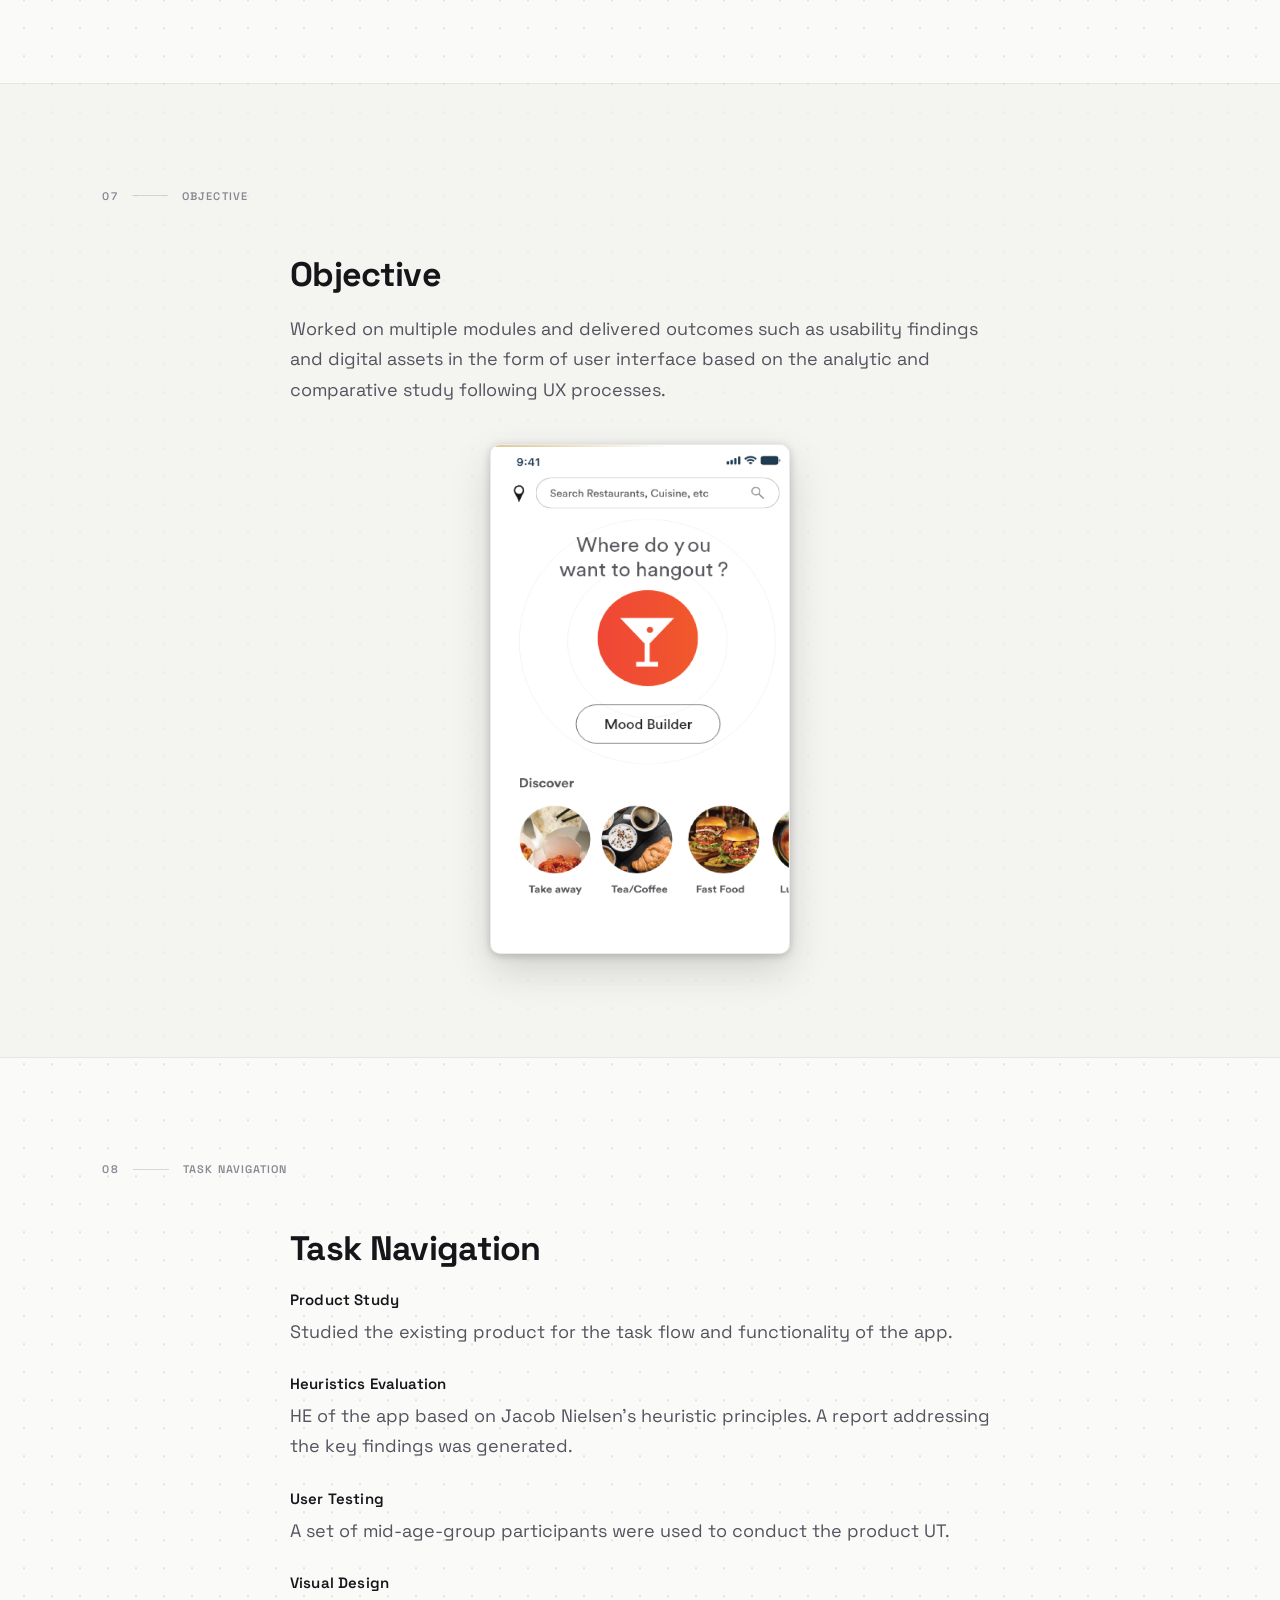
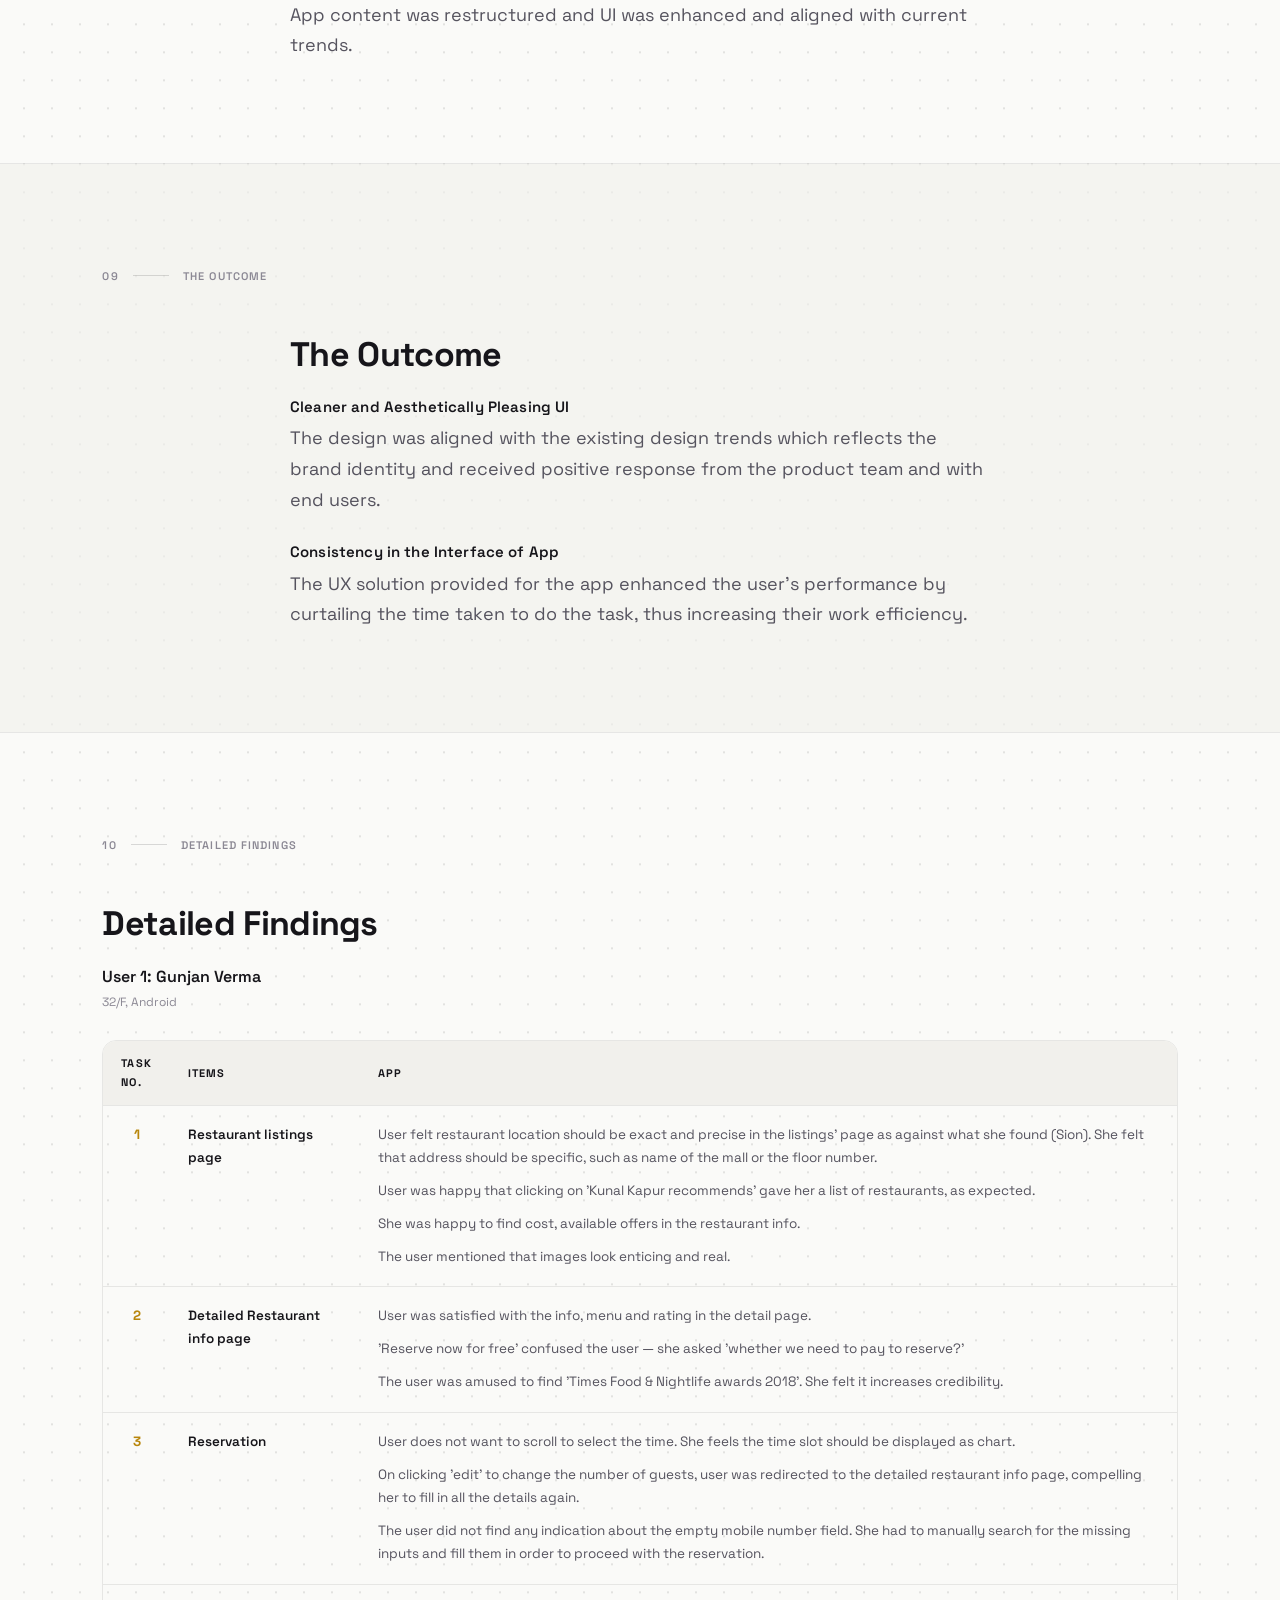
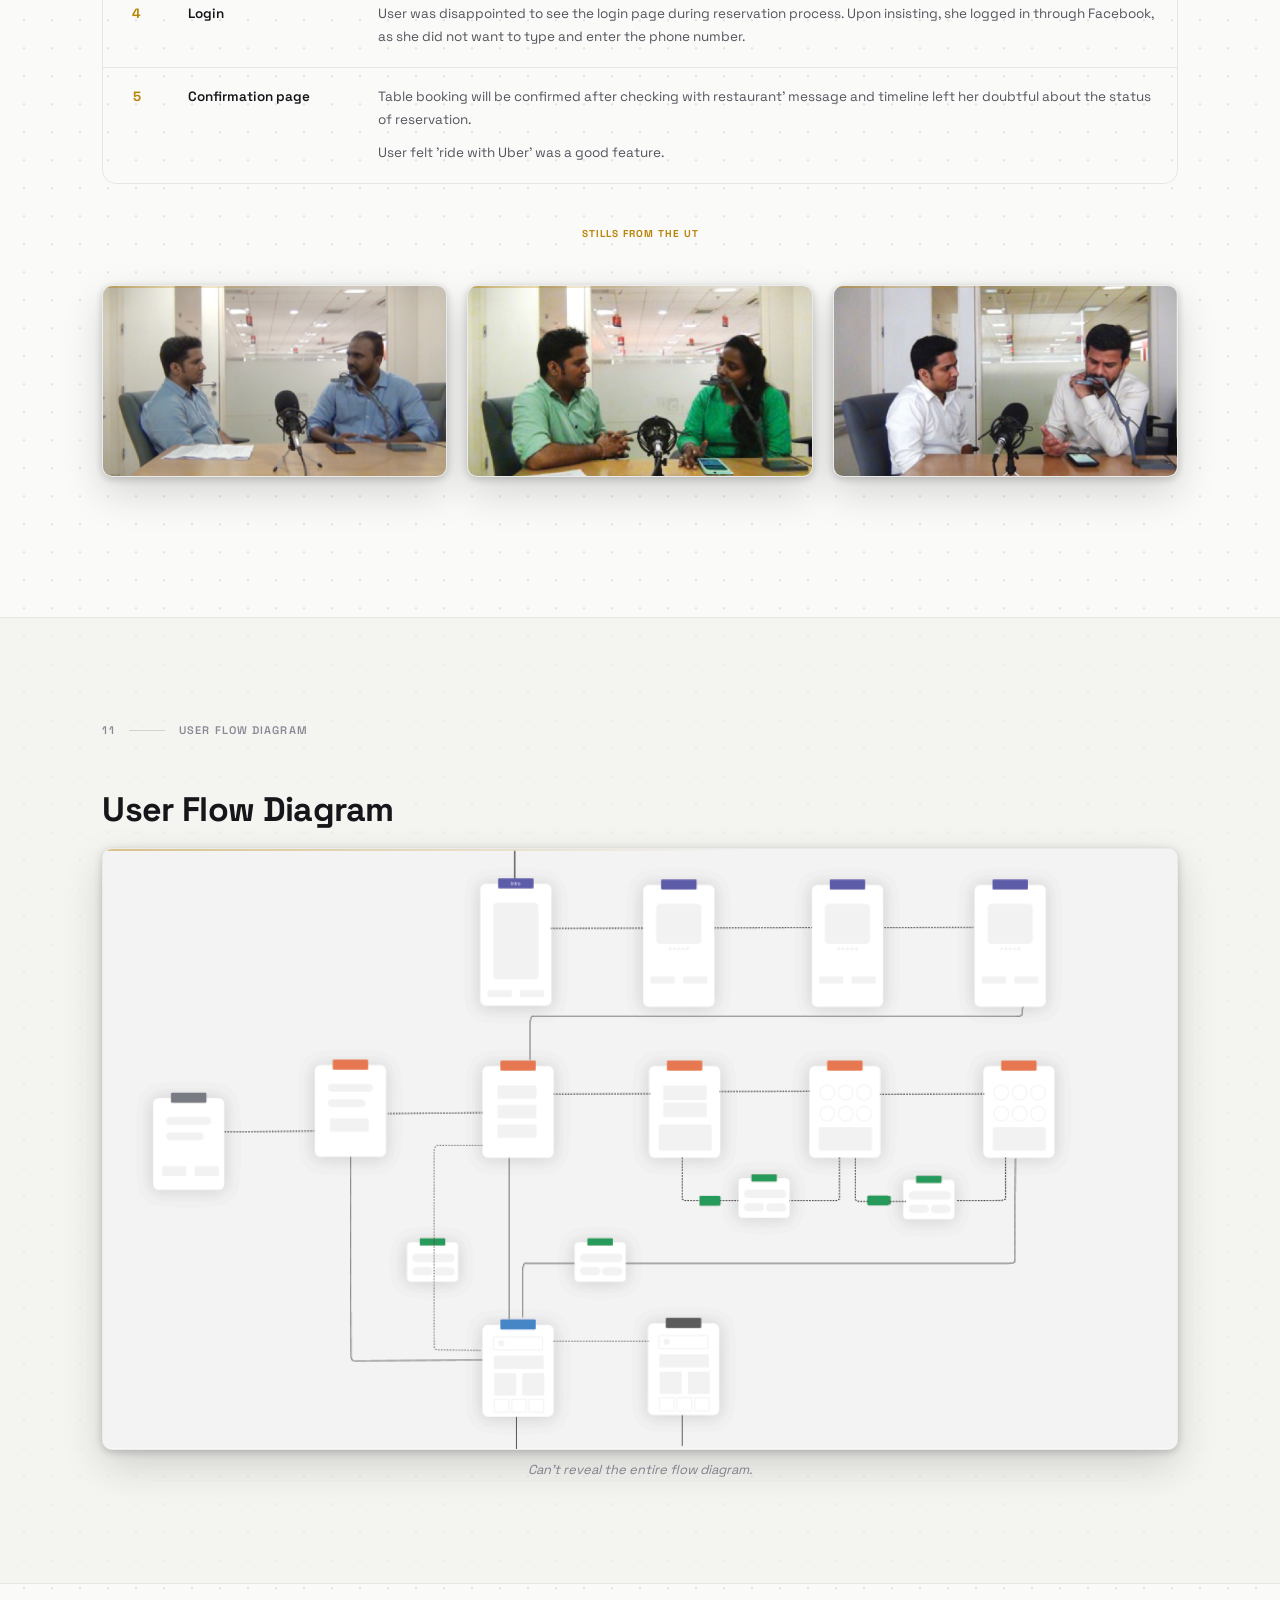
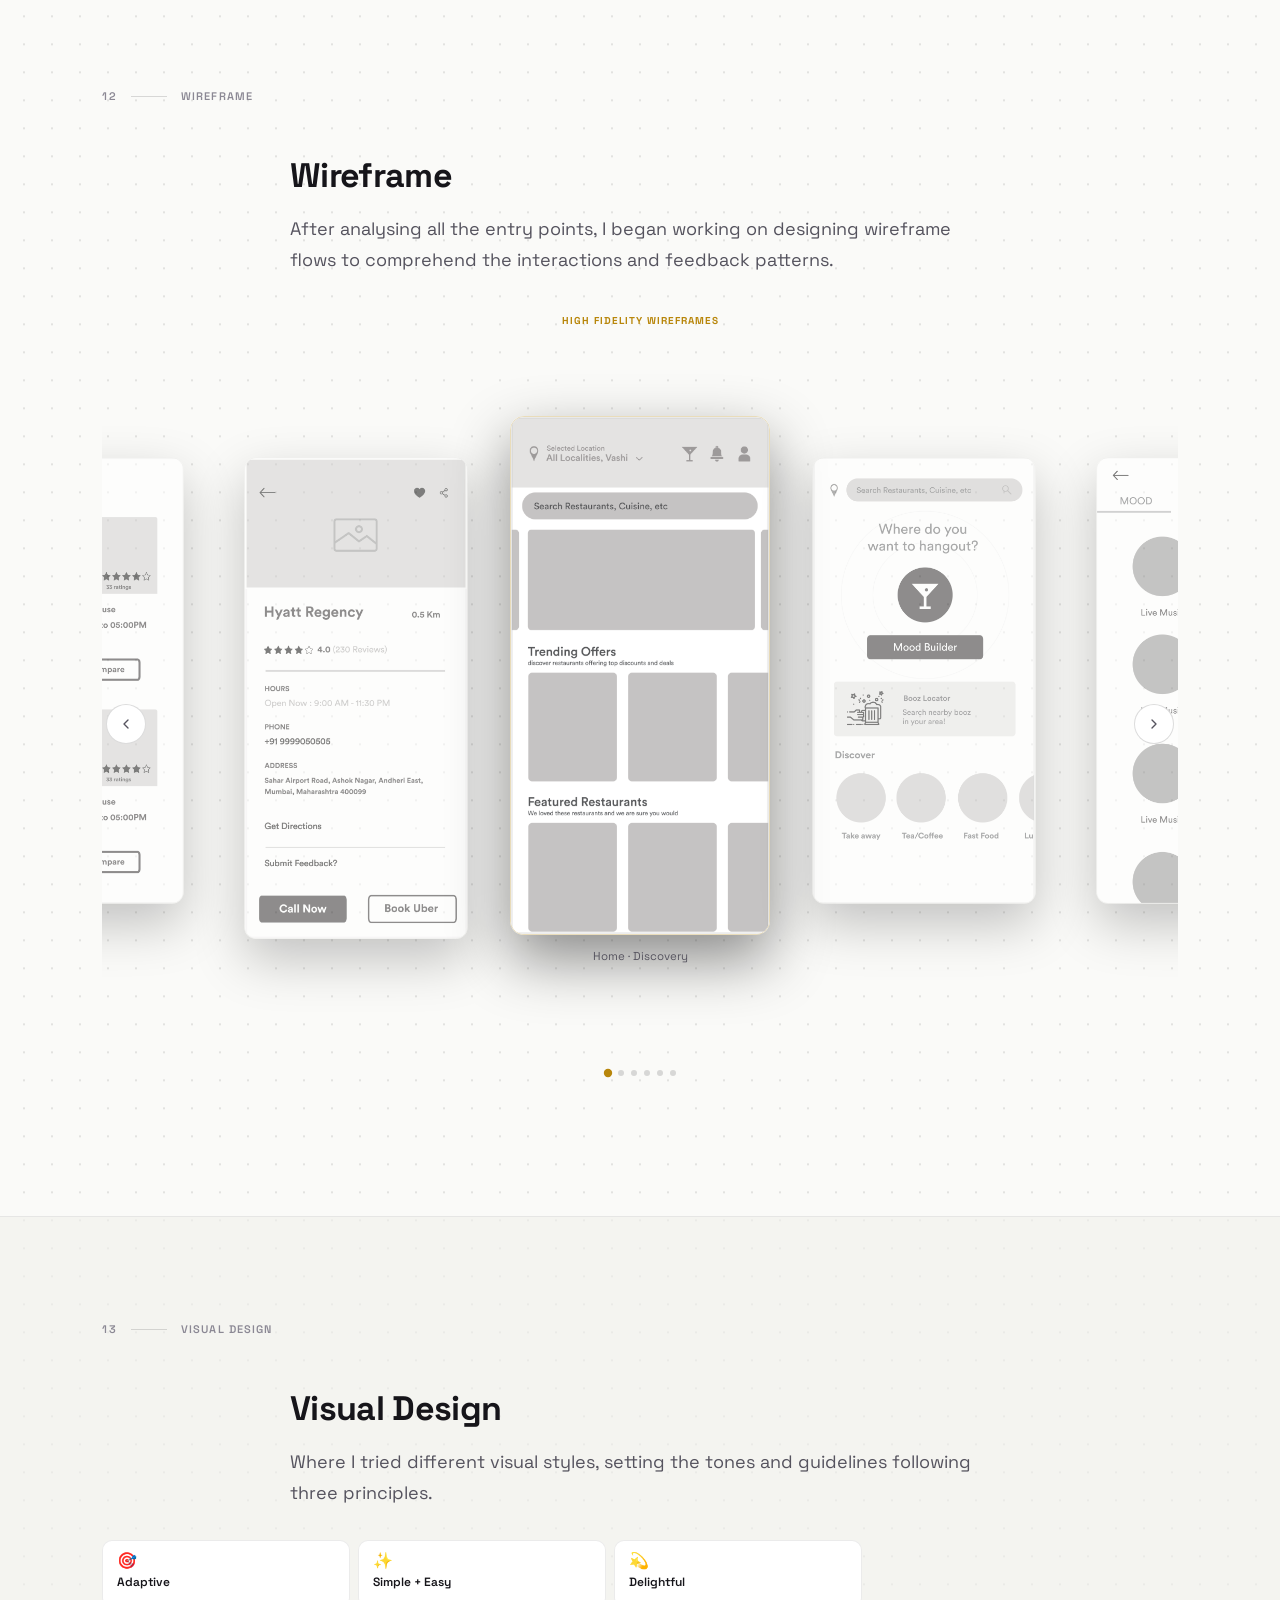
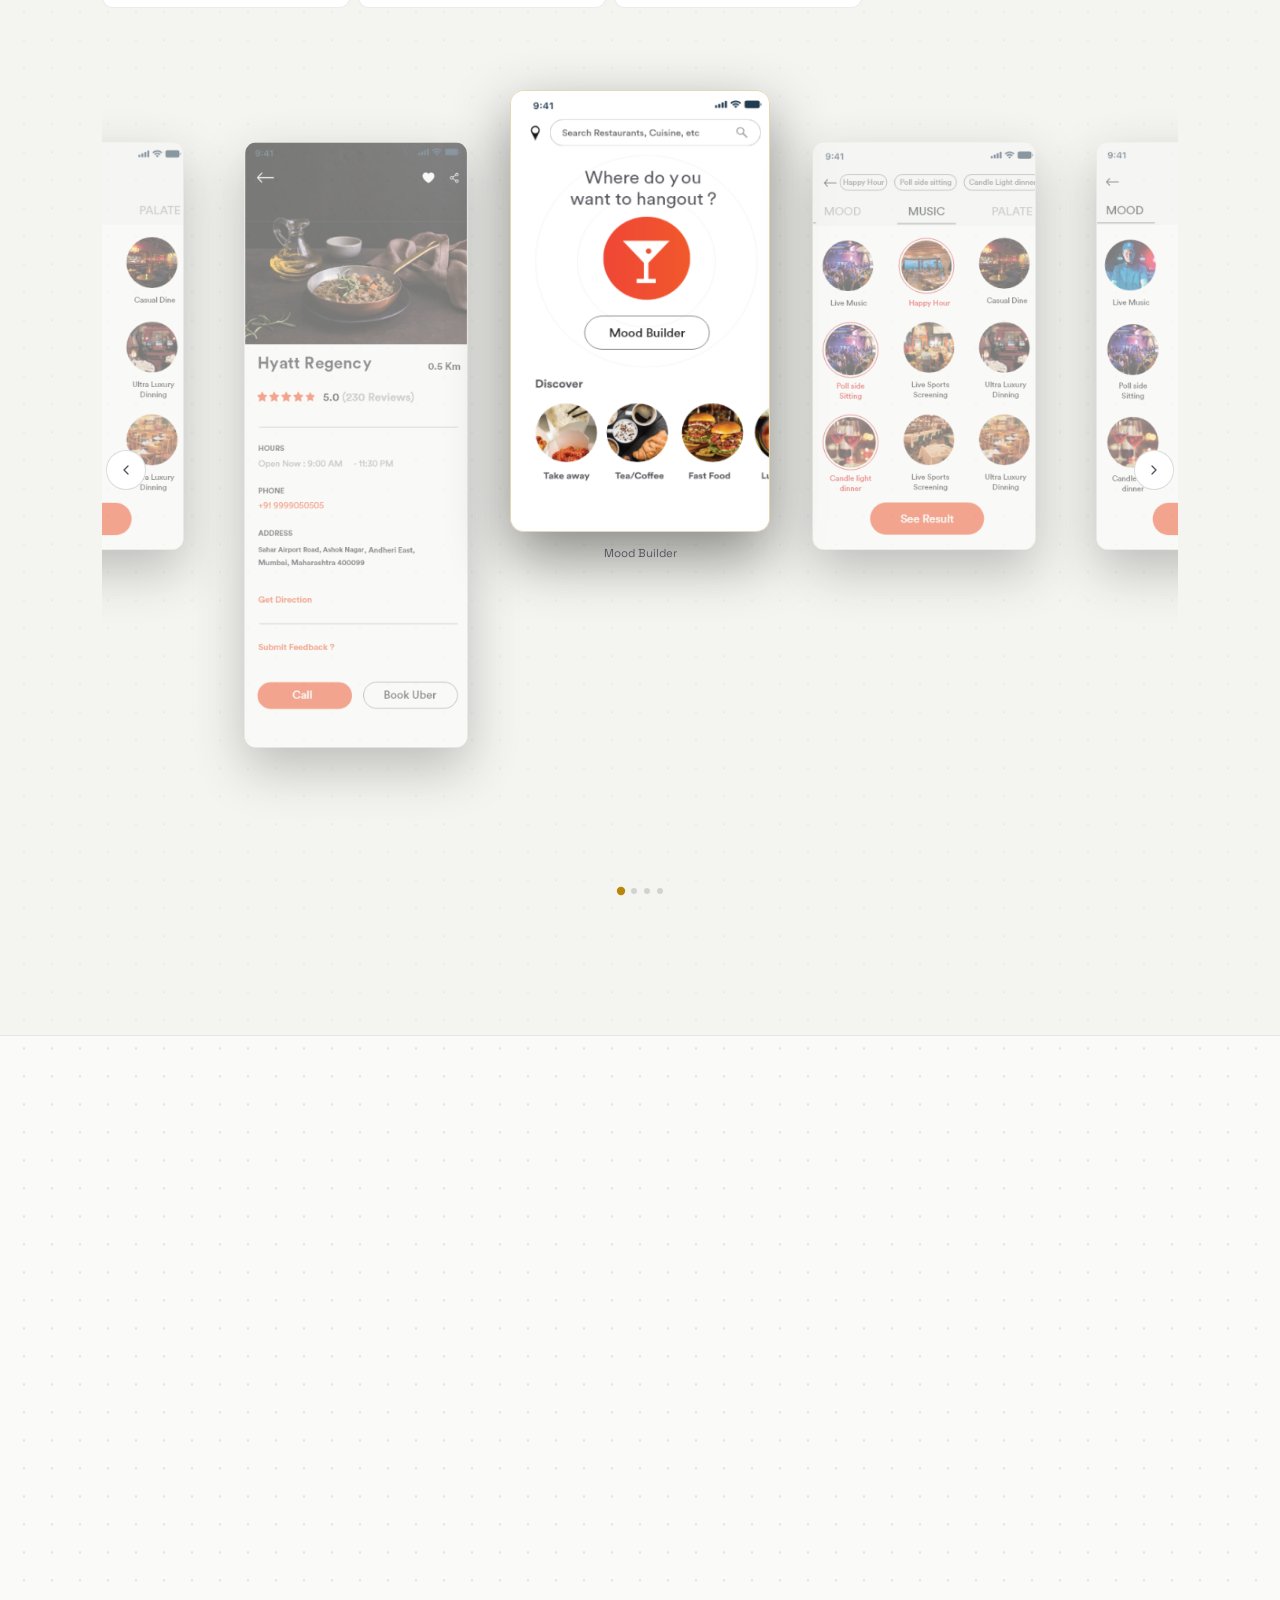
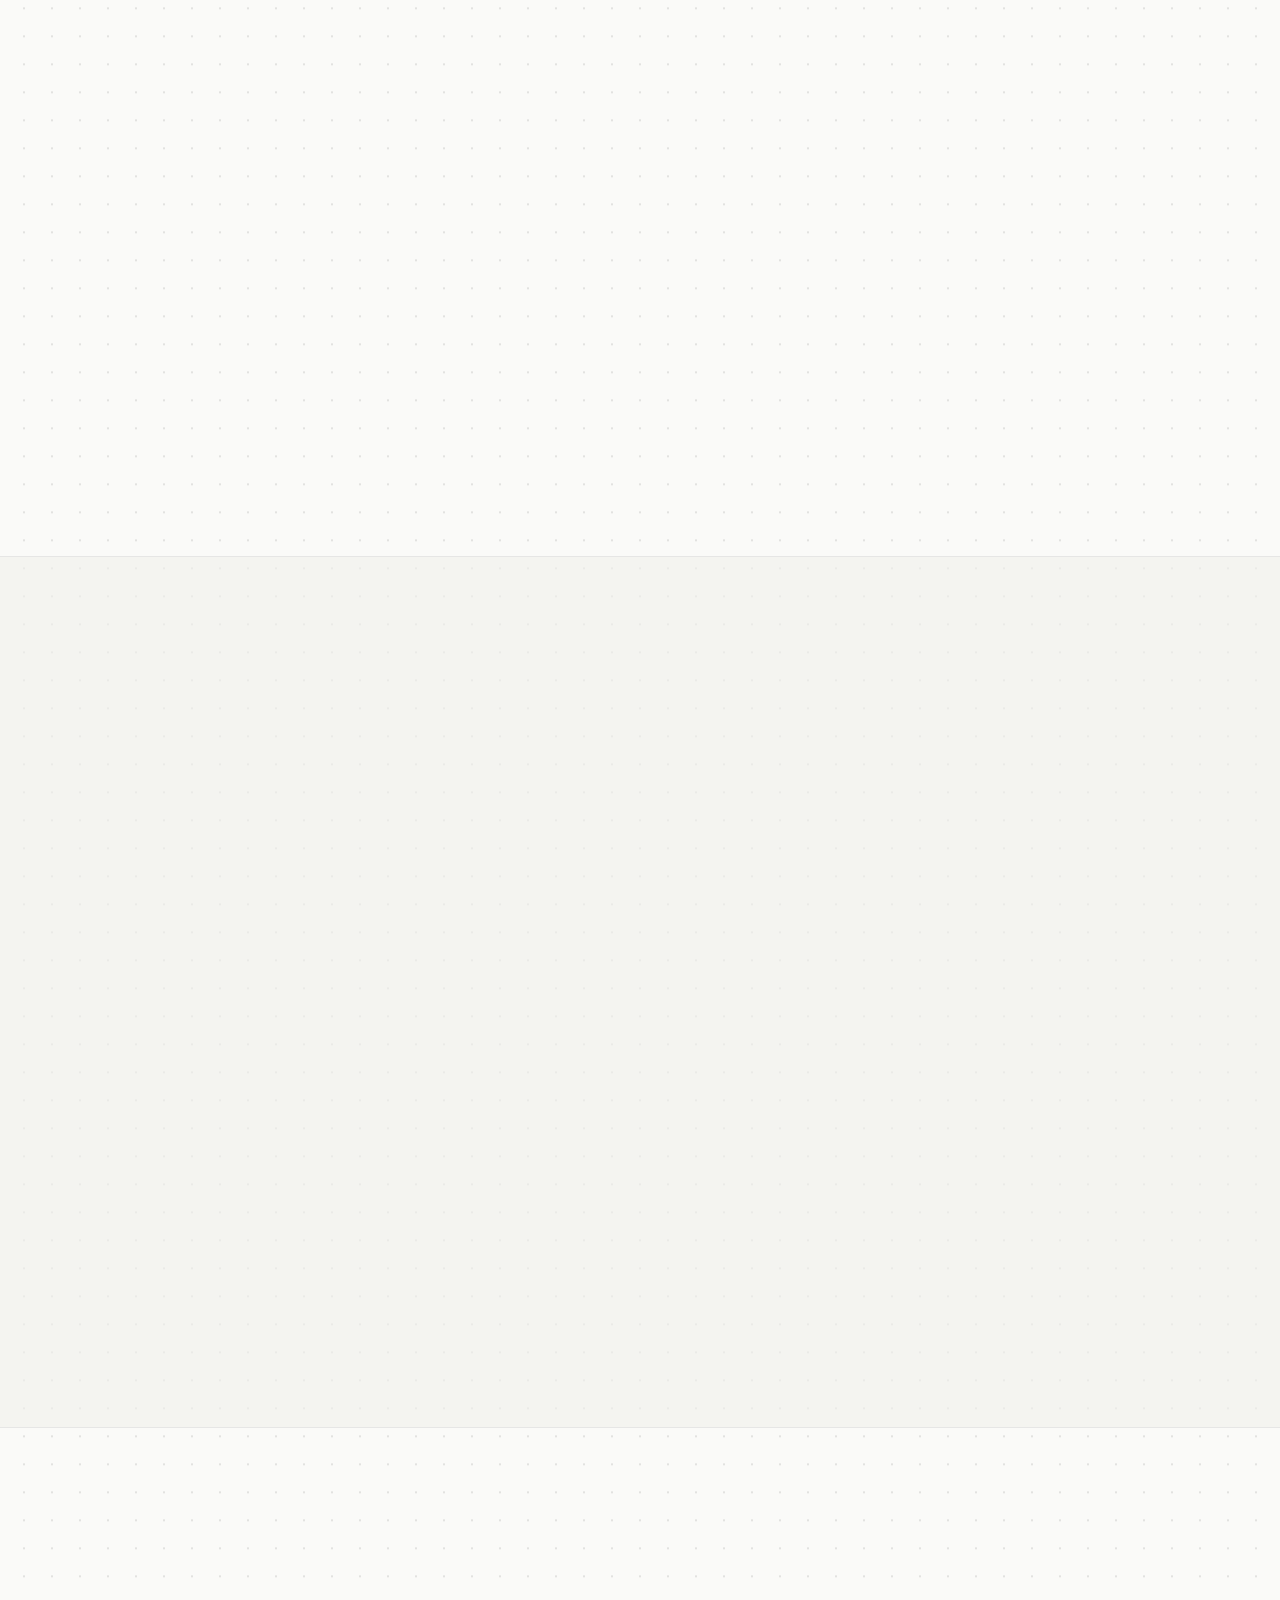
==== commit 7c714cff: "Add files via upload" ====
--- a/dineout/index.html
+++ b/dineout/index.html
@@ -1,717 +1,708 @@
-<!DOCTYPE html>
-<html lang="en">
-<head>
-<script>
-(function(){
-  try {
-    var saved = localStorage.getItem('theme');
-    var theme = saved || (window.matchMedia('(prefers-color-scheme: light)').matches ? 'light' : 'dark');
-    document.documentElement.setAttribute('data-theme', theme);
-  } catch(e) { document.documentElement.setAttribute('data-theme','dark'); }
-})();
-</script>
-<meta charset="UTF-8">
-<meta name="viewport" content="width=device-width, initial-scale=1.0">
-<title>Dineout App — UX Research &amp; Visual Design | Mitesh Shetty</title>
-<meta name="description" content="Dineout App case study — heuristic evaluation, moderated usability testing, Mood Builder discovery concept, wireframes, and visual design.">
-<meta name="author" content="Mitesh Shetty">
-<meta name="robots" content="index, follow">
-<meta property="og:type" content="website">
-<meta property="og:title" content="Dineout App — UX Research &amp; Visual Design | Mitesh Shetty">
-<meta property="og:description" content="Heuristic evaluation, moderated usability testing, and visual design for Dineout's restaurant discovery app.">
-<meta property="og:image" content="images/moodbuilder-hifi.png">
-<meta name="twitter:card" content="summary_large_image">
-<link rel="preconnect" href="https://fonts.googleapis.com">
-<link rel="preconnect" href="https://fonts.gstatic.com" crossorigin>
-<link href="https://fonts.googleapis.com/css2?family=Space+Grotesk:wght@300;400;500;600;700&display=swap" rel="stylesheet">
-<link rel="stylesheet" href="css/style.css">
-<link rel="stylesheet" href="css/nav.css">
-<link rel="stylesheet" href="css/theme.css">
-<link rel="stylesheet" href="css/case-study.css">
-<link rel="stylesheet" href="css/carousel.css">
-</head>
-<body>
-
-<div id="spotlight" aria-hidden="true"></div>
-<div id="code-layer" aria-hidden="true"></div>
-<div id="progress-bar" role="progressbar" aria-label="Reading progress"></div>
-
-<nav id="nav">
-  <div class="nav-left">
-    <a href="../index.html" class="nav-logo-link" aria-label="Back to portfolio"><span class="nav-name">Mitesh<span>.</span></span></a>
-    <span class="nav-sep" aria-hidden="true"></span>
-    <span class="nav-clock" id="nav-time">Los Angeles · –:–</span>
-    <span class="nav-sep" aria-hidden="true"></span>
-    <div class="nav-avail"><span class="avail-dot" aria-hidden="true"></span>Available</div>
-  </div>
-  <div class="nav-right-group" style="display:flex;align-items:center;gap:16px;">
-    <div class="nav-links-desktop nav-right">
-      <a href="../index.html#work">Work</a>
-      <a href="../index.html#about">About</a>
-      <a href="../index.html#experience">Experience</a>
-      <a href="../resume.pdf" target="_blank" rel="noopener">Resume ↗</a>
-      <a href="mailto:miteshshetty19@gmail.com" class="nav-email">miteshshetty19@gmail.com</a>
-    </div>
-    <button class="theme-toggle" id="theme-toggle" type="button">
-      <svg class="icon-sun" viewBox="0 0 24 24" fill="none" stroke="currentColor" stroke-width="2" stroke-linecap="round"><circle cx="12" cy="12" r="4"/><path d="M12 2v2M12 20v2M4.9 4.9l1.4 1.4M17.7 17.7l1.4 1.4M2 12h2M20 12h2M4.9 19.1l1.4-1.4M17.7 6.3l1.4-1.4"/></svg>
-      <svg class="icon-moon" viewBox="0 0 24 24" fill="none" stroke="currentColor" stroke-width="2" stroke-linecap="round" stroke-linejoin="round"><path d="M21 12.79A9 9 0 1111.21 3 7 7 0 0021 12.79z"/></svg>
-    </button>
-    <button class="nav-ham" aria-label="Open menu" aria-expanded="false" aria-controls="nav-mob-cs"><span></span><span></span><span></span></button>
-  </div>
-</nav>
-
-<div class="nav-mob-cs" id="nav-mob-cs" role="navigation" aria-label="Mobile navigation">
-  <a href="../index.html#work">Work</a><a href="../index.html#about">About</a><a href="../index.html#experience">Experience</a>
-  <a href="../resume.pdf" target="_blank" rel="noopener">Resume ↗</a><a href="mailto:miteshshetty19@gmail.com">miteshshetty19@gmail.com</a>
-</div>
-
-<nav class="section-nav" id="section-nav" aria-label="Case study sections">
-  <div class="section-nav-track" aria-hidden="true"><div class="section-nav-progress" id="section-nav-progress"></div></div>
-  <ul class="section-nav-list">
-    <li><a href="#top" data-section="top" class="section-nav-link">Overview</a></li>
-    <li><a href="#context" data-section="context" class="section-nav-link">Context</a></li>
-    <li><a href="#problem" data-section="problem" class="section-nav-link">Problem</a></li>
-    <li><a href="#goals" data-section="goals" class="section-nav-link">Goals</a></li>
-    <li><a href="#research" data-section="research" class="section-nav-link">Research</a></li>
-    <li><a href="#ut-report" data-section="ut-report" class="section-nav-link">UT Report</a></li>
-    <li><a href="#objective" data-section="objective" class="section-nav-link">Objective</a></li>
-    <li><a href="#task-navigation" data-section="task-navigation" class="section-nav-link">Task Nav</a></li>
-    <li><a href="#outcome" data-section="outcome" class="section-nav-link">Outcome</a></li>
-    <li><a href="#detailed-findings" data-section="detailed-findings" class="section-nav-link">Findings</a></li>
-    <li><a href="#user-flow" data-section="user-flow" class="section-nav-link">User Flow</a></li>
-    <li><a href="#wireframe" data-section="wireframe" class="section-nav-link">Wireframe</a></li>
-    <li><a href="#visual-design" data-section="visual-design" class="section-nav-link">Visual Design</a></li>
-    <li><a href="#decisions" data-section="decisions" class="section-nav-link">Decisions</a></li>
-    <li><a href="#impact" data-section="impact" class="section-nav-link">Impact</a></li>
-    <li><a href="#reflection" data-section="reflection" class="section-nav-link">Reflection</a></li>
-  </ul>
-</nav>
-<button class="section-nav-toggle" id="section-nav-toggle" aria-expanded="false" aria-controls="section-nav" aria-label="Open section navigation">
-  <span class="section-nav-toggle-dot" aria-hidden="true"></span>Sections
-  <svg class="section-nav-toggle-caret" viewBox="0 0 9 9" fill="none" aria-hidden="true"><path d="M1.5 3L4.5 6L7.5 3" stroke="currentColor" stroke-width="1.4" stroke-linecap="round" stroke-linejoin="round"/></svg>
-</button>
-
-
-<!-- ══════════════════════════ 01 — EXECUTIVE SUMMARY ══════════════════════════ -->
-<header class="hero" id="top" tabindex="-1">
-  <div class="hero-content-col">
-    <span class="hero-tag fade-up">Dineout &middot; Times Internet &middot; Consumer Product</span>
-
-    <h1 class="hero-title fade-up delay-1">Dineout App</h1>
-
-    <p class="hero-sub-hook fade-up delay-2">
-      A UX research and redesign project for Dineout's restaurant discovery app — covering product study, heuristic evaluation, moderated usability testing with real users, and visual design refinement that introduced Mood Builder as a new way to discover restaurants.
-    </p>
-
-    <div class="hero-meta fade-up delay-3" role="list">
-      <div class="meta-item" role="listitem"><div class="meta-label">My Role</div><div class="meta-value">Senior UX/UI Designer</div></div>
-      <div class="meta-item" role="listitem"><div class="meta-label">Company</div><div class="meta-value">Times Internet</div></div>
-      <div class="meta-item" role="listitem"><div class="meta-label">Platform</div><div class="meta-value">iOS &amp; Android</div></div>
-      <div class="meta-item" role="listitem"><div class="meta-label">Duration</div><div class="meta-value" style="color:var(--t3);border:1px dashed var(--border-hi);border-radius:4px;padding:2px 6px;display:inline-block;font-size:11px;">[Add duration]</div></div>
-      <div class="meta-item" role="listitem"><div class="meta-label">Responsibilities</div><div class="meta-value">Research, Usability Testing, Interaction Design, Visual Design</div></div>
-      <div class="meta-item" role="listitem"><div class="meta-label">Tools</div><div class="meta-value">Figma, Sketch, Photoshop</div></div>
-      <div class="meta-item" role="listitem"><div class="meta-label">Team</div><div class="meta-value" style="color:var(--t3);border:1px dashed var(--border-hi);border-radius:4px;padding:2px 6px;display:inline-block;font-size:11px;">[Add team]</div></div>
-      <div class="meta-item" role="listitem"><div class="meta-label">Deliverables</div><div class="meta-value">Usability Report, Wireframes, UI Designs, Prototype</div></div>
-    </div>
-
-    <div class="hero-impact fade-up delay-4">
-      <div class="impact-stat"><span class="impact-num">4</span><span class="impact-desc">participants tested</span></div>
-      <div class="impact-stat"><span class="impact-num">83%</span><span class="impact-desc">understood the core concept</span></div>
-      <div class="impact-stat"><span class="impact-num">72%</span><span class="impact-desc">enjoyed the experience</span></div>
-      <div class="impact-stat"><span class="impact-num">7</span><span class="impact-desc">preset tasks evaluated</span></div>
-    </div>
-  </div>
-
-  <div class="hero-visual fade-up delay-2">
-    <div class="hero-device-img">
-      <img src="images/hero-composite.png" alt="Dineout App — composed view showing the Mood Builder discovery flow and restaurant browsing experience" loading="eager" id="cs-hero-device">
-    </div>
-  </div>
-</header>
-
-
-<!-- ══════════════════════════ 02 — PROJECT CONTEXT ══════════════════════════ -->
-<section class="section" id="context" tabindex="-1" aria-labelledby="h-context">
-  <div class="container">
-    <div class="sm fade-up"><span class="sm-num">02</span><div class="sm-line"></div><span class="sm-label">Project Context</span></div>
-    <div class="narrow fade-up">
-      <h2 id="h-context">Dineout is one of India's largest restaurant discovery and table reservation platforms.</h2>
-      <p>The app helps users find restaurants, browse offers, and book tables — but its discovery flow was built primarily around cuisine-based search and location filters. This project explored an alternative approach: letting users discover restaurants based on their mood, the kind of music they wanted, or the type of dining experience they were looking for — rather than requiring them to already know what cuisine they wanted.</p>
-    </div>
-  </div>
-</section>
-
-<hr class="divider">
-
-
-<!-- ══════════════════════════ 03 — PROBLEM STATEMENT ══════════════════════════ -->
-<section class="section section-alt" id="problem" tabindex="-1" aria-labelledby="h-problem">
-  <div class="container">
-    <div class="sm fade-up"><span class="sm-num">03</span><div class="sm-line"></div><span class="sm-label">Problem Statement</span></div>
-    <div class="narrow fade-up">
-      <h2 id="h-problem">Users don't always know what cuisine they want. <span class="text-gold">They know what kind of evening they want.</span></h2>
-      <p>Restaurant discovery apps traditionally ask users to search by cuisine, location, or price. But many users — especially those planning a social outing — start with a feeling: "somewhere fun tonight," "a quiet dinner," "live music." The existing Dineout experience had no way to serve these users. Mood Builder was the response: a discovery path built around intent and occasion, not just keywords.</p>
-    </div>
-    <div class="callout fade-up">
-      <p>"How might we help users discover restaurants when they know the experience they want but not the specific cuisine or place?"</p>
-    </div>
-  </div>
-</section>
-
-<hr class="divider">
-
-
-<!-- ══════════════════════════ 04 — DESIGN GOALS ══════════════════════════ -->
-<section class="section" id="goals" tabindex="-1" aria-labelledby="h-goals">
-  <div class="container">
-    <div class="sm fade-up"><span class="sm-num">04</span><div class="sm-line"></div><span class="sm-label">Design Goals</span></div>
-    <div class="narrow fade-up">
-      <h2 id="h-goals">What we set out to achieve.</h2>
-    </div>
-    <div class="insights-grid fade-up">
-      <div class="insight-card">
-        <div class="insight-num">Goal 01</div>
-        <p class="insight-q">Reduce decision fatigue</p>
-        <p class="insight-a">Help users narrow down options without requiring them to already know what they want.</p>
-      </div>
-      <div class="insight-card">
-        <div class="insight-num">Goal 02</div>
-        <p class="insight-q">Improve restaurant discovery</p>
-        <p class="insight-a">Introduce browsing paths beyond cuisine and location — mood, music, and dining occasion.</p>
-      </div>
-      <div class="insight-card">
-        <div class="insight-num">Goal 03</div>
-        <p class="insight-q">Encourage exploration</p>
-        <p class="insight-a">Make discovery feel like inspiration rather than a database query.</p>
-      </div>
-      <div class="insight-card">
-        <div class="insight-num">Goal 04</div>
-        <p class="insight-q">Create a more enjoyable browsing experience</p>
-        <p class="insight-a">Align the interface with how people actually think about going out — occasion-first, not cuisine-first.</p>
-      </div>
-    </div>
-
-    <div class="narrow fade-up" style="margin-top:clamp(28px,3vw,40px);">
-      <h3>Project Constraints</h3>
-      <p>The redesign had to work within the existing Dineout platform and navigation structure, maintain brand consistency, and remain feasible for the engineering team to implement without a ground-up rebuild.</p>
-    </div>
-  </div>
-</section>
-
-<hr class="divider">
-
-
-<!-- ══════════════════════════ 05 — RESEARCH APPROACH ══════════════════════════ -->
-<section class="section section-alt" id="research" tabindex="-1" aria-labelledby="h-research">
-  <div class="container">
-    <div class="sm fade-up"><span class="sm-num">05</span><div class="sm-line"></div><span class="sm-label">Research Approach</span></div>
-    <div class="narrow fade-up">
-      <h2 id="h-research">How we validated the concept.</h2>
-      <p>Research for this project consisted primarily of moderated usability testing using the interactive prototype. Before conducting the UT, we ran a small pilot test of the Dineout mobile app to understand baseline expectations. We then created a set of preset tasks for participants to perform during the formal sessions.</p>
-      <p>The study was not supplemented with surveys, analytics, or competitive analysis — the focus was on direct observation of real users interacting with the prototype, documenting their behavior, confusion points, and satisfaction.</p>
-    </div>
-  </div>
-</section>
-
-<hr class="divider">
-
-
-<!-- ══════════════════════════ 06 — USER TESTING INTERVIEW REPORT ══════════════════════════ -->
-<section class="section" id="ut-report" tabindex="-1" aria-labelledby="h-utreport">
-  <div class="container">
-    <div class="sm fade-up"><span class="sm-num">06</span><div class="sm-line"></div><span class="sm-label">User Testing Interview Report</span></div>
-
-    <div class="narrow fade-up">
-      <h2 id="h-utreport">User Testing Interview Report</h2>
-    </div>
-
-    <!-- Target Audience -->
-    <div class="narrow fade-up" style="margin-top:clamp(20px,2.5vw,28px);">
-      <h4 style="color:var(--t1);margin-bottom:4px;">Target Audience</h4>
-      <p>Before conducting the UT, we ourselves ran a small pilot testing of the Dineout mobile app. Before we could go further on UT, it was very essential for us to know what was expected from the application. We created the following tasks for our participants to perform while UT.</p>
-    </div>
-
-    <!-- Preset Tasks -->
-    <div class="narrow fade-up" style="margin-top:clamp(20px,2.5vw,28px);">
-      <h4 style="color:var(--t1);margin-bottom:8px;">Preset Tasks</h4>
-      <ol style="padding-left:20px;color:var(--t2);line-height:1.8;">
-        <li>Exploring the categories</li>
-        <li>Exploring features like search, filters and sort</li>
-        <li>Comments on restaurant photographs and menu</li>
-        <li>Analysis of the restaurant information and interpreting the user ratings</li>
-        <li>Thoughts on the deals and cash backs</li>
-        <li>Login</li>
-        <li>Reserve a table</li>
-      </ol>
-    </div>
-
-    <!-- Participants -->
-    <div class="narrow fade-up" style="margin-top:clamp(20px,2.5vw,28px);">
-      <h4 style="color:var(--t1);margin-bottom:4px;">Number of Participants</h4>
-      <p>Total 4 participants (1 female and 3 male) were tested.</p>
-    </div>
-
-    <div class="narrow fade-up" style="margin-top:clamp(20px,2.5vw,28px);">
-      <h4 style="color:var(--t1);margin-bottom:8px;">Participants</h4>
-      <ol style="padding-left:20px;color:var(--t2);line-height:1.8;">
-        <li>The participants recruited were based on the Personas of the Social and Habitual diner.</li>
-        <li>Participants age group was defined as 20–35, 35–45.</li>
-        <li>Each participant was allowed to test the app on their own device.</li>
-        <li>Users were made comfortable in the video recording room and assured of maintaining the privacy of the recorded video and their personal details.</li>
-      </ol>
-    </div>
-
-    <!-- Participant Table -->
-    <div class="findings-table-wrap fade-up" style="margin-top:clamp(20px,2.5vw,28px);">
-      <table class="findings-table">
-        <thead>
-          <tr><th>Participants</th><th>Age &amp; Sex</th><th>OS</th><th>Persona</th><th>Login</th></tr>
-        </thead>
-        <tbody>
-          <tr><td style="font-weight:600;color:var(--t1);">Participant 1</td><td>Female/32</td><td>Android</td><td>Habitual Diner</td><td>Facebook</td></tr>
-          <tr><td style="font-weight:600;color:var(--t1);">Participant 2</td><td>Male/35</td><td>iOS</td><td>Habitual Diner</td><td>Google account</td></tr>
-          <tr><td style="font-weight:600;color:var(--t1);">Participant 3</td><td>Male/28</td><td>Android</td><td>Social Diner</td><td>Mobile number</td></tr>
-          <tr><td style="font-weight:600;color:var(--t1);">Participant 4</td><td>Male/28</td><td>Android</td><td>Habitual Diner</td><td>Google account</td></tr>
-        </tbody>
-      </table>
-    </div>
-
-    <!-- Overview Statistics -->
-    <div class="narrow fade-up" style="margin-top:clamp(32px,4vw,44px);">
-      <h3>Overview</h3>
-    </div>
-    <div class="hero-impact fade-up" style="border-top:none;margin-top:clamp(12px,1.5vw,16px);padding-top:0;">
-      <div class="impact-stat"><span class="impact-num">83%</span><span class="impact-desc">of participants understood the core premise and overall concept of this product.</span></div>
-      <div class="impact-stat"><span class="impact-num">72%</span><span class="impact-desc">of participants enjoyed the concept and the overall experience of using the product.</span></div>
-      <div class="impact-stat"><span class="impact-num">54%</span><span class="impact-desc">of participants successfully completed all tasks related to the overall concept of the product.</span></div>
-      <div class="impact-stat"><span class="impact-num">24%</span><span class="impact-desc">of participants experienced difficulty using this product.</span></div>
-    </div>
-
-    <!-- Broken Experiences -->
-    <div class="narrow fade-up" style="margin-top:clamp(28px,3vw,36px);">
-      <h3>Broken Experiences</h3>
-      <div style="margin-top:12px;display:flex;flex-direction:column;gap:10px;">
-        <div style="display:flex;align-items:center;gap:10px;">
-          <span style="font-size:13px;color:var(--t2);flex:1;">Categories filter</span>
-          <div style="width:clamp(80px,12vw,140px);height:6px;background:var(--red);border-radius:3px;opacity:0.7;"></div>
-        </div>
-        <div style="display:flex;align-items:center;gap:10px;">
-          <span style="font-size:13px;color:var(--t2);flex:1;">The final confirmation page</span>
-          <div style="width:clamp(60px,8vw,100px);height:6px;background:var(--red);border-radius:3px;opacity:0.5;"></div>
-        </div>
-        <div style="display:flex;align-items:center;gap:10px;">
-          <span style="font-size:13px;color:var(--t2);flex:1;">Reservation page</span>
-          <div style="width:clamp(50px,7vw,80px);height:6px;background:var(--red);border-radius:3px;opacity:0.4;"></div>
-        </div>
-        <div style="display:flex;align-items:center;gap:10px;">
-          <span style="font-size:13px;color:var(--t2);flex:1;">Latest reviews</span>
-          <div style="width:clamp(70px,10vw,120px);height:6px;background:var(--red);border-radius:3px;opacity:0.6;"></div>
-        </div>
-      </div>
-    </div>
-
-    <!-- The Good -->
-    <div class="narrow fade-up" style="margin-top:clamp(28px,3vw,36px);">
-      <h3 style="color:var(--green);">The Good</h3>
-      <ul style="padding-left:20px;color:var(--t2);line-height:1.8;margin-top:8px;">
-        <li>The users were happy the info provided such as cuisines, cost, and offers and mentioned it was visually appealing.</li>
-        <li>Users mentioned that the photographs were larger in size and looked real and was captivating.</li>
-      </ul>
-    </div>
-
-    <!-- The Bad -->
-    <div class="narrow fade-up" style="margin-top:clamp(20px,2.5vw,28px);">
-      <h3 style="color:var(--red);">The Bad</h3>
-      <ul style="padding-left:20px;color:var(--t2);line-height:1.8;margin-top:8px;">
-        <li>Users could not find any description of the term 'smartpay.'</li>
-        <li>Users felt categories section is very lengthy and time consuming to find the desired result.</li>
-      </ul>
-    </div>
-  </div>
-</section>
-
-<hr class="divider">
-
-
-<!-- ══════════════════════════ 07 — OBJECTIVE (original) ══════════════════════════ -->
-<section class="section section-alt" id="objective" tabindex="-1" aria-labelledby="h-objective">
-  <div class="container">
-    <div class="sm fade-up"><span class="sm-num">07</span><div class="sm-line"></div><span class="sm-label">Objective</span></div>
-    <div class="narrow fade-up">
-      <h2 id="h-objective" style="font-size:clamp(22px,3vw,34px);">Objective</h2>
-      <p>Worked on multiple modules and delivered outcomes such as usability findings and digital assets in the form of user interface based on the analytic and comparative study following UX processes.</p>
-    </div>
-    <div class="screen-frame img-hover fade-up" style="max-width:300px;margin:clamp(28px,3vw,40px) auto 0;">
-      <img src="images/moodbuilder-hifi.png" alt="Dineout App — Mood Builder screen" loading="lazy">
-    </div>
-  </div>
-</section>
-
-<hr class="divider">
-
-
-<!-- ══════════════════════════ 08 — TASK NAVIGATION (original) ══════════════════════════ -->
-<section class="section" id="task-navigation" tabindex="-1" aria-labelledby="h-tasknav">
-  <div class="container">
-    <div class="sm fade-up"><span class="sm-num">08</span><div class="sm-line"></div><span class="sm-label">Task Navigation</span></div>
-    <div class="narrow fade-up">
-      <h2 id="h-tasknav" style="font-size:clamp(22px,3vw,34px);">Task Navigation</h2>
-      <div>
-        <h4 style="color:var(--t1);margin-bottom:4px;">Product Study</h4>
-        <p>Studied the existing product for the task flow and functionality of the app.</p>
-      </div>
-      <div style="margin-top:clamp(20px,2.5vw,24px);">
-        <h4 style="color:var(--t1);margin-bottom:4px;">Heuristics Evaluation</h4>
-        <p>HE of the app based on Jacob Nielsen's heuristic principles. A report addressing the key findings was generated.</p>
-      </div>
-      <div style="margin-top:clamp(20px,2.5vw,24px);">
-        <h4 style="color:var(--t1);margin-bottom:4px;">User Testing</h4>
-        <p>A set of mid-age-group participants were used to conduct the product UT.</p>
-      </div>
-      <div style="margin-top:clamp(20px,2.5vw,24px);">
-        <h4 style="color:var(--t1);margin-bottom:4px;">Visual Design</h4>
-        <p>App content was restructured and UI was enhanced and aligned with current trends.</p>
-      </div>
-    </div>
-  </div>
-</section>
-
-<hr class="divider">
-
-
-<!-- ══════════════════════════ 09 — OUTCOME (original) ══════════════════════════ -->
-<section class="section section-alt" id="outcome" tabindex="-1" aria-labelledby="h-outcome">
-  <div class="container">
-    <div class="sm fade-up"><span class="sm-num">09</span><div class="sm-line"></div><span class="sm-label">The Outcome</span></div>
-    <div class="narrow fade-up">
-      <h2 id="h-outcome" style="font-size:clamp(22px,3vw,34px);">The Outcome</h2>
-      <div>
-        <h4 style="color:var(--t1);margin-bottom:4px;">Cleaner and Aesthetically Pleasing UI</h4>
-        <p>The design was aligned with the existing design trends which reflects the brand identity and received positive response from the product team and with end users.</p>
-      </div>
-      <div style="margin-top:clamp(20px,2.5vw,24px);">
-        <h4 style="color:var(--t1);margin-bottom:4px;">Consistency in the Interface of App</h4>
-        <p>The UX solution provided for the app enhanced the user's performance by curtailing the time taken to do the task, thus increasing their work efficiency.</p>
-      </div>
-    </div>
-  </div>
-</section>
-
-<hr class="divider">
-
-
-<!-- ══════════════════════════ 10 — DETAILED FINDINGS (original) ══════════════════════════ -->
-<section class="section" id="detailed-findings" tabindex="-1" aria-labelledby="h-findings">
-  <div class="container">
-    <div class="sm fade-up"><span class="sm-num">10</span><div class="sm-line"></div><span class="sm-label">Detailed Findings</span></div>
-    <div class="fade-up">
-      <h2 id="h-findings" style="font-size:clamp(22px,3vw,34px);">Detailed Findings</h2>
-      <div class="finding-user-name">User 1: Gunjan Verma</div>
-      <div class="finding-user-meta">32/F, Android</div>
-    </div>
-
-    <div class="findings-table-wrap fade-up">
-      <table class="findings-table">
-        <thead><tr><th>Task No.</th><th>Items</th><th>App</th></tr></thead>
-        <tbody>
-          <tr>
-            <td class="f-task-no">1</td><td class="f-task-item">Restaurant listings page</td>
-            <td class="f-task-app">
-              <p>User felt restaurant location should be exact and precise in the listings' page as against what she found (Sion). She felt that address should be specific, such as name of the mall or the floor number.</p>
-              <p>User was happy that clicking on 'Kunal Kapur recommends' gave her a list of restaurants, as expected.</p>
-              <p>She was happy to find cost, available offers in the restaurant info.</p>
-              <p>The user mentioned that images look enticing and real.</p>
-            </td>
-          </tr>
-          <tr>
-            <td class="f-task-no">2</td><td class="f-task-item">Detailed Restaurant info page</td>
-            <td class="f-task-app">
-              <p>User was satisfied with the info, menu and rating in the detail page.</p>
-              <p>'Reserve now for free' confused the user — she asked 'whether we need to pay to reserve?'</p>
-              <p>The user was amused to find 'Times Food &amp; Nightlife awards 2018'. She felt it increases credibility.</p>
-            </td>
-          </tr>
-          <tr>
-            <td class="f-task-no">3</td><td class="f-task-item">Reservation</td>
-            <td class="f-task-app">
-              <p>User does not want to scroll to select the time. She feels the time slot should be displayed as chart.</p>
-              <p>On clicking 'edit' to change the number of guests, user was redirected to the detailed restaurant info page, compelling her to fill in all the details again.</p>
-              <p>The user did not find any indication about the empty mobile number field. She had to manually search for the missing inputs and fill them in order to proceed with the reservation.</p>
-            </td>
-          </tr>
-          <tr>
-            <td class="f-task-no">4</td><td class="f-task-item">Login</td>
-            <td class="f-task-app">
-              <p>User was disappointed to see the login page during reservation process. Upon insisting, she logged in through Facebook, as she did not want to type and enter the phone number.</p>
-            </td>
-          </tr>
-          <tr>
-            <td class="f-task-no">5</td><td class="f-task-item">Confirmation page</td>
-            <td class="f-task-app">
-              <p>Table booking will be confirmed after checking with restaurant' message and timeline left her doubtful about the status of reservation.</p>
-              <p>User felt 'ride with Uber' was a good feature.</p>
-            </td>
-          </tr>
-        </tbody>
-      </table>
-    </div>
-
-    <div class="screen-caption fade-up" style="text-align:center;margin-top:clamp(24px,3vw,32px);">
-      <span class="screen-cap-tag" style="display:inline-block;">Stills from the UT</span>
-    </div>
-    <div class="screen-grid screen-grid-3 fade-up">
-      <div class="screen-frame img-hover"><img src="images/user-testing-1.png" alt="Usability testing session 1" loading="lazy"></div>
-      <div class="screen-frame img-hover"><img src="images/user-testing-2.png" alt="Usability testing session 2" loading="lazy"></div>
-      <div class="screen-frame img-hover"><img src="images/user-testing-3.png" alt="Usability testing session 3" loading="lazy"></div>
-    </div>
-  </div>
-</section>
-
-<hr class="divider">
-
-
-<!-- ══════════════════════════ 11 — USER FLOW (original) ══════════════════════════ -->
-<section class="section section-alt" id="user-flow" tabindex="-1" aria-labelledby="h-flow">
-  <div class="container">
-    <div class="sm fade-up"><span class="sm-num">11</span><div class="sm-line"></div><span class="sm-label">User Flow Diagram</span></div>
-    <h2 id="h-flow" class="fade-up" style="font-size:clamp(22px,3vw,34px);">User Flow Diagram</h2>
-    <div class="screen-frame img-hover fade-up" style="cursor:zoom-in;background:var(--bg-2);" onclick="window.open('images/userflow.png','_blank')">
-      <img src="images/userflow.png" alt="User flow diagram — screen-to-screen navigation across the Dineout app" loading="lazy">
-    </div>
-    <p class="screen-cap-text fade-up" style="text-align:center;margin-top:10px;font-style:italic;">Can't reveal the entire flow diagram.</p>
-  </div>
-</section>
-
-<hr class="divider">
-
-
-<!-- ══════════════════════════ 12 — WIREFRAME (original carousel) ══════════════════════════ -->
-<section class="section" id="wireframe" tabindex="-1" aria-labelledby="h-wireframe">
-  <div class="container">
-    <div class="sm fade-up"><span class="sm-num">12</span><div class="sm-line"></div><span class="sm-label">Wireframe</span></div>
-    <div class="narrow fade-up">
-      <h2 id="h-wireframe" style="font-size:clamp(22px,3vw,34px);">Wireframe</h2>
-      <p>After analysing all the entry points, I began working on designing wireframe flows to comprehend the interactions and feedback patterns.</p>
-    </div>
-    <div class="screen-caption fade-up" style="text-align:center;margin-top:clamp(20px,2.5vw,28px);">
-      <span class="screen-cap-tag" style="display:inline-block;">High fidelity wireframes</span>
-    </div>
-    <div class="wf-carousel fade-up" id="wf-carousel" aria-roledescription="carousel" aria-label="Dineout wireframes">
-      <button class="wf-arrow wf-arrow-prev" id="wf-prev" aria-label="Previous wireframe" type="button"><svg viewBox="0 0 24 24" fill="none" stroke="currentColor" stroke-width="2" stroke-linecap="round" stroke-linejoin="round"><path d="M15 18l-6-6 6-6"/></svg></button>
-      <div class="wf-track" id="wf-track">
-        <div class="wf-item"><img src="images/home-wireframe.png" alt="Wireframe — home screen" loading="lazy" draggable="false"><div class="wf-caption">Home &middot; Discovery</div></div>
-        <div class="wf-item"><img src="images/moodbuilder-wireframe.png" alt="Wireframe — Mood Builder entry" loading="lazy" draggable="false"><div class="wf-caption">Mood Builder</div></div>
-        <div class="wf-item"><img src="images/mood-grid-wireframe.png" alt="Wireframe — Mood/Music/Palate grid" loading="lazy" draggable="false"><div class="wf-caption">Mood, Music, Palate</div></div>
-        <div class="wf-item"><img src="images/music-tab-wireframe-selected.png" alt="Wireframe — Music tab selected" loading="lazy" draggable="false"><div class="wf-caption">Selections applied</div></div>
-        <div class="wf-item"><img src="images/compare-wireframe.png" alt="Wireframe — Compare restaurants" loading="lazy" draggable="false"><div class="wf-caption">Compare restaurants</div></div>
-        <div class="wf-item"><img src="images/restaurant-detail-wireframe.png" alt="Wireframe — Restaurant detail" loading="lazy" draggable="false"><div class="wf-caption">Restaurant detail</div></div>
-      </div>
-      <button class="wf-arrow wf-arrow-next" id="wf-next" aria-label="Next wireframe" type="button"><svg viewBox="0 0 24 24" fill="none" stroke="currentColor" stroke-width="2" stroke-linecap="round" stroke-linejoin="round"><path d="M9 18l6-6-6-6"/></svg></button>
-      <div class="wf-progress" id="wf-dots"><button class="wf-dot" aria-label="Wireframe 1"></button><button class="wf-dot" aria-label="Wireframe 2"></button><button class="wf-dot" aria-label="Wireframe 3"></button><button class="wf-dot" aria-label="Wireframe 4"></button><button class="wf-dot" aria-label="Wireframe 5"></button><button class="wf-dot" aria-label="Wireframe 6"></button></div>
-    </div>
-  </div>
-</section>
-
-<hr class="divider">
-
-
-<!-- ══════════════════════════ 13 — VISUAL DESIGN (original + carousel upgrade) ══════════════════════════ -->
-<section class="section section-alt" id="visual-design" tabindex="-1" aria-labelledby="h-visual">
-  <div class="container">
-    <div class="sm fade-up"><span class="sm-num">13</span><div class="sm-line"></div><span class="sm-label">Visual Design</span></div>
-    <div class="narrow fade-up">
-      <h2 id="h-visual" style="font-size:clamp(22px,3vw,34px);">Visual Design</h2>
-      <p>Where I tried different visual styles, setting the tones and guidelines following three principles.</p>
-    </div>
-    <div class="hp-grid hp-grid-3 fade-up" style="margin-top:clamp(24px,3vw,32px);max-width:760px;">
-      <div class="hp-card"><div class="hp-icon">🎯</div><div class="hp-title">Adaptive</div></div>
-      <div class="hp-card"><div class="hp-icon">✨</div><div class="hp-title">Simple + Easy</div></div>
-      <div class="hp-card"><div class="hp-icon">💫</div><div class="hp-title">Delightful</div></div>
-    </div>
-    <div class="wf-carousel fade-up" id="vd-carousel" aria-roledescription="carousel" aria-label="Dineout final designs" style="margin-top:clamp(28px,3vw,40px);">
-      <button class="wf-arrow wf-arrow-prev" id="vd-prev" aria-label="Previous design" type="button"><svg viewBox="0 0 24 24" fill="none" stroke="currentColor" stroke-width="2" stroke-linecap="round" stroke-linejoin="round"><path d="M15 18l-6-6 6-6"/></svg></button>
-      <div class="wf-track" id="vd-track">
-        <div class="wf-item"><img src="images/moodbuilder-hifi.png" alt="Final — Mood Builder" loading="lazy" draggable="false"><div class="wf-caption">Mood Builder</div></div>
-        <div class="wf-item"><img src="images/mood-tabs-hifi-selected.png" alt="Final — Music tab selected" loading="lazy" draggable="false"><div class="wf-caption">Mood &middot; Music &middot; Palate</div></div>
-        <div class="wf-item"><img src="images/mood-tabs-hifi-unselected.png" alt="Final — Mood tab default" loading="lazy" draggable="false"><div class="wf-caption">Mood tab — default</div></div>
-        <div class="wf-item"><img src="images/restaurant-detail-hifi.png" alt="Final — Restaurant detail" loading="lazy" draggable="false"><div class="wf-caption">Restaurant detail</div></div>
-      </div>
-      <button class="wf-arrow wf-arrow-next" id="vd-next" aria-label="Next design" type="button"><svg viewBox="0 0 24 24" fill="none" stroke="currentColor" stroke-width="2" stroke-linecap="round" stroke-linejoin="round"><path d="M9 18l6-6-6-6"/></svg></button>
-      <div class="wf-progress" id="vd-dots"><button class="wf-dot" aria-label="Design 1"></button><button class="wf-dot" aria-label="Design 2"></button><button class="wf-dot" aria-label="Design 3"></button><button class="wf-dot" aria-label="Design 4"></button></div>
-    </div>
-  </div>
-</section>
-
-<hr class="divider">
-
-
-<!-- ══════════════════════════ 14 — DESIGN DECISIONS ══════════════════════════ -->
-<section class="section" id="decisions" tabindex="-1" aria-labelledby="h-decisions">
-  <div class="container">
-    <div class="sm fade-up"><span class="sm-num">14</span><div class="sm-line"></div><span class="sm-label">Design Decisions</span></div>
-    <div class="narrow fade-up">
-      <h2 id="h-decisions">The reasoning behind <span class="text-gold">observable interface decisions.</span></h2>
-    </div>
-
-    <div class="insights-grid fade-up">
-      <div class="insight-card">
-        <div class="insight-num">Decision 01</div>
-        <p class="insight-q">Why Mood Builder?</p>
-        <p class="insight-a">Usability testing showed users often start with an occasion ("happy hour," "quiet dinner") rather than a cuisine. Mood Builder gives that starting point a tappable interface — instead of asking users to translate a feeling into a search keyword.</p>
-      </div>
-      <div class="insight-card">
-        <div class="insight-num">Decision 02</div>
-        <p class="insight-q">Why circular category cards with images?</p>
-        <p class="insight-a">Image-driven circular thumbnails let users scan quickly by recognition rather than reading text labels. Each mood is represented visually — reducing cognitive load and encouraging browsing over searching.</p>
-      </div>
-      <div class="insight-card">
-        <div class="insight-num">Decision 03</div>
-        <p class="insight-q">Why tabs (Mood / Music / Palate)?</p>
-        <p class="insight-a">A tabbed structure lets users layer preferences progressively — start with mood, optionally add music or palate. This avoids overwhelming users with a single complex filter panel while keeping the full capability discoverable.</p>
-      </div>
-      <div class="insight-card">
-        <div class="insight-num">Decision 04</div>
-        <p class="insight-q">Why guided discovery over free-form search?</p>
-        <p class="insight-a">Free-form search assumes the user can articulate what they want. Guided discovery works for the far more common case — people who know the experience they're after but can't name a specific restaurant or cuisine.</p>
-      </div>
-    </div>
-  </div>
-</section>
-
-<hr class="divider">
-
-
-<!-- ══════════════════════════ 15 — IMPACT ══════════════════════════ -->
-<section class="section section-alt" id="impact" tabindex="-1" aria-labelledby="h-impact">
-  <div class="container">
-    <div class="sm fade-up"><span class="sm-num">15</span><div class="sm-line"></div><span class="sm-label">Impact</span></div>
-    <div class="narrow fade-up">
-      <h2 id="h-impact">What this project <span class="text-gold">made possible.</span></h2>
-    </div>
-
-    <div class="impact-3col fade-up">
-      <div class="impact-col">
-        <div class="impact-col-title product">Product Impact</div>
-        <div class="impact-item">Introduced Mood Builder as an alternative discovery path — restaurants surfaced by intent and occasion, not just cuisine or location.</div>
-        <div class="impact-item">Demonstrated that mood-first browsing could coexist with the existing search-driven experience without disrupting it.</div>
-        <div class="impact-item">Validated the concept with real users before committing engineering resources to a full build.</div>
-      </div>
-      <div class="impact-col">
-        <div class="impact-col-title customer">User Impact</div>
-        <div class="impact-item">83% of participants understood the concept on first exposure without explanation — the interface was self-explanatory.</div>
-        <div class="impact-item">72% said they enjoyed the experience, particularly the visual, image-driven browsing.</div>
-        <div class="impact-item">Usability testing uncovered specific friction points (categories filter length, 'smartpay' confusion, reservation flow redirects) that directly informed later design improvements.</div>
-      </div>
-      <div class="impact-col">
-        <div class="impact-col-title">Personal Design Impact</div>
-        <div class="impact-item">Strengthened moderated usability testing skills — from recruiting participants to synthesizing findings into actionable design changes.</div>
-        <div class="impact-item">Deepened consumer product thinking — designing for exploration and delight, not just task completion.</div>
-        <div class="impact-item">Improved ability to communicate research findings visually, making the case for design decisions with real user evidence.</div>
-      </div>
-    </div>
-  </div>
-</section>
-
-<hr class="divider">
-
-
-<!-- ══════════════════════════ 16 — WHAT I'D IMPROVE + REFLECTION ══════════════════════════ -->
-<section class="section" id="reflection" tabindex="-1" aria-labelledby="h-reflection">
-  <div class="container">
-    <div class="sm fade-up"><span class="sm-num">16</span><div class="sm-line"></div><span class="sm-label">Reflection</span></div>
-
-    <div class="narrow fade-up" style="margin-bottom:clamp(28px,3vw,40px);">
-      <h2 id="h-reflection">What I'd improve today.</h2>
-      <p>This project was scoped as a concept validation — prototype, test, refine. Looking back with more experience, several areas stand out as opportunities I'd pursue differently.</p>
-    </div>
-
-    <div class="learnings-grid fade-up">
-      <div class="learning-card">
-        <div class="learning-n">01</div>
-        <div class="learning-title">Larger usability studies</div>
-        <p class="learning-desc">Four participants validated the concept directionally, but a larger sample would have surfaced more edge cases and given the findings more statistical weight.</p>
-      </div>
-      <div class="learning-card">
-        <div class="learning-n">02</div>
-        <div class="learning-title">Analytics validation</div>
-        <p class="learning-desc">Post-launch analytics (funnel drop-off, session duration by entry path) would have quantified whether mood-first discovery actually converted better than search — not just whether users enjoyed it.</p>
-      </div>
-      <div class="learning-card">
-        <div class="learning-n">03</div>
-        <div class="learning-title">Accessibility improvements</div>
-        <p class="learning-desc">The image-heavy circular grid prioritises visual browsing. A text-based fallback, proper screen-reader labels, and contrast checking should have been part of the initial design pass, not a follow-up.</p>
-      </div>
-      <div class="learning-card">
-        <div class="learning-n">04</div>
-        <div class="learning-title">Personalisation and AI</div>
-        <p class="learning-desc">Today I'd explore ML-powered mood recommendations based on past behaviour — surfacing "you might be in the mood for..." rather than asking the user to self-select every time.</p>
-      </div>
-    </div>
-
-    <div class="narrow fade-up" style="margin-top:clamp(36px,4vw,52px);">
-      <h3>Looking Back</h3>
-      <p>What surprised me most was how little persuasion mood-first discovery needed. I expected to have to teach the behaviour; instead, users recognised it immediately because it matched how they already thought about going out. That insight — that the best discovery interfaces mirror the user's existing mental model rather than imposing a new one — has shaped how I approach every product since.</p>
-      <p style="margin-top:clamp(16px,2vw,20px);">This project also taught me that research doesn't need to be massive to be useful. Four carefully moderated sessions, with the right tasks and the right participants, produced findings specific enough to drive real design changes. Scale matters, but so does depth.</p>
-    </div>
-
-    <p class="learning-quote fade-up" style="margin-top:clamp(28px,3vw,40px);">"The best discovery products don't ask users to describe what they want. They help users recognise it."</p>
-  </div>
-</section>
-
-
-<!-- NEXT PROJECT -->
-<div class="next-project">
-  <div>
-    <div class="next-label">Next Case Study</div>
-    <a class="next-title" href="../rbl-bank/index.html">RBL Bank's First UPI Payment Experience &rarr;</a>
-  </div>
-  <a class="next-arrow" href="#top" aria-label="Back to top">↑</a>
-</div>
-
-<script>
-(function(){
-  'use strict';
-  var rm    = window.matchMedia('(prefers-reduced-motion:reduce)').matches;
-  var touch = window.matchMedia('(hover:none),(pointer:coarse)').matches;
-
-  (function buildCodeLayer(){
-    var layer = document.getElementById('code-layer');
-    if(!layer || rm) return;
-    var chars = ['<','(',')','{','}','[',']','/','\\',';',':','?','~','_','=','>','+','-','*','%','#','@','!','&','|','^','`','"',"'",',','.','0','1'];
-    var count = 90, nodes = [];
-    for(var i = 0; i < count; i++){
-      var el = document.createElement('span');el.className='code-char';
-      el.textContent = chars[Math.floor(Math.random()*chars.length)];
-      el.style.left=(Math.random()*98)+'%';el.style.top=(Math.random()*98)+'%';
-      el.style.opacity=(0.04+Math.random()*0.05).toString();el.style.fontSize=(10+Math.random()*3)+'px';
-      layer.appendChild(el);
-      nodes.push({el:el,bx:parseFloat(el.style.left)/100*window.innerWidth,by:parseFloat(el.style.top)/100*window.innerHeight});
-    }
-    document.addEventListener('mousemove',function(e){
-      var radius=180;
-      nodes.forEach(function(n){
-        var dx=n.bx-e.clientX,dy=n.by-e.clientY,dist=Math.sqrt(dx*dx+dy*dy);
-        if(dist<radius){var s=1-(dist/radius);n.el.style.color='rgba(232,197,71,'+(0.15+s*0.55)+')';n.el.style.opacity=(0.08+s*0.45).toString();}
-        else{n.el.style.color='rgba(255,255,255,0.06)';n.el.style.opacity='0.06';}
-      });
-    },{passive:true});
-  })();
-
-  (function initSpotlight(){
-    if(rm||touch)return;var sp=document.getElementById('spotlight');if(!sp)return;
-    document.addEventListener('mousemove',function(e){
-      sp.style.background='radial-gradient(circle 340px at '+(e.clientX/window.innerWidth*100).toFixed(1)+'% '+(e.clientY/window.innerHeight*100).toFixed(1)+'%, rgba(232,197,71,0.06) 0%, rgba(232,197,71,0.02) 40%, transparent 70%)';
-    },{passive:true});
-  })();
-
-  (function(){var nav=document.getElementById('nav');if(!nav)return;window.addEventListener('scroll',function(){nav.classList.toggle('scrolled',window.scrollY>80);},{passive:true});})();
-  (function(){function tick(){var el=document.getElementById('nav-time');if(!el)return;try{el.textContent='Los Angeles · '+new Date().toLocaleTimeString('en-US',{timeZone:'America/Los_Angeles',hour:'numeric',minute:'2-digit',hour12:true});}catch(e){}}tick();setInterval(tick,15000);})();
-  (function(){var ham=document.querySelector('.nav-ham'),mob=document.getElementById('nav-mob-cs');if(!ham||!mob)return;ham.addEventListener('click',function(){var o=mob.classList.toggle('open');ham.setAttribute('aria-expanded',String(o));document.body.style.overflow=o?'hidden':'';});mob.querySelectorAll('a').forEach(function(a){a.addEventListener('click',function(){mob.classList.remove('open');ham.setAttribute('aria-expanded','false');document.body.style.overflow='';});});document.addEventListener('keydown',function(e){if(e.key==='Escape'&&mob.classList.contains('open')){mob.classList.remove('open');ham.setAttribute('aria-expanded','false');document.body.style.overflow='';ham.focus();}});})();
-})();
-</script>
-<script src="js/main.js"></script>
-<script src="js/nav.js"></script>
-<script src="js/theme.js"></script>
-<script src="js/carousel.js"></script>
-</body>
-</html>
+<!DOCTYPE html>
+<html lang="en">
+<head>
+<script>
+(function(){
+  try {
+    var saved = localStorage.getItem('theme');
+    var theme = saved || (window.matchMedia('(prefers-color-scheme: light)').matches ? 'light' : 'dark');
+    document.documentElement.setAttribute('data-theme', theme);
+  } catch(e) { document.documentElement.setAttribute('data-theme','dark'); }
+})();
+</script>
+<meta charset="UTF-8">
+<meta name="viewport" content="width=device-width, initial-scale=1.0">
+<title>Dineout App — UX Research &amp; Visual Design | Mitesh Shetty</title>
+<meta name="description" content="Dineout App case study — heuristic evaluation, moderated usability testing, Mood Builder discovery concept, wireframes, and visual design.">
+<meta name="author" content="Mitesh Shetty">
+<meta name="robots" content="index, follow">
+<meta property="og:type" content="website">
+<meta property="og:title" content="Dineout App — UX Research &amp; Visual Design | Mitesh Shetty">
+<meta property="og:description" content="Heuristic evaluation, moderated usability testing, and visual design for Dineout's restaurant discovery app.">
+<meta property="og:image" content="images/moodbuilder-hifi.png">
+<meta name="twitter:card" content="summary_large_image">
+<link rel="preconnect" href="https://fonts.googleapis.com">
+<link rel="preconnect" href="https://fonts.gstatic.com" crossorigin>
+<link href="https://fonts.googleapis.com/css2?family=Space+Grotesk:wght@300;400;500;600;700&display=swap" rel="stylesheet">
+<link rel="stylesheet" href="css/style.css">
+<link rel="stylesheet" href="css/nav.css">
+<link rel="stylesheet" href="css/theme.css">
+<link rel="stylesheet" href="css/case-study.css">
+<link rel="stylesheet" href="css/carousel.css">
+</head>
+<body>
+
+<div id="spotlight" aria-hidden="true"></div>
+<div id="code-layer" aria-hidden="true"></div>
+<div id="progress-bar" role="progressbar" aria-label="Reading progress"></div>
+
+<nav id="nav">
+  <div class="nav-left">
+    <a href="../index.html" class="nav-logo-link" aria-label="Back to portfolio"><span class="nav-name">Mitesh<span>.</span></span></a>
+    <span class="nav-sep" aria-hidden="true"></span>
+    <span class="nav-clock" id="nav-time">Los Angeles · –:–</span>
+    <span class="nav-sep" aria-hidden="true"></span>
+    <div class="nav-avail"><span class="avail-dot" aria-hidden="true"></span>Available</div>
+  </div>
+  <div class="nav-right-group" style="display:flex;align-items:center;gap:16px;">
+    <div class="nav-links-desktop nav-right">
+      <a href="../index.html#work">Work</a>
+      <a href="../index.html#about">About</a>
+      <a href="../index.html#experience">Experience</a>
+      <a href="../resume.pdf" target="_blank" rel="noopener">Resume ↗</a>
+      <a href="mailto:miteshshetty19@gmail.com" class="nav-email">miteshshetty19@gmail.com</a>
+    </div>
+    <button class="theme-toggle" id="theme-toggle" type="button">
+      <svg class="icon-sun" viewBox="0 0 24 24" fill="none" stroke="currentColor" stroke-width="2" stroke-linecap="round"><circle cx="12" cy="12" r="4"/><path d="M12 2v2M12 20v2M4.9 4.9l1.4 1.4M17.7 17.7l1.4 1.4M2 12h2M20 12h2M4.9 19.1l1.4-1.4M17.7 6.3l1.4-1.4"/></svg>
+      <svg class="icon-moon" viewBox="0 0 24 24" fill="none" stroke="currentColor" stroke-width="2" stroke-linecap="round" stroke-linejoin="round"><path d="M21 12.79A9 9 0 1111.21 3 7 7 0 0021 12.79z"/></svg>
+    </button>
+    <button class="nav-ham" aria-label="Open menu" aria-expanded="false" aria-controls="nav-mob-cs"><span></span><span></span><span></span></button>
+  </div>
+</nav>
+
+<div class="nav-mob-cs" id="nav-mob-cs" role="navigation" aria-label="Mobile navigation">
+  <a href="../index.html#work">Work</a><a href="../index.html#about">About</a><a href="../index.html#experience">Experience</a>
+  <a href="../resume.pdf" target="_blank" rel="noopener">Resume ↗</a><a href="mailto:miteshshetty19@gmail.com">miteshshetty19@gmail.com</a>
+</div>
+
+<nav class="section-nav" id="section-nav" aria-label="Case study sections">
+  <div class="section-nav-track" aria-hidden="true"><div class="section-nav-progress" id="section-nav-progress"></div></div>
+  <ul class="section-nav-list">
+    <li><a href="#top" data-section="top" class="section-nav-link">Overview</a></li>
+    <li><a href="#context" data-section="context" class="section-nav-link">Context</a></li>
+    <li><a href="#problem" data-section="problem" class="section-nav-link">Problem</a></li>
+    <li><a href="#goals" data-section="goals" class="section-nav-link">Goals</a></li>
+    <li><a href="#research" data-section="research" class="section-nav-link">Research</a></li>
+    <li><a href="#ut-report" data-section="ut-report" class="section-nav-link">UT Report</a></li>
+    <li><a href="#objective" data-section="objective" class="section-nav-link">Objective</a></li>
+    <li><a href="#task-navigation" data-section="task-navigation" class="section-nav-link">Task Nav</a></li>
+    <li><a href="#outcome" data-section="outcome" class="section-nav-link">Outcome</a></li>
+    <li><a href="#detailed-findings" data-section="detailed-findings" class="section-nav-link">Findings</a></li>
+    <li><a href="#user-flow" data-section="user-flow" class="section-nav-link">User Flow</a></li>
+    <li><a href="#wireframe" data-section="wireframe" class="section-nav-link">Wireframe</a></li>
+    <li><a href="#visual-design" data-section="visual-design" class="section-nav-link">Visual Design</a></li>
+    <li><a href="#decisions" data-section="decisions" class="section-nav-link">Decisions</a></li>
+    <li><a href="#impact" data-section="impact" class="section-nav-link">Impact</a></li>
+    <li><a href="#reflection" data-section="reflection" class="section-nav-link">Reflection</a></li>
+  </ul>
+</nav>
+<button class="section-nav-toggle" id="section-nav-toggle" aria-expanded="false" aria-controls="section-nav" aria-label="Open section navigation">
+  <span class="section-nav-toggle-dot" aria-hidden="true"></span>Sections
+  <svg class="section-nav-toggle-caret" viewBox="0 0 9 9" fill="none" aria-hidden="true"><path d="M1.5 3L4.5 6L7.5 3" stroke="currentColor" stroke-width="1.4" stroke-linecap="round" stroke-linejoin="round"/></svg>
+</button>
+
+
+<!-- ══════════════════════════ 01 — EXECUTIVE SUMMARY ══════════════════════════ -->
+<header class="hero" id="top" tabindex="-1">
+  <div class="hero-content-col">
+    <img src="images/dineout-logo.png" alt="Dineout" class="fade-up case-hero-logo visible" style="height: 22px;width: 70px;margin-bottom:16px;display:block;" loading="eager">
+    <span class="hero-tag fade-up">Times Internet &middot; Consumer Product</span>
+
+
+
+    <p class="hero-sub-hook fade-up delay-2">
+      A UX research and redesign project for Dineout's restaurant discovery app — covering product study, heuristic evaluation, moderated usability testing with real users, and visual design refinement that introduced Mood Builder as a new way to discover restaurants.
+    </p>
+
+    <div class="hero-meta fade-up delay-3" role="list">
+      <div class="meta-item" role="listitem"><div class="meta-label">My Role</div><div class="meta-value">Senior UX/UI Designer</div></div>
+      <div class="meta-item" role="listitem"><div class="meta-label">Company</div><div class="meta-value">Times Internet</div></div>
+      <div class="meta-item" role="listitem"><div class="meta-label">Platform</div><div class="meta-value">iOS &amp; Android</div></div>
+      <div class="meta-item" role="listitem"><div class="meta-label">Responsibilities</div><div class="meta-value">Research, Usability Testing, Interaction Design, Visual Design</div></div>
+      <div class="meta-item" role="listitem"><div class="meta-label">Tools</div><div class="meta-value">Figma, Sketch, Photoshop</div></div>
+      <div class="meta-item" role="listitem"><div class="meta-label">Deliverables</div><div class="meta-value">Usability Report, Wireframes, UI Designs, Prototype</div></div>
+    </div>
+
+    <div class="hero-impact fade-up delay-4">
+      <div class="impact-stat"><span class="impact-num">4</span><span class="impact-desc">participants tested</span></div>
+      <div class="impact-stat"><span class="impact-num">83%</span><span class="impact-desc">understood the core concept</span></div>
+      <div class="impact-stat"><span class="impact-num">72%</span><span class="impact-desc">enjoyed the experience</span></div>
+      <div class="impact-stat"><span class="impact-num">7</span><span class="impact-desc">preset tasks evaluated</span></div>
+    </div>
+  </div>
+
+  <div class="hero-visual fade-up delay-2">
+    <div class="hero-device-img">
+      <img src="images/hero-composite.png" alt="Dineout App — composed view showing the Mood Builder discovery flow and restaurant browsing experience" loading="eager" id="cs-hero-device">
+    </div>
+  </div>
+</header>
+
+
+<!-- ══════════════════════════ 02 — PROJECT CONTEXT ══════════════════════════ -->
+<section class="section" id="context" tabindex="-1" aria-labelledby="h-context">
+  <div class="container">
+    <div class="sm fade-up"><span class="sm-num">02</span><div class="sm-line"></div><span class="sm-label">Project Context</span></div>
+    <div class="narrow fade-up">
+      <h2 id="h-context">Dineout is one of India's largest restaurant discovery and table reservation platforms.</h2>
+      <p>The app helps users find restaurants, browse offers, and book tables — but its discovery flow was built primarily around cuisine-based search and location filters. This project explored an alternative approach: letting users discover restaurants based on their mood, the kind of music they wanted, or the type of dining experience they were looking for — rather than requiring them to already know what cuisine they wanted.</p>
+    </div>
+  </div>
+</section>
+
+<hr class="divider">
+
+
+<!-- ══════════════════════════ 03 — PROBLEM STATEMENT ══════════════════════════ -->
+<section class="section section-alt" id="problem" tabindex="-1" aria-labelledby="h-problem">
+  <div class="container">
+    <div class="sm fade-up"><span class="sm-num">03</span><div class="sm-line"></div><span class="sm-label">Problem Statement</span></div>
+    <div class="narrow fade-up">
+      <h2 id="h-problem">Users don't always know what cuisine they want. <span class="text-gold">They know what kind of evening they want.</span></h2>
+      <p>Restaurant discovery apps traditionally ask users to search by cuisine, location, or price. But many users — especially those planning a social outing — start with a feeling: "somewhere fun tonight," "a quiet dinner," "live music." The existing Dineout experience had no way to serve these users. Mood Builder was the response: a discovery path built around intent and occasion, not just keywords.</p>
+    </div>
+    <div class="callout fade-up">
+      <p>"How might we help users discover restaurants when they know the experience they want but not the specific cuisine or place?"</p>
+    </div>
+  </div>
+</section>
+
+<hr class="divider">
+
+
+<!-- ══════════════════════════ 04 — DESIGN GOALS ══════════════════════════ -->
+<section class="section" id="goals" tabindex="-1" aria-labelledby="h-goals">
+  <div class="container">
+    <div class="sm fade-up"><span class="sm-num">04</span><div class="sm-line"></div><span class="sm-label">Design Goals</span></div>
+    <div class="narrow fade-up">
+      <h2 id="h-goals">What we set out to achieve.</h2>
+    </div>
+    <div class="insights-grid fade-up">
+      <div class="insight-card">
+        <div class="insight-num">Goal 01</div>
+        <p class="insight-q">Reduce decision fatigue</p>
+        <p class="insight-a">Help users narrow down options without requiring them to already know what they want.</p>
+      </div>
+      <div class="insight-card">
+        <div class="insight-num">Goal 02</div>
+        <p class="insight-q">Improve restaurant discovery</p>
+        <p class="insight-a">Introduce browsing paths beyond cuisine and location — mood, music, and dining occasion.</p>
+      </div>
+      <div class="insight-card">
+        <div class="insight-num">Goal 03</div>
+        <p class="insight-q">Encourage exploration</p>
+        <p class="insight-a">Make discovery feel like inspiration rather than a database query.</p>
+      </div>
+      <div class="insight-card">
+        <div class="insight-num">Goal 04</div>
+        <p class="insight-q">Create a more enjoyable browsing experience</p>
+        <p class="insight-a">Align the interface with how people actually think about going out — occasion-first, not cuisine-first.</p>
+      </div>
+    </div>
+
+    <div class="narrow fade-up" style="margin-top:clamp(28px,3vw,40px);">
+      <h3>Project Constraints</h3>
+      <p>The redesign had to work within the existing Dineout platform and navigation structure, maintain brand consistency, and remain feasible for the engineering team to implement without a ground-up rebuild.</p>
+    </div>
+  </div>
+</section>
+
+<hr class="divider">
+
+
+<!-- ══════════════════════════ 05 — RESEARCH APPROACH ══════════════════════════ -->
+<section class="section section-alt" id="research" tabindex="-1" aria-labelledby="h-research">
+  <div class="container">
+    <div class="sm fade-up"><span class="sm-num">05</span><div class="sm-line"></div><span class="sm-label">Research Approach</span></div>
+    <div class="narrow fade-up">
+      <h2 id="h-research">How we validated the concept.</h2>
+      <p>Research for this project consisted primarily of moderated usability testing using the interactive prototype. Before conducting the UT, we ran a small pilot test of the Dineout mobile app to understand baseline expectations. We then created a set of preset tasks for participants to perform during the formal sessions.</p>
+      <p>The study was not supplemented with surveys, analytics, or competitive analysis — the focus was on direct observation of real users interacting with the prototype, documenting their behavior, confusion points, and satisfaction.</p>
+    </div>
+  </div>
+</section>
+
+<hr class="divider">
+
+
+<!-- ══════════════════════════ 06 — USER TESTING INTERVIEW REPORT ══════════════════════════ -->
+<section class="section" id="ut-report" tabindex="-1" aria-labelledby="h-utreport">
+  <div class="container">
+    <div class="sm fade-up"><span class="sm-num">06</span><div class="sm-line"></div><span class="sm-label">User Testing Interview Report</span></div>
+
+    <div class="narrow fade-up">
+      <h2 id="h-utreport">User Testing Interview Report</h2>
+    </div>
+
+    <!-- Target Audience -->
+    <div class="narrow fade-up" style="margin-top:clamp(20px,2.5vw,28px);">
+      <h4 style="color:var(--t1);margin-bottom:4px;">Target Audience</h4>
+      <p>Before conducting the UT, we ourselves ran a small pilot testing of the Dineout mobile app. Before we could go further on UT, it was very essential for us to know what was expected from the application. We created the following tasks for our participants to perform while UT.</p>
+    </div>
+
+    <!-- Preset Tasks -->
+    <div class="narrow fade-up" style="margin-top:clamp(20px,2.5vw,28px);">
+      <h4 style="color:var(--t1);margin-bottom:8px;">Preset Tasks</h4>
+      <ol style="padding-left:20px;color:var(--t2);line-height:1.8;">
+        <li>Exploring the categories</li>
+        <li>Exploring features like search, filters and sort</li>
+        <li>Comments on restaurant photographs and menu</li>
+        <li>Analysis of the restaurant information and interpreting the user ratings</li>
+        <li>Thoughts on the deals and cash backs</li>
+        <li>Login</li>
+        <li>Reserve a table</li>
+      </ol>
+    </div>
+
+    <!-- Participants -->
+    <div class="narrow fade-up" style="margin-top:clamp(20px,2.5vw,28px);">
+      <h4 style="color:var(--t1);margin-bottom:4px;">Number of Participants</h4>
+      <p>Total 4 participants (1 female and 3 male) were tested.</p>
+    </div>
+
+    <div class="narrow fade-up" style="margin-top:clamp(20px,2.5vw,28px);">
+      <h4 style="color:var(--t1);margin-bottom:8px;">Participants</h4>
+      <ol style="padding-left:20px;color:var(--t2);line-height:1.8;">
+        <li>The participants recruited were based on the Personas of the Social and Habitual diner.</li>
+        <li>Participants age group was defined as 20–35, 35–45.</li>
+        <li>Each participant was allowed to test the app on their own device.</li>
+        <li>Users were made comfortable in the video recording room and assured of maintaining the privacy of the recorded video and their personal details.</li>
+      </ol>
+    </div>
+
+    <!-- Participant Table -->
+    <div class="findings-table-wrap fade-up" style="margin-top:clamp(20px,2.5vw,28px);">
+      <table class="findings-table">
+        <thead>
+          <tr><th>Participants</th><th>Age &amp; Sex</th><th>OS</th><th>Persona</th><th>Login</th></tr>
+        </thead>
+        <tbody>
+          <tr><td style="font-weight:600;color:var(--t1);">Participant 1</td><td>Female/32</td><td>Android</td><td>Habitual Diner</td><td>Facebook</td></tr>
+          <tr><td style="font-weight:600;color:var(--t1);">Participant 2</td><td>Male/35</td><td>iOS</td><td>Habitual Diner</td><td>Google account</td></tr>
+          <tr><td style="font-weight:600;color:var(--t1);">Participant 3</td><td>Male/28</td><td>Android</td><td>Social Diner</td><td>Mobile number</td></tr>
+          <tr><td style="font-weight:600;color:var(--t1);">Participant 4</td><td>Male/28</td><td>Android</td><td>Habitual Diner</td><td>Google account</td></tr>
+        </tbody>
+      </table>
+    </div>
+
+    <!-- Overview Statistics -->
+    <div class="narrow fade-up" style="margin-top:clamp(32px,4vw,44px);">
+      <h3>Overview</h3>
+    </div>
+    <div class="hero-impact fade-up" style="border-top:none;margin-top:clamp(12px,1.5vw,16px);padding-top:0;">
+      <div class="impact-stat"><span class="impact-num">83%</span><span class="impact-desc">of participants understood the core premise and overall concept of this product.</span></div>
+      <div class="impact-stat"><span class="impact-num">72%</span><span class="impact-desc">of participants enjoyed the concept and the overall experience of using the product.</span></div>
+      <div class="impact-stat"><span class="impact-num">54%</span><span class="impact-desc">of participants successfully completed all tasks related to the overall concept of the product.</span></div>
+      <div class="impact-stat"><span class="impact-num">24%</span><span class="impact-desc">of participants experienced difficulty using this product.</span></div>
+    </div>
+
+    <!-- Broken Experiences -->
+    <div class="narrow fade-up" style="margin-top:clamp(28px,3vw,36px);">
+      <h3>Broken Experiences</h3>
+      <div style="margin-top:12px;display:flex;flex-direction:column;gap:10px;">
+        <div style="display:flex;align-items:center;gap:10px;">
+          <span style="font-size:13px;color:var(--t2);flex:1;">Categories filter</span>
+          <div style="width:clamp(80px,12vw,140px);height:6px;background:var(--red);border-radius:3px;opacity:0.7;"></div>
+        </div>
+        <div style="display:flex;align-items:center;gap:10px;">
+          <span style="font-size:13px;color:var(--t2);flex:1;">The final confirmation page</span>
+          <div style="width:clamp(60px,8vw,100px);height:6px;background:var(--red);border-radius:3px;opacity:0.5;"></div>
+        </div>
+        <div style="display:flex;align-items:center;gap:10px;">
+          <span style="font-size:13px;color:var(--t2);flex:1;">Reservation page</span>
+          <div style="width:clamp(50px,7vw,80px);height:6px;background:var(--red);border-radius:3px;opacity:0.4;"></div>
+        </div>
+        <div style="display:flex;align-items:center;gap:10px;">
+          <span style="font-size:13px;color:var(--t2);flex:1;">Latest reviews</span>
+          <div style="width:clamp(70px,10vw,120px);height:6px;background:var(--red);border-radius:3px;opacity:0.6;"></div>
+        </div>
+      </div>
+    </div>
+
+    <!-- The Good -->
+    <div class="narrow fade-up" style="margin-top:clamp(28px,3vw,36px);">
+      <h3 style="color:var(--green);">The Good</h3>
+      <ul style="padding-left:20px;color:var(--t2);line-height:1.8;margin-top:8px;">
+        <li>The users were happy the info provided such as cuisines, cost, and offers and mentioned it was visually appealing.</li>
+        <li>Users mentioned that the photographs were larger in size and looked real and was captivating.</li>
+      </ul>
+    </div>
+
+    <!-- The Bad -->
+    <div class="narrow fade-up" style="margin-top:clamp(20px,2.5vw,28px);">
+      <h3 style="color:var(--red);">The Bad</h3>
+      <ul style="padding-left:20px;color:var(--t2);line-height:1.8;margin-top:8px;">
+        <li>Users could not find any description of the term 'smartpay.'</li>
+        <li>Users felt categories section is very lengthy and time consuming to find the desired result.</li>
+      </ul>
+    </div>
+  </div>
+</section>
+
+<hr class="divider">
+
+
+<!-- ══════════════════════════ 07 — OBJECTIVE (original) ══════════════════════════ -->
+<section class="section section-alt" id="objective" tabindex="-1" aria-labelledby="h-objective">
+  <div class="container">
+    <div class="sm fade-up"><span class="sm-num">07</span><div class="sm-line"></div><span class="sm-label">Objective</span></div>
+    <div class="narrow fade-up">
+      <h2 id="h-objective" style="font-size:clamp(22px,3vw,34px);">Objective</h2>
+      <p>Worked on multiple modules and delivered outcomes such as usability findings and digital assets in the form of user interface based on the analytic and comparative study following UX processes.</p>
+    </div>
+    <div class="screen-frame img-hover fade-up" style="max-width:300px;margin:clamp(28px,3vw,40px) auto 0;">
+      <img src="images/moodbuilder-hifi.png" alt="Dineout App — Mood Builder screen" loading="lazy">
+    </div>
+  </div>
+</section>
+
+<hr class="divider">
+
+
+<!-- ══════════════════════════ 08 — TASK NAVIGATION (original) ══════════════════════════ -->
+<section class="section" id="task-navigation" tabindex="-1" aria-labelledby="h-tasknav">
+  <div class="container">
+    <div class="sm fade-up"><span class="sm-num">08</span><div class="sm-line"></div><span class="sm-label">Task Navigation</span></div>
+    <div class="narrow fade-up">
+      <h2 id="h-tasknav" style="font-size:clamp(22px,3vw,34px);">Task Navigation</h2>
+      <div>
+        <h4 style="color:var(--t1);margin-bottom:4px;">Product Study</h4>
+        <p>Studied the existing product for the task flow and functionality of the app.</p>
+      </div>
+      <div style="margin-top:clamp(20px,2.5vw,24px);">
+        <h4 style="color:var(--t1);margin-bottom:4px;">Heuristics Evaluation</h4>
+        <p>HE of the app based on Jacob Nielsen's heuristic principles. A report addressing the key findings was generated.</p>
+      </div>
+      <div style="margin-top:clamp(20px,2.5vw,24px);">
+        <h4 style="color:var(--t1);margin-bottom:4px;">User Testing</h4>
+        <p>A set of mid-age-group participants were used to conduct the product UT.</p>
+      </div>
+      <div style="margin-top:clamp(20px,2.5vw,24px);">
+        <h4 style="color:var(--t1);margin-bottom:4px;">Visual Design</h4>
+        <p>App content was restructured and UI was enhanced and aligned with current trends.</p>
+      </div>
+    </div>
+  </div>
+</section>
+
+<hr class="divider">
+
+
+<!-- ══════════════════════════ 09 — OUTCOME (original) ══════════════════════════ -->
+<section class="section section-alt" id="outcome" tabindex="-1" aria-labelledby="h-outcome">
+  <div class="container">
+    <div class="sm fade-up"><span class="sm-num">09</span><div class="sm-line"></div><span class="sm-label">The Outcome</span></div>
+    <div class="narrow fade-up">
+      <h2 id="h-outcome" style="font-size:clamp(22px,3vw,34px);">The Outcome</h2>
+      <div>
+        <h4 style="color:var(--t1);margin-bottom:4px;">Cleaner and Aesthetically Pleasing UI</h4>
+        <p>The design was aligned with the existing design trends which reflects the brand identity and received positive response from the product team and with end users.</p>
+      </div>
+      <div style="margin-top:clamp(20px,2.5vw,24px);">
+        <h4 style="color:var(--t1);margin-bottom:4px;">Consistency in the Interface of App</h4>
+        <p>The UX solution provided for the app enhanced the user's performance by curtailing the time taken to do the task, thus increasing their work efficiency.</p>
+      </div>
+    </div>
+  </div>
+</section>
+
+<hr class="divider">
+
+
+<!-- ══════════════════════════ 10 — DETAILED FINDINGS (original) ══════════════════════════ -->
+<section class="section" id="detailed-findings" tabindex="-1" aria-labelledby="h-findings">
+  <div class="container">
+    <div class="sm fade-up"><span class="sm-num">10</span><div class="sm-line"></div><span class="sm-label">Detailed Findings</span></div>
+    <div class="fade-up">
+      <h2 id="h-findings" style="font-size:clamp(22px,3vw,34px);">Detailed Findings</h2>
+      <div class="finding-user-name">User 1: Gunjan Verma</div>
+      <div class="finding-user-meta">32/F, Android</div>
+    </div>
+
+    <div class="findings-table-wrap fade-up">
+      <table class="findings-table">
+        <thead><tr><th>Task No.</th><th>Items</th><th>App</th></tr></thead>
+        <tbody>
+          <tr>
+            <td class="f-task-no">1</td><td class="f-task-item">Restaurant listings page</td>
+            <td class="f-task-app">
+              <p>User felt restaurant location should be exact and precise in the listings' page as against what she found (Sion). She felt that address should be specific, such as name of the mall or the floor number.</p>
+              <p>User was happy that clicking on 'Kunal Kapur recommends' gave her a list of restaurants, as expected.</p>
+              <p>She was happy to find cost, available offers in the restaurant info.</p>
+              <p>The user mentioned that images look enticing and real.</p>
+            </td>
+          </tr>
+          <tr>
+            <td class="f-task-no">2</td><td class="f-task-item">Detailed Restaurant info page</td>
+            <td class="f-task-app">
+              <p>User was satisfied with the info, menu and rating in the detail page.</p>
+              <p>'Reserve now for free' confused the user — she asked 'whether we need to pay to reserve?'</p>
+              <p>The user was amused to find 'Times Food &amp; Nightlife awards 2018'. She felt it increases credibility.</p>
+            </td>
+          </tr>
+          <tr>
+            <td class="f-task-no">3</td><td class="f-task-item">Reservation</td>
+            <td class="f-task-app">
+              <p>User does not want to scroll to select the time. She feels the time slot should be displayed as chart.</p>
+              <p>On clicking 'edit' to change the number of guests, user was redirected to the detailed restaurant info page, compelling her to fill in all the details again.</p>
+              <p>The user did not find any indication about the empty mobile number field. She had to manually search for the missing inputs and fill them in order to proceed with the reservation.</p>
+            </td>
+          </tr>
+          <tr>
+            <td class="f-task-no">4</td><td class="f-task-item">Login</td>
+            <td class="f-task-app">
+              <p>User was disappointed to see the login page during reservation process. Upon insisting, she logged in through Facebook, as she did not want to type and enter the phone number.</p>
+            </td>
+          </tr>
+          <tr>
+            <td class="f-task-no">5</td><td class="f-task-item">Confirmation page</td>
+            <td class="f-task-app">
+              <p>Table booking will be confirmed after checking with restaurant' message and timeline left her doubtful about the status of reservation.</p>
+              <p>User felt 'ride with Uber' was a good feature.</p>
+            </td>
+          </tr>
+        </tbody>
+      </table>
+    </div>
+
+    <div class="screen-caption fade-up" style="text-align:center;margin-top:clamp(24px,3vw,32px);">
+      <span class="screen-cap-tag" style="display:inline-block;">Stills from the UT</span>
+    </div>
+    <div class="screen-grid screen-grid-3 fade-up">
+      <div class="screen-frame img-hover"><img src="images/user-testing-1.png" alt="Usability testing session 1" loading="lazy"></div>
+      <div class="screen-frame img-hover"><img src="images/user-testing-2.png" alt="Usability testing session 2" loading="lazy"></div>
+      <div class="screen-frame img-hover"><img src="images/user-testing-3.png" alt="Usability testing session 3" loading="lazy"></div>
+    </div>
+  </div>
+</section>
+
+<hr class="divider">
+
+
+<!-- ══════════════════════════ 11 — USER FLOW (original) ══════════════════════════ -->
+<section class="section section-alt" id="user-flow" tabindex="-1" aria-labelledby="h-flow">
+  <div class="container">
+    <div class="sm fade-up"><span class="sm-num">11</span><div class="sm-line"></div><span class="sm-label">User Flow Diagram</span></div>
+    <h2 id="h-flow" class="fade-up" style="font-size:clamp(22px,3vw,34px);">User Flow Diagram</h2>
+    <div class="screen-frame img-hover fade-up" style="cursor:zoom-in;background:var(--bg-2);" onclick="window.open('images/userflow.png','_blank')">
+      <img src="images/userflow.png" alt="User flow diagram — screen-to-screen navigation across the Dineout app" loading="lazy">
+    </div>
+    <p class="screen-cap-text fade-up" style="text-align:center;margin-top:10px;font-style:italic;">Can't reveal the entire flow diagram.</p>
+  </div>
+</section>
+
+<hr class="divider">
+
+
+<!-- ══════════════════════════ 12 — WIREFRAME (original carousel) ══════════════════════════ -->
+<section class="section" id="wireframe" tabindex="-1" aria-labelledby="h-wireframe">
+  <div class="container">
+    <div class="sm fade-up"><span class="sm-num">12</span><div class="sm-line"></div><span class="sm-label">Wireframe</span></div>
+    <div class="narrow fade-up">
+      <h2 id="h-wireframe" style="font-size:clamp(22px,3vw,34px);">Wireframe</h2>
+      <p>After analysing all the entry points, I began working on designing wireframe flows to comprehend the interactions and feedback patterns.</p>
+    </div>
+    <div class="screen-caption fade-up" style="text-align:center;margin-top:clamp(20px,2.5vw,28px);">
+      <span class="screen-cap-tag" style="display:inline-block;">High fidelity wireframes</span>
+    </div>
+    <div class="wf-carousel fade-up" id="wf-carousel" aria-roledescription="carousel" aria-label="Dineout wireframes">
+      <button class="wf-arrow wf-arrow-prev" id="wf-prev" aria-label="Previous wireframe" type="button"><svg viewBox="0 0 24 24" fill="none" stroke="currentColor" stroke-width="2" stroke-linecap="round" stroke-linejoin="round"><path d="M15 18l-6-6 6-6"/></svg></button>
+      <div class="wf-track" id="wf-track">
+        <div class="wf-item"><img src="images/home-wireframe.png" alt="Wireframe — home screen" loading="lazy" draggable="false"><div class="wf-caption">Home &middot; Discovery</div></div>
+        <div class="wf-item"><img src="images/moodbuilder-wireframe.png" alt="Wireframe — Mood Builder entry" loading="lazy" draggable="false"><div class="wf-caption">Mood Builder</div></div>
+        <div class="wf-item"><img src="images/mood-grid-wireframe.png" alt="Wireframe — Mood/Music/Palate grid" loading="lazy" draggable="false"><div class="wf-caption">Mood, Music, Palate</div></div>
+        <div class="wf-item"><img src="images/music-tab-wireframe-selected.png" alt="Wireframe — Music tab selected" loading="lazy" draggable="false"><div class="wf-caption">Selections applied</div></div>
+        <div class="wf-item"><img src="images/compare-wireframe.png" alt="Wireframe — Compare restaurants" loading="lazy" draggable="false"><div class="wf-caption">Compare restaurants</div></div>
+        <div class="wf-item"><img src="images/restaurant-detail-wireframe.png" alt="Wireframe — Restaurant detail" loading="lazy" draggable="false"><div class="wf-caption">Restaurant detail</div></div>
+      </div>
+      <button class="wf-arrow wf-arrow-next" id="wf-next" aria-label="Next wireframe" type="button"><svg viewBox="0 0 24 24" fill="none" stroke="currentColor" stroke-width="2" stroke-linecap="round" stroke-linejoin="round"><path d="M9 18l6-6-6-6"/></svg></button>
+      <div class="wf-progress" id="wf-dots"><button class="wf-dot" aria-label="Wireframe 1"></button><button class="wf-dot" aria-label="Wireframe 2"></button><button class="wf-dot" aria-label="Wireframe 3"></button><button class="wf-dot" aria-label="Wireframe 4"></button><button class="wf-dot" aria-label="Wireframe 5"></button><button class="wf-dot" aria-label="Wireframe 6"></button></div>
+    </div>
+  </div>
+</section>
+
+<hr class="divider">
+
+
+<!-- ══════════════════════════ 13 — VISUAL DESIGN (original + carousel upgrade) ══════════════════════════ -->
+<section class="section section-alt" id="visual-design" tabindex="-1" aria-labelledby="h-visual">
+  <div class="container">
+    <div class="sm fade-up"><span class="sm-num">13</span><div class="sm-line"></div><span class="sm-label">Visual Design</span></div>
+    <div class="narrow fade-up">
+      <h2 id="h-visual" style="font-size:clamp(22px,3vw,34px);">Visual Design</h2>
+      <p>Where I tried different visual styles, setting the tones and guidelines following three principles.</p>
+    </div>
+    <div class="hp-grid hp-grid-3 fade-up" style="margin-top:clamp(24px,3vw,32px);max-width:760px;">
+      <div class="hp-card"><div class="hp-icon">🎯</div><div class="hp-title">Adaptive</div></div>
+      <div class="hp-card"><div class="hp-icon">✨</div><div class="hp-title">Simple + Easy</div></div>
+      <div class="hp-card"><div class="hp-icon">💫</div><div class="hp-title">Delightful</div></div>
+    </div>
+    <div class="wf-carousel fade-up" id="vd-carousel" aria-roledescription="carousel" aria-label="Dineout final designs" style="margin-top:clamp(28px,3vw,40px);">
+      <button class="wf-arrow wf-arrow-prev" id="vd-prev" aria-label="Previous design" type="button"><svg viewBox="0 0 24 24" fill="none" stroke="currentColor" stroke-width="2" stroke-linecap="round" stroke-linejoin="round"><path d="M15 18l-6-6 6-6"/></svg></button>
+      <div class="wf-track" id="vd-track">
+        <div class="wf-item"><img src="images/moodbuilder-hifi.png" alt="Final — Mood Builder" loading="lazy" draggable="false"><div class="wf-caption">Mood Builder</div></div>
+        <div class="wf-item"><img src="images/mood-tabs-hifi-selected.png" alt="Final — Music tab selected" loading="lazy" draggable="false"><div class="wf-caption">Mood &middot; Music &middot; Palate</div></div>
+        <div class="wf-item"><img src="images/mood-tabs-hifi-unselected.png" alt="Final — Mood tab default" loading="lazy" draggable="false"><div class="wf-caption">Mood tab — default</div></div>
+        <div class="wf-item"><img src="images/restaurant-detail-hifi.png" alt="Final — Restaurant detail" loading="lazy" draggable="false"><div class="wf-caption">Restaurant detail</div></div>
+      </div>
+      <button class="wf-arrow wf-arrow-next" id="vd-next" aria-label="Next design" type="button"><svg viewBox="0 0 24 24" fill="none" stroke="currentColor" stroke-width="2" stroke-linecap="round" stroke-linejoin="round"><path d="M9 18l6-6-6-6"/></svg></button>
+      <div class="wf-progress" id="vd-dots"><button class="wf-dot" aria-label="Design 1"></button><button class="wf-dot" aria-label="Design 2"></button><button class="wf-dot" aria-label="Design 3"></button><button class="wf-dot" aria-label="Design 4"></button></div>
+    </div>
+  </div>
+</section>
+
+<hr class="divider">
+
+
+<!-- ══════════════════════════ 14 — DESIGN DECISIONS ══════════════════════════ -->
+<section class="section" id="decisions" tabindex="-1" aria-labelledby="h-decisions">
+  <div class="container">
+    <div class="sm fade-up"><span class="sm-num">14</span><div class="sm-line"></div><span class="sm-label">Design Decisions</span></div>
+    <div class="narrow fade-up">
+      <h2 id="h-decisions">The reasoning behind <span class="text-gold">observable interface decisions.</span></h2>
+    </div>
+
+    <div class="insights-grid fade-up">
+      <div class="insight-card">
+        <div class="insight-num">Decision 01</div>
+        <p class="insight-q">Why Mood Builder?</p>
+        <p class="insight-a">Usability testing showed users often start with an occasion ("happy hour," "quiet dinner") rather than a cuisine. Mood Builder gives that starting point a tappable interface — instead of asking users to translate a feeling into a search keyword.</p>
+      </div>
+      <div class="insight-card">
+        <div class="insight-num">Decision 02</div>
+        <p class="insight-q">Why circular category cards with images?</p>
+        <p class="insight-a">Image-driven circular thumbnails let users scan quickly by recognition rather than reading text labels. Each mood is represented visually — reducing cognitive load and encouraging browsing over searching.</p>
+      </div>
+      <div class="insight-card">
+        <div class="insight-num">Decision 03</div>
+        <p class="insight-q">Why tabs (Mood / Music / Palate)?</p>
+        <p class="insight-a">A tabbed structure lets users layer preferences progressively — start with mood, optionally add music or palate. This avoids overwhelming users with a single complex filter panel while keeping the full capability discoverable.</p>
+      </div>
+      <div class="insight-card">
+        <div class="insight-num">Decision 04</div>
+        <p class="insight-q">Why guided discovery over free-form search?</p>
+        <p class="insight-a">Free-form search assumes the user can articulate what they want. Guided discovery works for the far more common case — people who know the experience they're after but can't name a specific restaurant or cuisine.</p>
+      </div>
+    </div>
+  </div>
+</section>
+
+<hr class="divider">
+
+
+<!-- ══════════════════════════ 15 — IMPACT ══════════════════════════ -->
+<section class="section section-alt" id="impact" tabindex="-1" aria-labelledby="h-impact">
+  <div class="container">
+    <div class="sm fade-up"><span class="sm-num">15</span><div class="sm-line"></div><span class="sm-label">Impact</span></div>
+    <div class="narrow fade-up">
+      <h2 id="h-impact">What this project <span class="text-gold">made possible.</span></h2>
+    </div>
+
+    <div class="impact-3col fade-up">
+      <div class="impact-col">
+        <div class="impact-col-title product">Product Impact</div>
+        <div class="impact-item">Introduced Mood Builder as an alternative discovery path — restaurants surfaced by intent and occasion, not just cuisine or location.</div>
+        <div class="impact-item">Demonstrated that mood-first browsing could coexist with the existing search-driven experience without disrupting it.</div>
+        <div class="impact-item">Validated the concept with real users before committing engineering resources to a full build.</div>
+      </div>
+      <div class="impact-col">
+        <div class="impact-col-title customer">User Impact</div>
+        <div class="impact-item">83% of participants understood the concept on first exposure without explanation — the interface was self-explanatory.</div>
+        <div class="impact-item">72% said they enjoyed the experience, particularly the visual, image-driven browsing.</div>
+        <div class="impact-item">Usability testing uncovered specific friction points (categories filter length, 'smartpay' confusion, reservation flow redirects) that directly informed later design improvements.</div>
+      </div>
+      <div class="impact-col">
+        <div class="impact-col-title">Personal Design Impact</div>
+        <div class="impact-item">Strengthened moderated usability testing skills — from recruiting participants to synthesizing findings into actionable design changes.</div>
+        <div class="impact-item">Deepened consumer product thinking — designing for exploration and delight, not just task completion.</div>
+        <div class="impact-item">Improved ability to communicate research findings visually, making the case for design decisions with real user evidence.</div>
+      </div>
+    </div>
+  </div>
+</section>
+
+<hr class="divider">
+
+
+<!-- ══════════════════════════ 16 — WHAT I'D IMPROVE + REFLECTION ══════════════════════════ -->
+<section class="section" id="reflection" tabindex="-1" aria-labelledby="h-reflection">
+  <div class="container">
+    <div class="sm fade-up"><span class="sm-num">16</span><div class="sm-line"></div><span class="sm-label">Reflection</span></div>
+
+    <div class="narrow fade-up" style="margin-bottom:clamp(28px,3vw,40px);">
+      <h2 id="h-reflection">What I'd improve today.</h2>
+      <p>This project was scoped as a concept validation — prototype, test, refine. Looking back with more experience, several areas stand out as opportunities I'd pursue differently.</p>
+    </div>
+
+    <div class="learnings-grid fade-up">
+      <div class="learning-card">
+        <div class="learning-n">01</div>
+        <div class="learning-title">Larger usability studies</div>
+        <p class="learning-desc">Four participants validated the concept directionally, but a larger sample would have surfaced more edge cases and given the findings more statistical weight.</p>
+      </div>
+      <div class="learning-card">
+        <div class="learning-n">02</div>
+        <div class="learning-title">Analytics validation</div>
+        <p class="learning-desc">Post-launch analytics (funnel drop-off, session duration by entry path) would have quantified whether mood-first discovery actually converted better than search — not just whether users enjoyed it.</p>
+      </div>
+      <div class="learning-card">
+        <div class="learning-n">03</div>
+        <div class="learning-title">Accessibility improvements</div>
+        <p class="learning-desc">The image-heavy circular grid prioritises visual browsing. A text-based fallback, proper screen-reader labels, and contrast checking should have been part of the initial design pass, not a follow-up.</p>
+      </div>
+      <div class="learning-card">
+        <div class="learning-n">04</div>
+        <div class="learning-title">Personalisation and AI</div>
+        <p class="learning-desc">Today I'd explore ML-powered mood recommendations based on past behaviour — surfacing "you might be in the mood for..." rather than asking the user to self-select every time.</p>
+      </div>
+    </div>
+  </div>
+</section>
+
+
+<!-- NEXT PROJECT -->
+<div class="next-project">
+  <div>
+    <div class="next-label">Next Case Study</div>
+    <a class="next-title" href="../rbl-bank/index.html">RBL Bank's First UPI Payment Experience &rarr;</a>
+  </div>
+  <a class="next-arrow" href="#top" aria-label="Back to top">↑</a>
+</div>
+
+<script>
+(function(){
+  'use strict';
+  var rm    = window.matchMedia('(prefers-reduced-motion:reduce)').matches;
+  var touch = window.matchMedia('(hover:none),(pointer:coarse)').matches;
+
+  (function buildCodeLayer(){
+    var layer = document.getElementById('code-layer');
+    if(!layer || rm) return;
+    var chars = ['<','(',')','{','}','[',']','/','\\',';',':','?','~','_','=','>','+','-','*','%','#','@','!','&','|','^','`','"',"'",',','.','0','1'];
+    var count = 90, nodes = [];
+    for(var i = 0; i < count; i++){
+      var el = document.createElement('span');el.className='code-char';
+      el.textContent = chars[Math.floor(Math.random()*chars.length)];
+      el.style.left=(Math.random()*98)+'%';el.style.top=(Math.random()*98)+'%';
+      el.style.opacity=(0.04+Math.random()*0.05).toString();el.style.fontSize=(10+Math.random()*3)+'px';
+      layer.appendChild(el);
+      nodes.push({el:el,bx:parseFloat(el.style.left)/100*window.innerWidth,by:parseFloat(el.style.top)/100*window.innerHeight});
+    }
+    document.addEventListener('mousemove',function(e){
+      var radius=180;
+      nodes.forEach(function(n){
+        var dx=n.bx-e.clientX,dy=n.by-e.clientY,dist=Math.sqrt(dx*dx+dy*dy);
+        if(dist<radius){var s=1-(dist/radius);n.el.style.color='rgba(232,197,71,'+(0.15+s*0.55)+')';n.el.style.opacity=(0.08+s*0.45).toString();}
+        else{n.el.style.color='rgba(255,255,255,0.06)';n.el.style.opacity='0.06';}
+      });
+    },{passive:true});
+  })();
+
+  (function initSpotlight(){
+    if(rm||touch)return;var sp=document.getElementById('spotlight');if(!sp)return;
+    document.addEventListener('mousemove',function(e){
+      sp.style.background='radial-gradient(circle 340px at '+(e.clientX/window.innerWidth*100).toFixed(1)+'% '+(e.clientY/window.innerHeight*100).toFixed(1)+'%, rgba(232,197,71,0.06) 0%, rgba(232,197,71,0.02) 40%, transparent 70%)';
+    },{passive:true});
+  })();
+
+  (function(){var nav=document.getElementById('nav');if(!nav)return;window.addEventListener('scroll',function(){nav.classList.toggle('scrolled',window.scrollY>80);},{passive:true});})();
+  (function(){function tick(){var el=document.getElementById('nav-time');if(!el)return;try{el.textContent='Los Angeles · '+new Date().toLocaleTimeString('en-US',{timeZone:'America/Los_Angeles',hour:'numeric',minute:'2-digit',hour12:true});}catch(e){}}tick();setInterval(tick,15000);})();
+  (function(){var ham=document.querySelector('.nav-ham'),mob=document.getElementById('nav-mob-cs');if(!ham||!mob)return;ham.addEventListener('click',function(){var o=mob.classList.toggle('open');ham.setAttribute('aria-expanded',String(o));document.body.style.overflow=o?'hidden':'';});mob.querySelectorAll('a').forEach(function(a){a.addEventListener('click',function(){mob.classList.remove('open');ham.setAttribute('aria-expanded','false');document.body.style.overflow='';});});document.addEventListener('keydown',function(e){if(e.key==='Escape'&&mob.classList.contains('open')){mob.classList.remove('open');ham.setAttribute('aria-expanded','false');document.body.style.overflow='';ham.focus();}});})();
+})();
+</script>
+<script src="js/main.js"></script>
+<script src="js/nav.js"></script>
+<script src="js/theme.js"></script>
+<script src="js/carousel.js"></script>
+</body>
+</html>
--- a/dineout/css/theme.css
+++ b/dineout/css/theme.css
@@ -80,3 +80,38 @@
     transition: none;
   }
 }
+
+/* ── Light-mode fixes for hardcoded dark chrome ── */
+[data-theme="light"] #nav { background: rgba(250,250,248,0.85); }
+[data-theme="light"] #nav.scrolled { background: rgba(250,250,248,0.97); }
+[data-theme="light"] .nav-mob-cs { background: rgba(250,250,248,0.98); }
+[data-theme="light"] .section-nav-toggle { background: rgba(250,250,248,0.92); color: var(--t1); }
+
+/* ── Light-mode section backgrounds ── */
+[data-theme="light"] .section-alt { background: rgba(241,240,236,0.6); }
+[data-theme="light"] .hook { color: var(--t1); }
+[data-theme="light"] .next-project { background: var(--bg-3); border-top: 1px solid var(--border); }
+[data-theme="light"] .next-label { color: var(--t3); }
+[data-theme="light"] .next-title { color: var(--t1); }
+[data-theme="light"] .next-arrow { color: var(--t2); border-color: var(--border); background: var(--bg-2); }
+[data-theme="light"] .insight-card,
+[data-theme="light"] .learning-card,
+[data-theme="light"] .qual-card { background: #fff; border-color: var(--border); }
+[data-theme="light"] .callout { background: rgba(184,134,11,0.06); }
+[data-theme="light"] .screen-frame { background: #fff; border-color: var(--border); }
+[data-theme="light"] .hero { background: var(--bg); }
+[data-theme="light"] .hero-meta { background: var(--border); }
+[data-theme="light"] .meta-item { background: var(--bg-2); }
+[data-theme="light"] .hp-card { background: #fff; border-color: var(--border); }
+[data-theme="light"] .impact-3col { border-color: var(--border); }
+[data-theme="light"] .impact-col { border-right-color: var(--border); }
+[data-theme="light"] .findings-table { border-color: var(--border); }
+[data-theme="light"] .findings-table thead th { background: var(--bg-3); color: var(--t1); }
+[data-theme="light"] .findings-table tbody td { border-bottom-color: var(--border); }
+[data-theme="light"] .findings-table-wrap { border-color: var(--border); }
+[data-theme="light"] #code-layer,
+[data-theme="light"] #spotlight { display: none; }
+[data-theme="light"] ::-webkit-scrollbar-track { background: var(--bg); }
+[data-theme="light"] ::-webkit-scrollbar-thumb { background: var(--border-hi); }
+
+/* Dineout logo is orange — fine on both themes, just slightly reduce opacity in dark */
